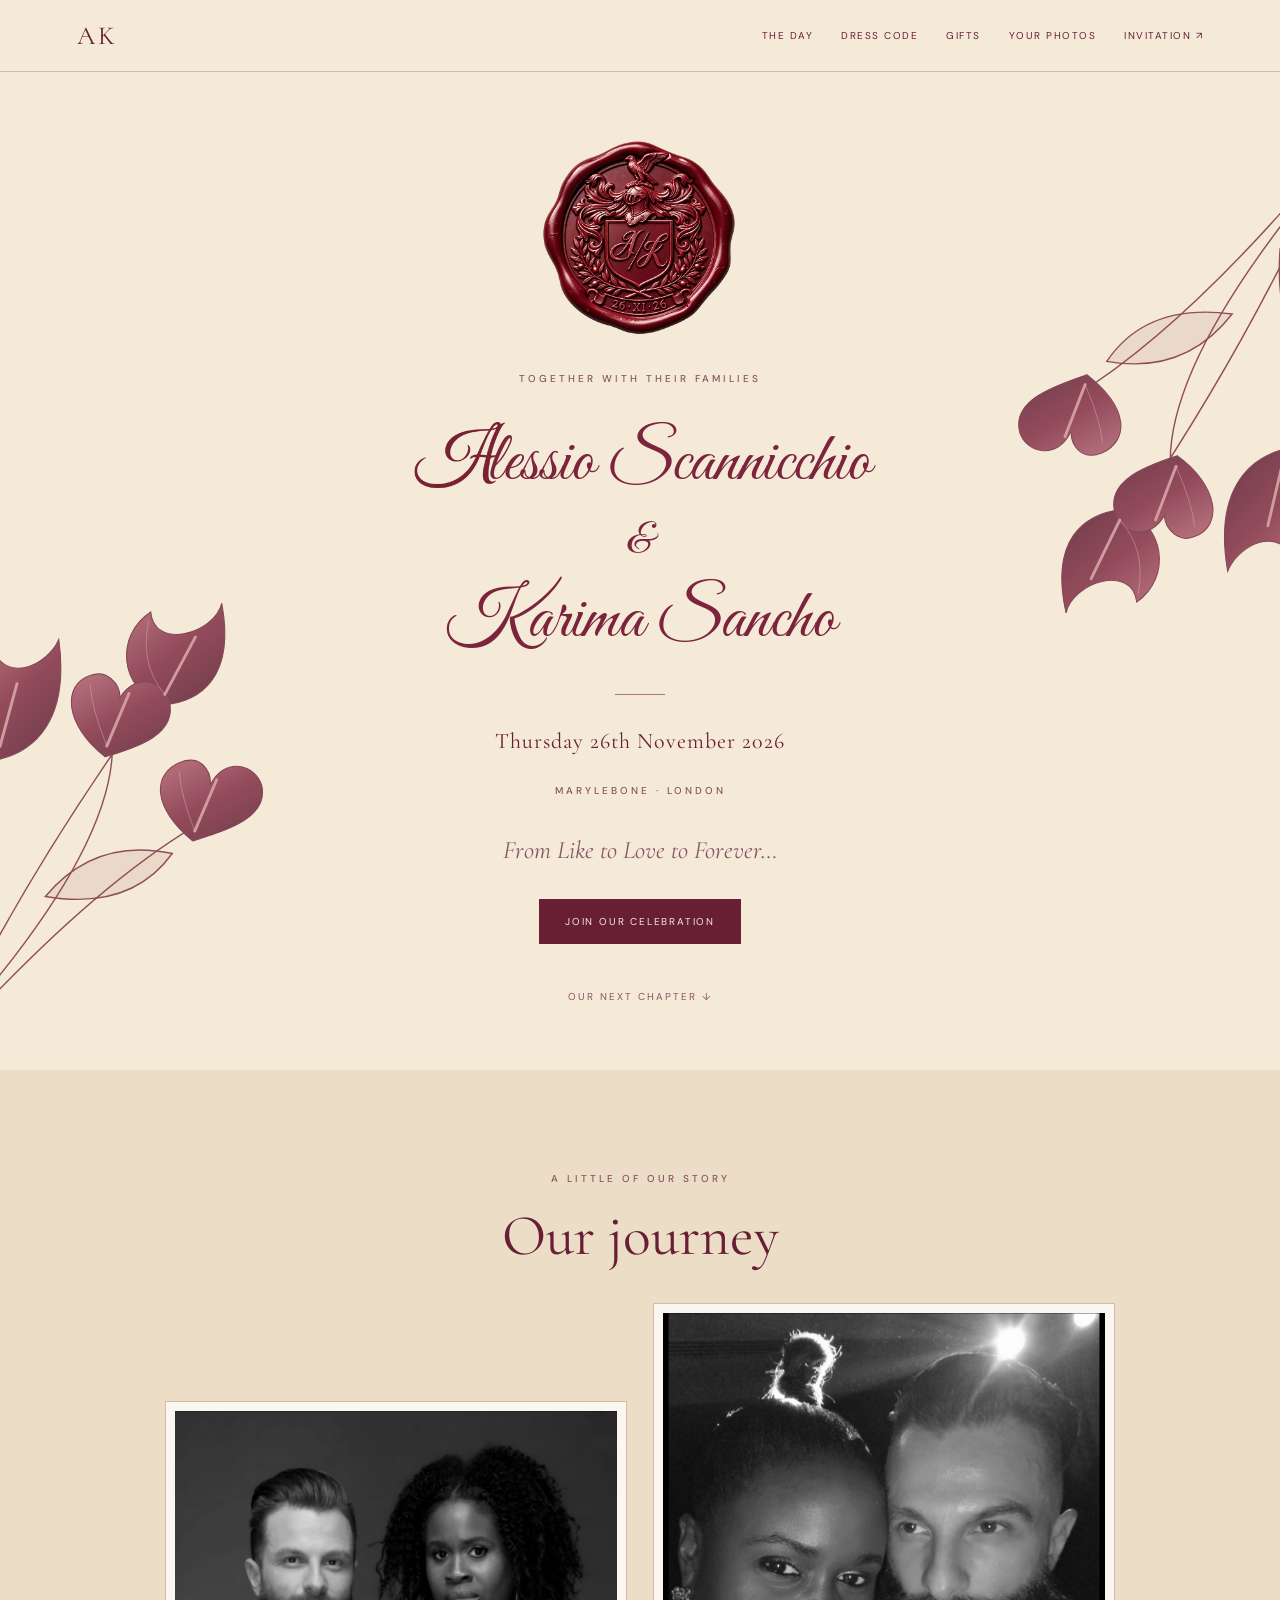
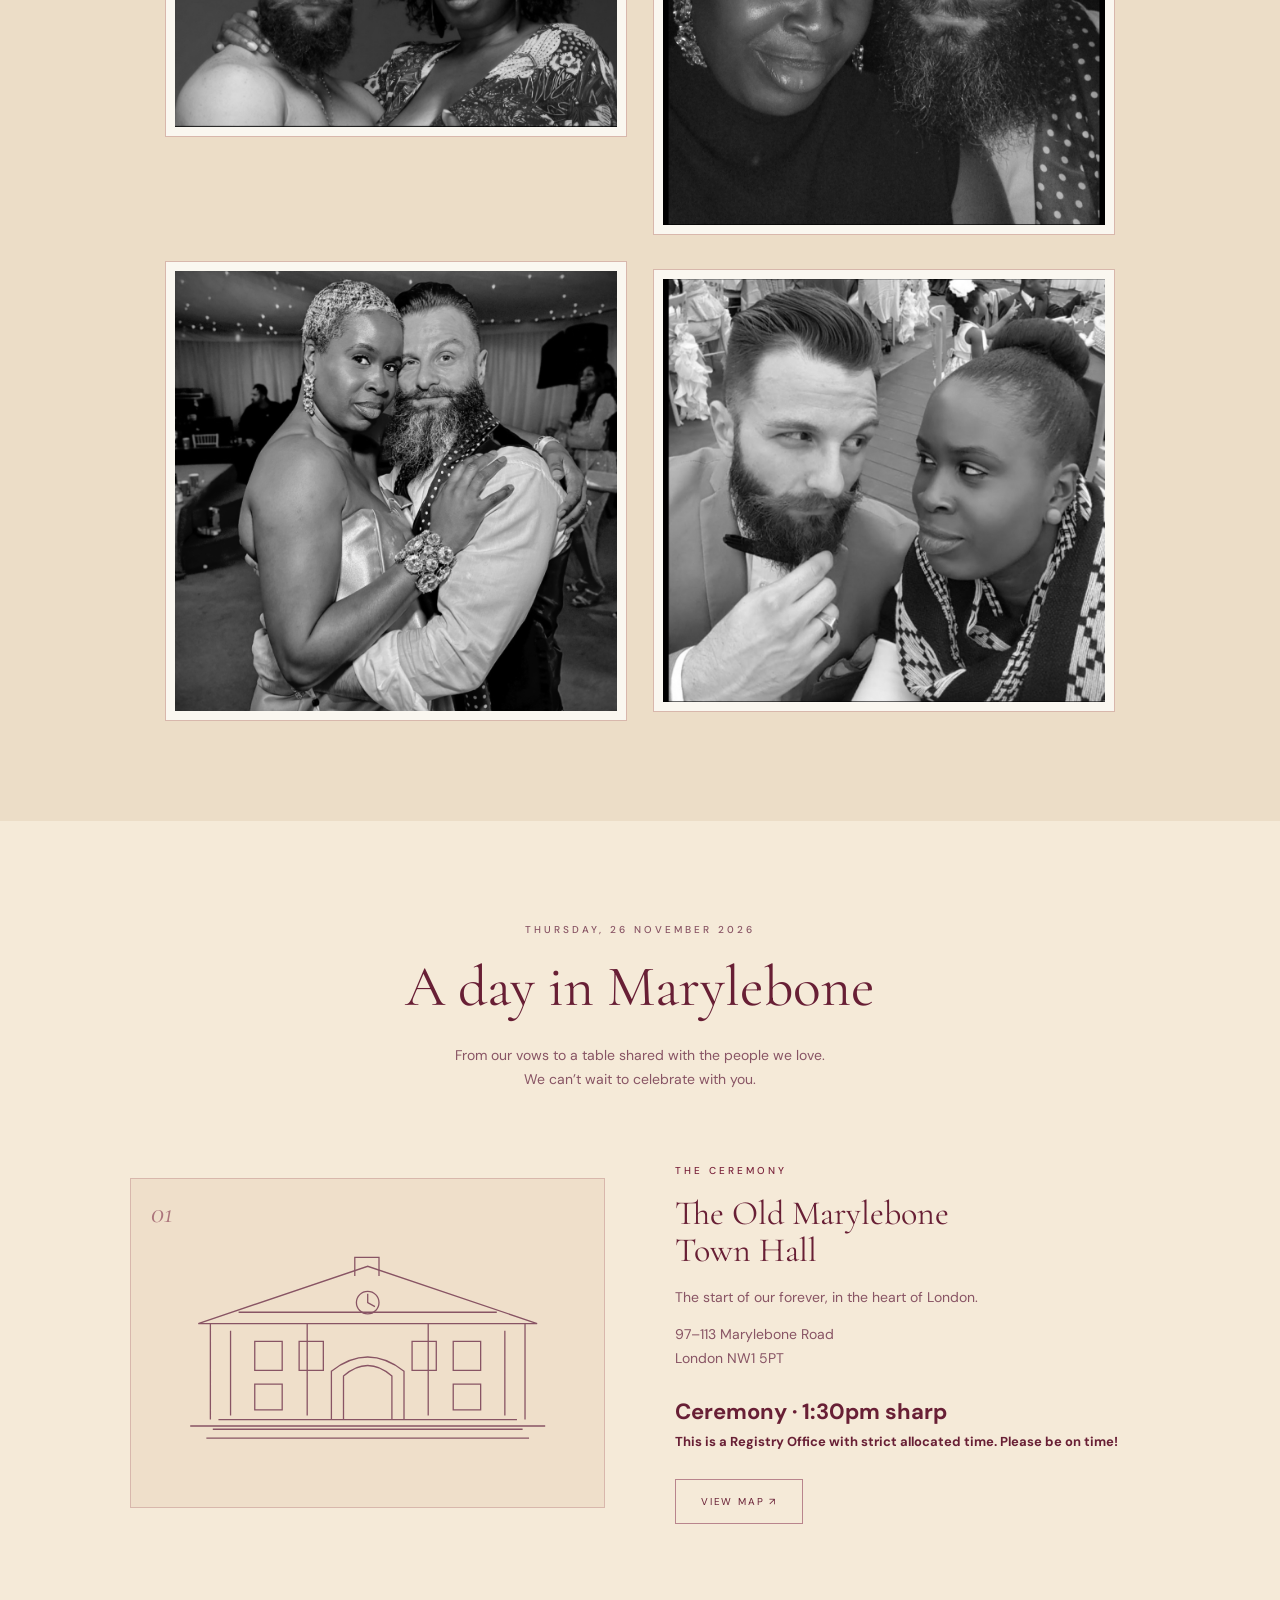
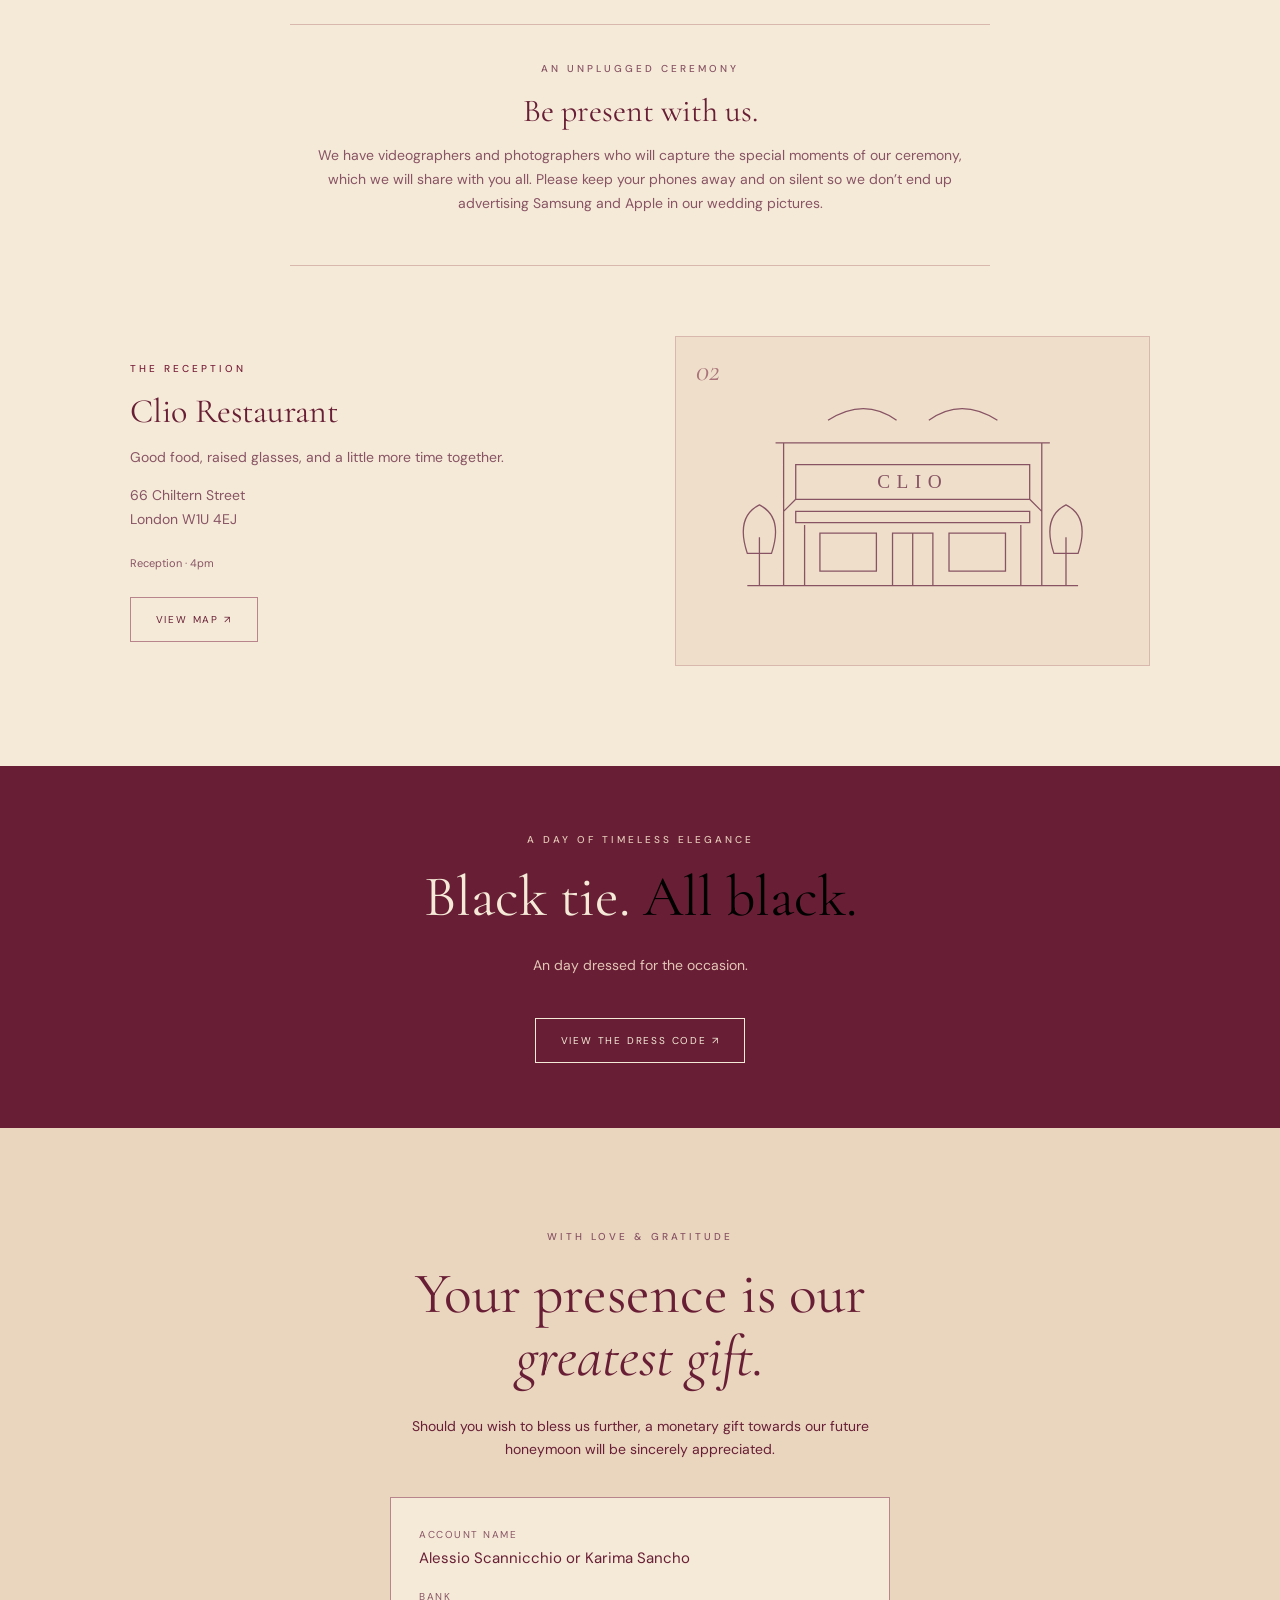
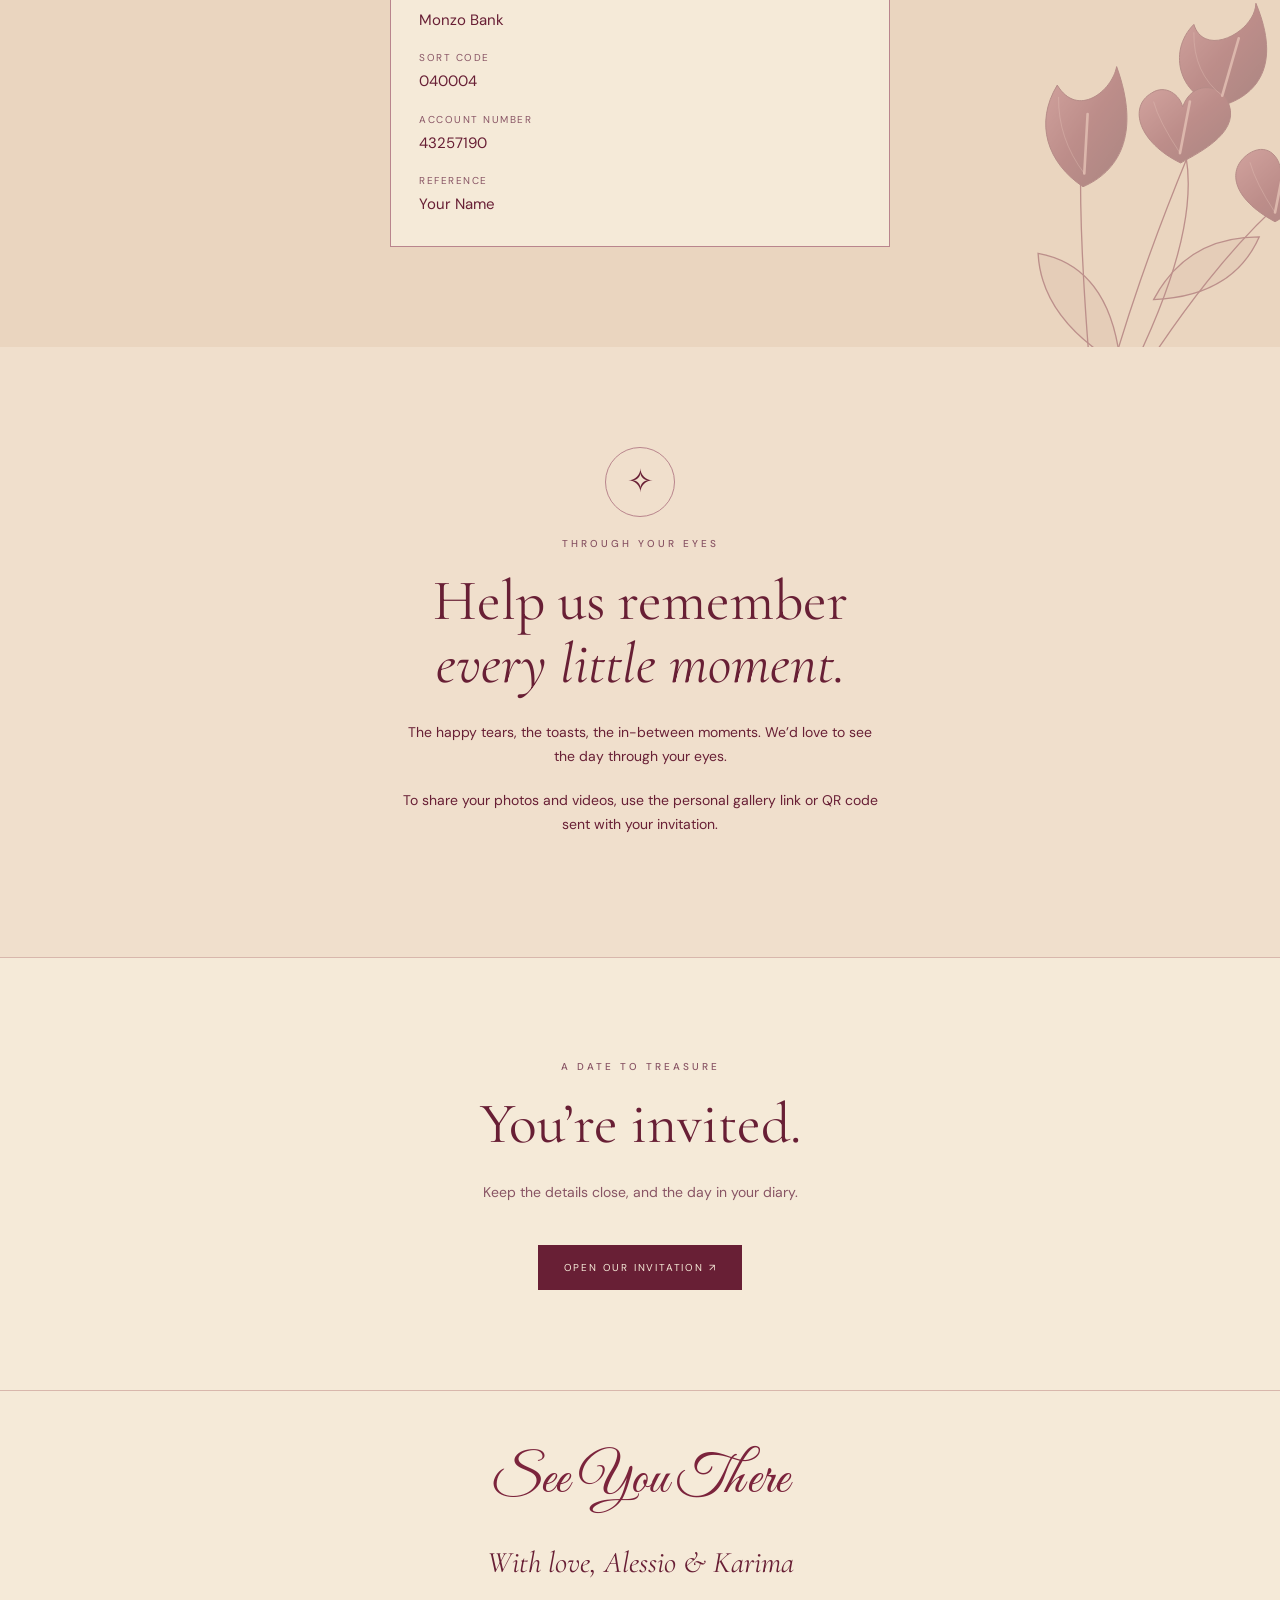
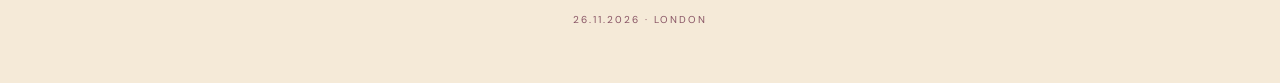
==== index.html @ 4ccb59dd "Add four black-and-white photos to Our journey" ====
<!doctype html><html lang="en"><head><meta charset="utf-8"><meta name="viewport" content="width=device-width,initial-scale=1"><meta name="theme-color" content="#faf7f0"><meta name="description" content="Celebrate the wedding of Alessio &amp; Karima on 26 November 2026 in Marylebone, London."><title>Alessio &amp; Karima | 26 November 2026</title><link rel="stylesheet" href="style.css"></head><body>
<nav aria-label="Main navigation"><a class="monogram" href="#home" aria-label="Alessio &amp; Karima home">AK</a><div class="links"><a href="#celebration">The day</a><a href="dress-code.html">Dress code</a><a href="#gifts">Gifts</a><a href="#photos">Your photos</a><a href="invitation.html">Invitation ↗</a></div></nav>
<main><header class="hero" id="home"><div class="hero-content"><div class="family-crest"><img src="wax-seal-calligraphy.png" alt="Burgundy wax seal with A/K initials and a heraldic shield"></div><div class="eyebrow">Together with their families</div><h1><span class="name"><img class="reference-capital" src="capital-a-reference.png" alt="A">lessio <span class="surname">Scannicchio</span></span><span class="ampersand">&amp;</span><span class="name">Karima <span class="surname">Sancho</span></span></h1><div class="rule"></div><p class="date">Thursday 26th November 2026</p><p class="eyebrow">Marylebone · London</p><p class="intro journey-line">From Like to Love to Forever…</p><a class="button" href="#celebration">Join our celebration</a><a class="scroll" href="#moments">OUR NEXT CHAPTER ↓</a></div></header>
<section class="moments center" id="moments"><div class="eyebrow">A little of our story</div><h2>Our journey</h2><div class="journey-photos"><figure class="journey-photo"><svg viewBox="0 785 1080 770" role="img" aria-label="Alessio and Karima together, memory 1"><image href="journey-1.jpg" width="1080" height="2340"/></svg></figure><figure class="journey-photo"><svg viewBox="0 545 1080 1249" role="img" aria-label="Alessio and Karima together, memory 2"><image href="journey-2.jpg" width="1080" height="2340"/></svg></figure><figure class="journey-photo"><svg viewBox="0 632 1080 1076" role="img" aria-label="Alessio and Karima together, memory 3"><image href="journey-3.jpg" width="1080" height="2340"/></svg></figure><figure class="journey-photo"><svg viewBox="0 653 1080 1033" role="img" aria-label="Alessio and Karima together, memory 4"><image href="journey-4.jpg" width="1080" height="2340"/></svg></figure></div></section>
<section class="venues" id="celebration"><div class="center"><div class="eyebrow">Thursday, 26 November 2026</div><h2>A day in Marylebone</h2><p class="section-intro">From our vows to a table shared with the people we love.<br>We can’t wait to celebrate with you.</p></div><article class="venue"><div class="venue-illustration"><span class="venue-number">01</span><svg viewBox="0 0 500 270" fill="none" stroke="#885464" stroke-width="1.6" aria-hidden="true"><path d="M30 238H470M55 230V111H445V230M40 111L250 40L460 111ZM80 225V120M420 225V120M90 97H410M205 230V170Q250 135 295 170V230M220 230V176Q250 150 280 176V230M110 133H144V169H110ZM165 133H195V169H165ZM305 133H335V169H305ZM356 133H390V169H356ZM110 186H144V218H110ZM356 186H390V218H356ZM175 112V225M325 112V225M65 230H435M58 242H442M50 253H450"/><circle cx="250" cy="85" r="14"/><path d="M250 74V85L259 90M234 52V29H264V52"/></svg></div><div class="venue-copy"><div class="eyebrow">The ceremony</div><h3>The Old Marylebone<br>Town Hall</h3><p>The start of our forever, in the heart of London.</p><address>97–113 Marylebone Road<br>London NW1 5PT</address><div class="ceremony-notice-bold"><strong>Ceremony · 1:30pm sharp</strong><br><strong>This is a Registry Office with strict allocated time. Please be on time!</strong></div><a class="button light" href="https://www.google.com/maps/search/?api=1&amp;query=Old+Marylebone+Town+Hall+97-113+Marylebone+Rd+London+NW1+5PT" target="_blank" rel="noopener">View map ↗</a></div></article><aside class="ceremony-notice"><div class="eyebrow">An unplugged ceremony</div><h3>Be present with us.</h3><p>We have videographers and photographers who will capture the special moments of our ceremony, which we will share with you all. Please keep your phones away and on silent so we don’t end up advertising Samsung and Apple in our wedding pictures.</p></aside><article class="venue reverse"><div class="venue-copy"><div class="eyebrow">The reception</div><h3>Clio Restaurant</h3><p>Good food, raised glasses, and a little more time together.</p><address>66 Chiltern Street<br>London W1U 4EJ</address><span class="venue-note">Reception · 4pm</span><a class="button light" href="https://www.google.com/maps/search/?api=1&amp;query=Clio+Restaurant+66+Chiltern+St+London+W1U+4EJ" target="_blank" rel="noopener">View map ↗</a></div><div class="venue-illustration"><span class="venue-number">02</span><svg viewBox="0 0 500 270" fill="none" stroke="#885464" stroke-width="1.6" aria-hidden="true"><path d="M45 240H455M90 240V63H410V240M80 63H420M105 90H395V133H105ZM105 148H395V162H105ZM116 165V240M384 165V240M225 240V175H275V240M135 175H205V222H135ZM295 175H365V222H295ZM105 133L90 148M395 133L410 148M250 175V240"/><text x="250" y="119" text-anchor="middle" font-family="Georgia,serif" font-size="24" letter-spacing="8" fill="#885464" stroke="none">CLIO</text><path d="M60 240V180M440 240V180M45 200Q30 155 60 140Q90 155 75 200ZM425 200Q410 155 440 140Q470 155 455 200ZM145 35Q190 6 230 35M270 35Q310 6 355 35"/></svg></div></article></section><section class="dress-teaser center"><div class="eyebrow">A day of timeless elegance</div><h2>Black tie. <span class="all-black">All black.</span></h2><p class="section-intro">An day dressed for the occasion.</p><a class="button" href="dress-code.html">View the dress code ↗</a></section>
<section class="gifts center" id="gifts"><div class="eyebrow">With love &amp; gratitude</div><h2>Your presence is our<br><i>greatest gift.</i></h2><p>Should you wish to bless us further, a monetary gift towards our future honeymoon will be sincerely appreciated.</p><dl class="bank-details"><div><dt>Account name</dt><dd>Alessio Scannicchio or Karima Sancho</dd></div><div><dt>Bank</dt><dd>Monzo Bank</dd></div><div><dt>Sort code</dt><dd>040004</dd></div><div><dt>Account number</dt><dd>43257190</dd></div><div><dt>Reference</dt><dd>Your Name</dd></div></dl></section>
<section class="photos center" id="photos"><div class="photo-frame" aria-hidden="true">✧</div><div class="eyebrow">Through your eyes</div><h2>Help us remember<br><i>every little moment.</i></h2><p>The happy tears, the toasts, the in-between moments. We’d love to see the day through your eyes.</p><p class="gallery-access">To share your photos and videos, use the personal gallery link or QR code sent with your invitation.</p></section>
<section class="center invitation-section"><div class="eyebrow">A date to treasure</div><h2>You’re invited.</h2><p class="section-intro">Keep the details close, and the day in your diary.</p><a class="button" href="invitation.html">Open our invitation ↗</a></section></main><footer><p class="farewell">See You There</p><p class="signature">With love, Alessio &amp; Karima</p><p class="footer-date">26.11.2026 · LONDON</p></footer></body></html>
---- style.css ----
@import url('https://fonts.googleapis.com/css2?family=Great+Vibes&family=Cormorant+Garamond:ital,wght@0,400;0,500;0,600;1,400;1,500&family=DM+Sans:wght@400;500;600&display=swap');
:root{--paper:#f5ead8;--ink:#681f35;--muted:#885464;--rose:#7b243c;--line:#d8b7ac;--serif:'Cormorant Garamond',Georgia,serif}*{box-sizing:border-box}html{scroll-behavior:smooth;scroll-padding-top:86px}body{margin:0;background:var(--paper);color:var(--ink);font:14px/1.7 'DM Sans',sans-serif}a{color:inherit}button,a{touch-action:manipulation}button{font:inherit}nav{display:flex;align-items:center;justify-content:space-between;padding:20px 6%;border-bottom:1px solid var(--line);background:#f5ead8ed;position:sticky;top:0;z-index:5;backdrop-filter:blur(12px)}.monogram{font:26px var(--serif);text-decoration:none;letter-spacing:3px}.links{display:flex;gap:28px}.links a{text-decoration:none;font-size:10px;letter-spacing:1.5px;text-transform:uppercase}.links a:hover{color:var(--rose)}.hero{min-height:760px;min-height:calc(100svh - 82px);display:grid;place-items:center;position:relative;overflow:hidden;padding:80px 20px;text-align:center}.hero:before,.hero:after{content:'';position:absolute;background:url(botanical.svg) center/contain no-repeat;width:360px;height:650px;pointer-events:none;opacity:.65}.hero:before{left:-90px;bottom:-80px;transform:rotate(12deg)}.hero:after{right:-90px;top:-10px;transform:rotate(190deg)}.hero-content{position:relative;z-index:1}.eyebrow{text-transform:uppercase;letter-spacing:3px;font-size:10px;font-weight:500;color:var(--muted)}.crest{border:1px solid #ab747b;border-radius:50% 50% 45% 45%;width:82px;height:100px;display:grid;place-items:center;margin:0 auto 30px;font:28px var(--serif)}h1{font:clamp(46px,7vw,100px)/1.04 var(--serif);font-weight:400;margin:28px 0;letter-spacing:-2px}h1 span{display:block;font:italic 30px var(--serif);color:var(--rose);margin:10px}h2{font:clamp(36px,4.5vw,60px)/1.1 var(--serif);font-weight:400;margin:18px 0 25px}h3{font:34px/1.1 var(--serif);font-weight:400;margin:16px 0}.date{font:22px var(--serif);letter-spacing:3px}.small{font-size:12px;color:var(--muted)}.intro{font:italic 23px/1.5 var(--serif);max-width:410px;margin:30px auto;color:var(--muted)}.button{display:inline-block;padding:13px 25px;text-decoration:none;border:1px solid var(--ink);background:var(--ink);color:var(--paper);font-size:10px;letter-spacing:1.8px;text-transform:uppercase;cursor:pointer}.button:hover{background:#8c3b50}.button.light{background:transparent;color:var(--ink);border-color:#b9858d}.rule{width:50px;height:1px;background:#ab747b;margin:30px auto}.scroll{display:block;margin-top:44px;font-size:10px;letter-spacing:2px;text-decoration:none;color:var(--muted)}section{padding:100px 7%}.center{text-align:center}.section-intro{max-width:500px;margin:0 auto 40px;color:var(--muted)}.moments{background:#ecddc7}.film{max-width:950px;aspect-ratio:2.3;margin:auto;position:relative;overflow:hidden;background:radial-gradient(ellipse at 60% 35%,#f5ead8,#d5b4a9);display:grid;place-items:center;text-align:center;border-radius:180px 180px 0 0}.film:before{content:'';position:absolute;inset:0;background:url(botanical.svg) left center/auto 130% no-repeat;opacity:.7}.film-inner{z-index:1;padding:25px}.film em{font:italic clamp(30px,5vw,55px) var(--serif)}.film p{font-size:11px;max-width:280px;color:#885464}.dots{display:flex;justify-content:center;gap:10px;margin-top:20px}.dot{border:0;width:7px;height:7px;border-radius:50%;background:#bd9294;padding:0}.dot.active{background:var(--rose)}.venues{max-width:1200px;margin:auto}.venue{display:grid;grid-template-columns:1fr 1fr;gap:70px;align-items:center;margin:70px 0 100px}.venue:last-child{margin-bottom:0}.venue-illustration{min-height:330px;border:1px solid var(--line);display:grid;place-items:center;background:#efdfca;position:relative;padding:35px}.venue-illustration svg{width:100%;max-height:240px}.venue-number{position:absolute;top:15px;left:20px;font:italic 30px var(--serif);color:#ab747b}.venue p{color:var(--muted)}.venue address{font-style:normal;color:var(--muted);margin-bottom:22px}.venue .eyebrow{color:var(--rose)}.venue-note{display:block;margin:15px 0 24px;font-size:11px;color:var(--muted)}.gifts{background:#ead5bf;position:relative;overflow:hidden}.gifts:after{content:'';position:absolute;right:-65px;bottom:-180px;width:330px;height:600px;background:url(botanical.svg) center/contain no-repeat;opacity:.4;pointer-events:none}.gifts p{max-width:500px;margin:20px auto}.pending{display:inline-block;border-bottom:1px solid #b9858d;color:var(--muted);font-size:11px;letter-spacing:1px;padding:10px 0}.photos{background:#f0dfcc}.photo-frame{display:inline-grid;place-items:center;width:70px;height:70px;border:1px solid #b9858d;border-radius:50%;margin-bottom:18px;font:32px var(--serif)}.photos p{max-width:480px;margin:20px auto}.invitation-section{border-top:1px solid var(--line)}footer{text-align:center;padding:45px 20px;border-top:1px solid var(--line)}footer .signature{font:italic 30px var(--serif)}.footer-date{letter-spacing:2px;font-size:10px;color:var(--muted)}:focus-visible{outline:3px solid var(--rose);outline-offset:5px}@media(max-width:700px){nav{padding:15px 5%}.links{gap:13px}.links a{font-size:8px;letter-spacing:.5px}.monogram{font-size:21px}.hero{min-height:740px}.hero:before{left:-200px}.hero:after{right:-200px}h1{letter-spacing:-1px}.hero .eyebrow{font-size:9px}.venue{grid-template-columns:1fr;gap:25px;margin:45px 0 75px}.venue.reverse .venue-illustration{order:0}.venue.reverse .venue-copy{order:1}section{padding:65px 7%}.film{aspect-ratio:1.1;border-radius:130px 130px 0 0}.venue-illustration{min-height:260px}.gifts:after{opacity:.16}.intro{max-width:300px}.date{font-size:19px}}@media(prefers-reduced-motion:reduce){html{scroll-behavior:auto}}

/* Burgundy calligraphy and cream stationery */
:root{--script:'Great Vibes','Snell Roundhand','Brush Script MT',cursive}
h1{font-family:var(--script);font-weight:400;color:var(--rose);line-height:1.25;letter-spacing:0;font-size:clamp(64px,8vw,110px)}h1 .surname{display:block;font-family:var(--serif);font-size:clamp(15px,1.8vw,21px);font-style:normal;text-transform:uppercase;letter-spacing:4px;line-height:1.5;margin:0}h1 .name{display:block;animation:reveal-name 1.6s ease both}h1 .name:last-child{animation-delay:.4s}h1 span.ampersand{font:42px var(--script);margin:8px 0;color:var(--rose);animation:reveal-name 1.6s .2s ease both}.hero{padding:65px 20px}.hero:before,.hero:after{opacity:.8}.wax-seal{width:105px;height:110px;margin:0 auto 30px;background:radial-gradient(circle at 35% 25%,#a24861,#6b1c35 65%,#4e1228);color:#efd9c4;border-radius:46% 52% 45% 51% / 48% 44% 55% 49%;box-shadow:inset 0 0 0 5px #8a374e,inset 0 0 0 7px #b16b77,0 5px 10px #681f3530;display:flex;flex-direction:column;align-items:center;justify-content:center;font:34px var(--script);text-shadow:0 1px #4e1228;transform:rotate(-8deg)}.wax-seal .seal-crown{font:22px Georgia;line-height:1}.wax-seal small{font:7px Georgia;letter-spacing:1px}.date{letter-spacing:1px;text-transform:none}.ceremony-notice{max-width:700px;margin:60px auto 0;border-top:1px solid var(--line);border-bottom:1px solid var(--line);padding:35px 20px;text-align:center}.ceremony-notice h3{font-size:32px}.ceremony-notice p{color:var(--muted)}.dress-teaser{padding:65px 7%;background:#681f35;color:#f5ead8}.dress-teaser .eyebrow,.dress-teaser .section-intro{color:#e3c6b6}.dress-teaser .button{border-color:#f5ead8;background:transparent}.qr-pending{max-width:300px;margin:25px auto 0;border:1px dashed #b9858d;padding:20px;color:var(--muted);font-size:11px}.farewell{font:54px var(--script);color:var(--rose);margin:10px}.dress-page{max-width:800px;margin:auto;min-height:80vh}.dress-copy{font:22px/1.7 var(--serif);max-width:580px;margin:auto}.dress-copy p{margin:25px 0}.dress-label{letter-spacing:2px;font-size:12px;margin:30px 0}.shirt-note{font:14px/1.7 'DM Sans',sans-serif;color:var(--muted)}@keyframes reveal-name{from{opacity:0;transform:translateY(20px)}to{opacity:1;transform:translateY(0)}}@media(prefers-reduced-motion:reduce){h1 .name,h1 span.ampersand{animation:none}}@media(max-width:700px){.links{gap:9px}.links a{font-size:7px}.hero:before{left:-230px}.hero:after{right:-230px}.hero{min-height:880px}h1 .surname{letter-spacing:3px}.date{font-size:19px}}
h1 span.name{font:inherit;color:inherit;margin:0;letter-spacing:0}h1 .name .surname{font:400 clamp(15px,1.8vw,21px)/1.5 var(--serif);letter-spacing:4px;margin:0;color:var(--ink)}

.family-crest{width:160px;margin:0 auto 30px;position:relative}.family-crest img{display:block;width:100%;height:auto;mix-blend-mode:multiply}h1 .name .capital-a{display:inline;font-family:var(--serif);font-size:1em;font-weight:500;font-style:normal;color:inherit;margin:0;line-height:inherit}.ceremony-time{font:22px/1.5 var(--serif);color:var(--ink);margin:12px auto 28px}.ceremony-time span{font:12px/1.7 'DM Sans',sans-serif;color:var(--muted)}

.family-crest{width:200px}

.family-crest img{mix-blend-mode:normal}

h1 .reference-capital{display:inline-block;width:1.55em;height:1.04em;object-fit:contain;vertical-align:-.18em;margin-right:-.17em}

h1 .reference-capital{margin-right:-.42em}

/* Full names on single lines and clear ceremony information. */
h1{font-size:clamp(24px,5.5vw,76px)}h1 .name{white-space:nowrap}h1 .name .surname{display:inline;font:inherit;letter-spacing:0;text-transform:none;color:inherit}h1 .name{line-height:1.6}.card h1{font-size:clamp(22px,4.8vw,52px)}.journey-line{white-space:nowrap;max-width:none;font-size:clamp(17px,3.5vw,25px)}.ceremony-notice-bold{color:var(--ink);margin:18px 0 25px;line-height:1.7}.ceremony-notice-bold strong{font-weight:700}.ceremony-notice-bold strong:first-child{font-size:22px}.ceremony-notice-bold strong:last-child{font-family:'DM Sans',sans-serif;font-size:13px}.ceremony-time .timing-note{display:inline;font-weight:700;color:var(--ink)}@media(max-width:420px){.card{padding-left:22px;padding-right:22px}.card h1{font-size:22px}h1 .name .surname{letter-spacing:0}.journey-line{font-size:17px}}

/* Published layout refinements. */
.all-black{color:#000}.hero-content{width:100%;max-width:100%;min-width:0}.hero h1{font-size:clamp(23px,5.5vw,76px)}.card h1{font-size:clamp(21px,4.8vw,52px)}.card .name{white-space:nowrap}.ceremony-notice{margin:0 auto 70px}.bank-details{position:relative;z-index:1;max-width:500px;margin:35px auto 0;padding:28px;border:1px solid #b9858d;background:var(--paper);text-align:left}.bank-details div+div{margin-top:16px}.bank-details dt{font-size:10px;letter-spacing:1.5px;text-transform:uppercase;color:var(--muted)}.bank-details dd{margin:3px 0 0;font-size:15px;overflow-wrap:anywhere;font-variant-numeric:tabular-nums}.hero .eyebrow,.hero .date{position:relative;z-index:2;background:var(--paper);width:fit-content;max-width:100%;margin-left:auto;margin-right:auto;padding:3px 8px}@media(max-width:700px){.hero:before{width:210px;height:350px;left:-160px;bottom:0;opacity:.45}.hero:after{width:190px;height:330px;right:-140px;top:30px;opacity:.45}.hero .eyebrow{letter-spacing:2px}.hero h1{font-size:clamp(22px,5.5vw,38px)}.card:before{left:-225px;opacity:.35}.card h1{font-size:clamp(20px,4.8vw,32px)}.card .journey-line{font-size:clamp(14px,3.6vw,19px)}.card .date,.card .closing-date{font-size:clamp(17px,4.4vw,22px)}}

.gallery-access{margin:30px auto 0;text-align:center}.gallery-access img{display:block;max-width:100%;height:auto;margin:auto}

/* Our journey: original photos displayed in black and white, with screenshot borders clipped. */
.journey-photos{display:grid;grid-template-columns:repeat(2,minmax(0,1fr));gap:26px;max-width:950px;margin:35px auto 0;align-items:center}.journey-photo{margin:0;padding:9px;border:1px solid #d8b7ac;background:#faf7f0;min-width:0}.journey-photo svg{display:block;width:100%;height:auto;overflow:hidden;filter:grayscale(1)}@media(max-width:600px){.journey-photos{grid-template-columns:1fr;gap:22px;max-width:440px}.journey-photo{padding:7px}}
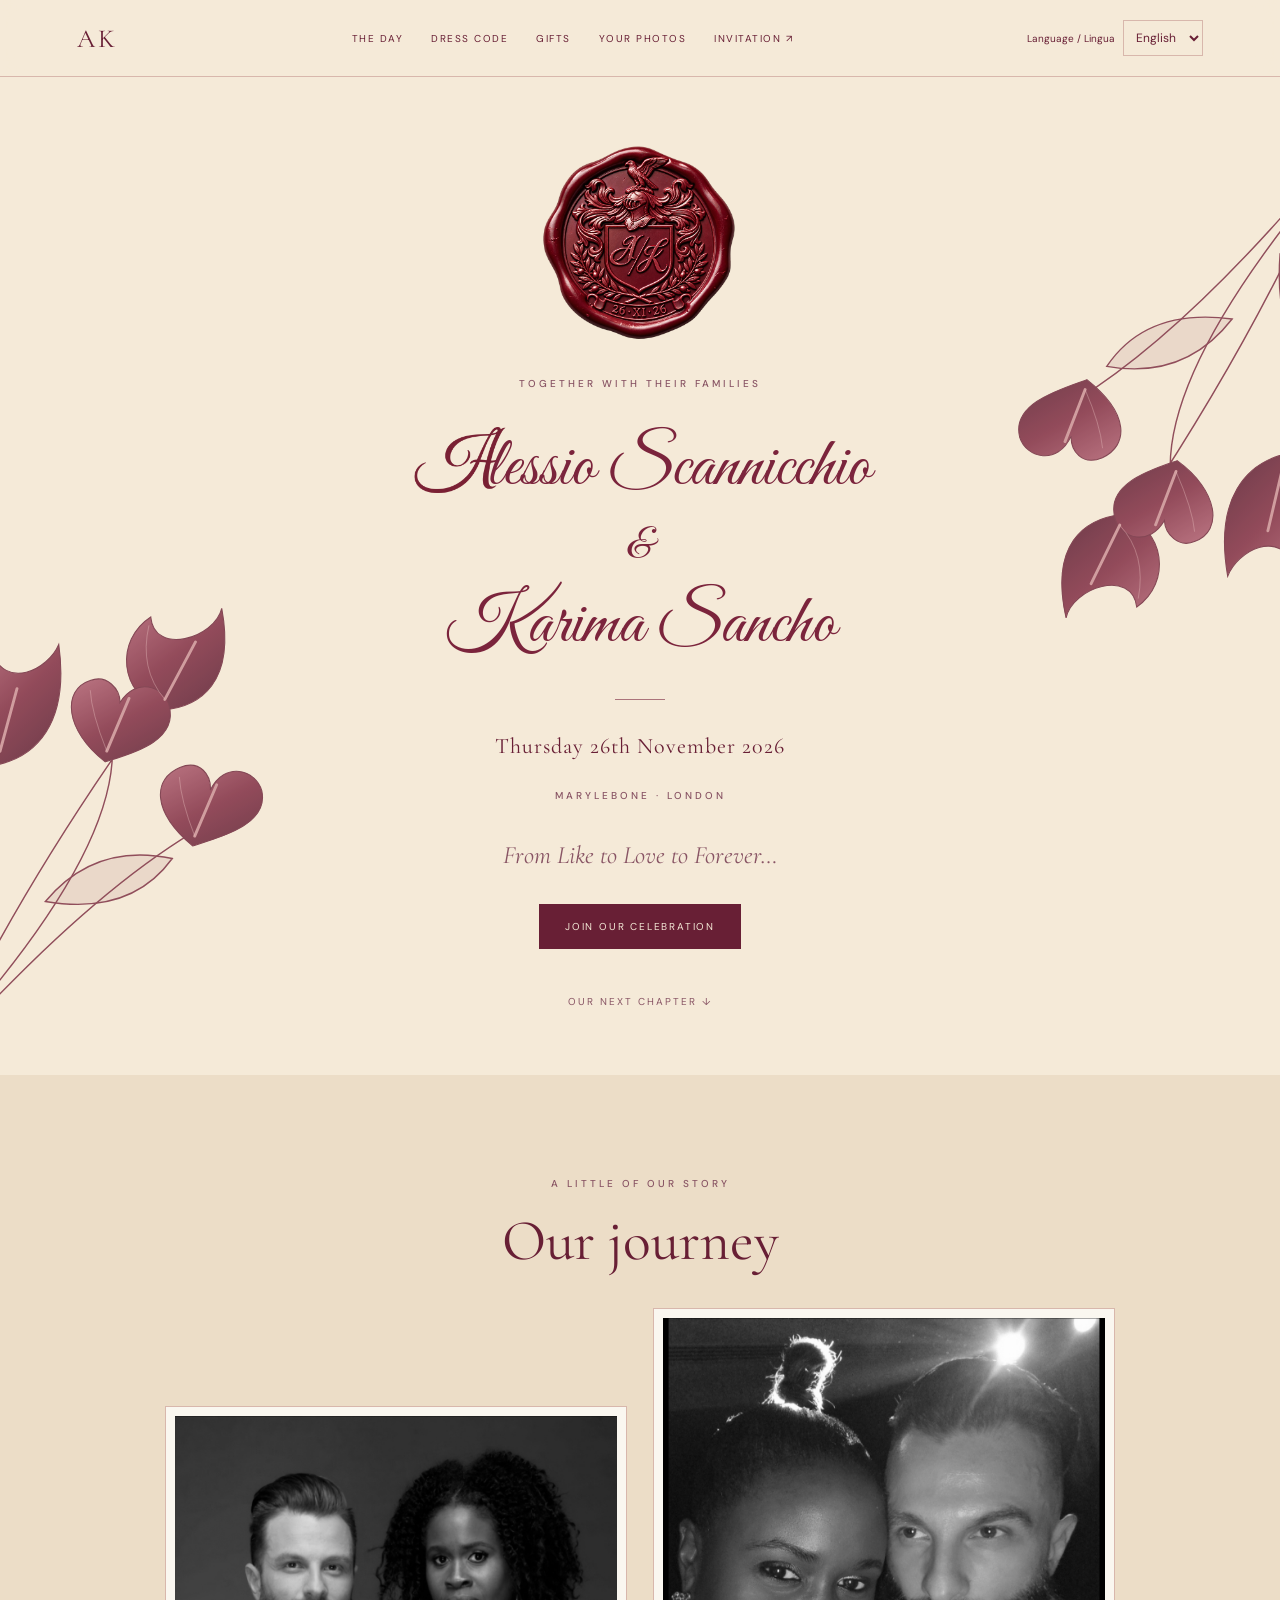
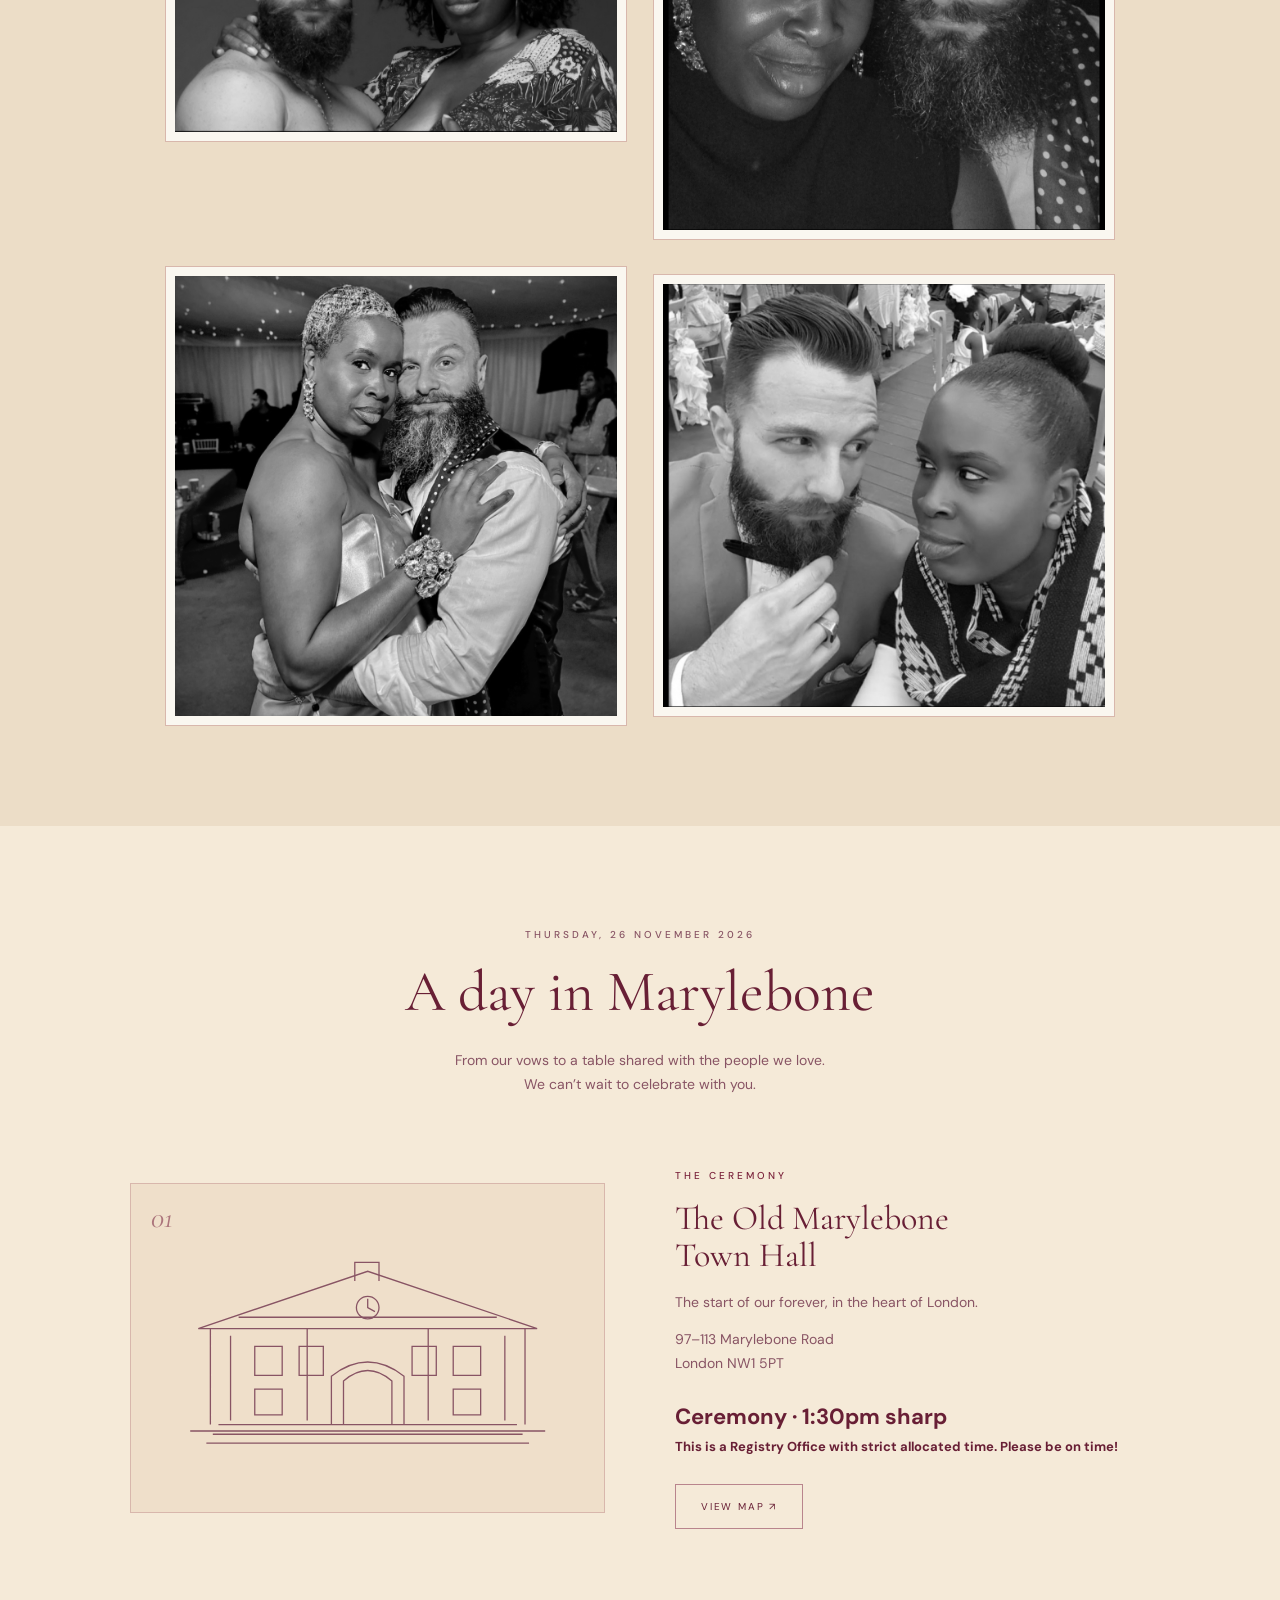
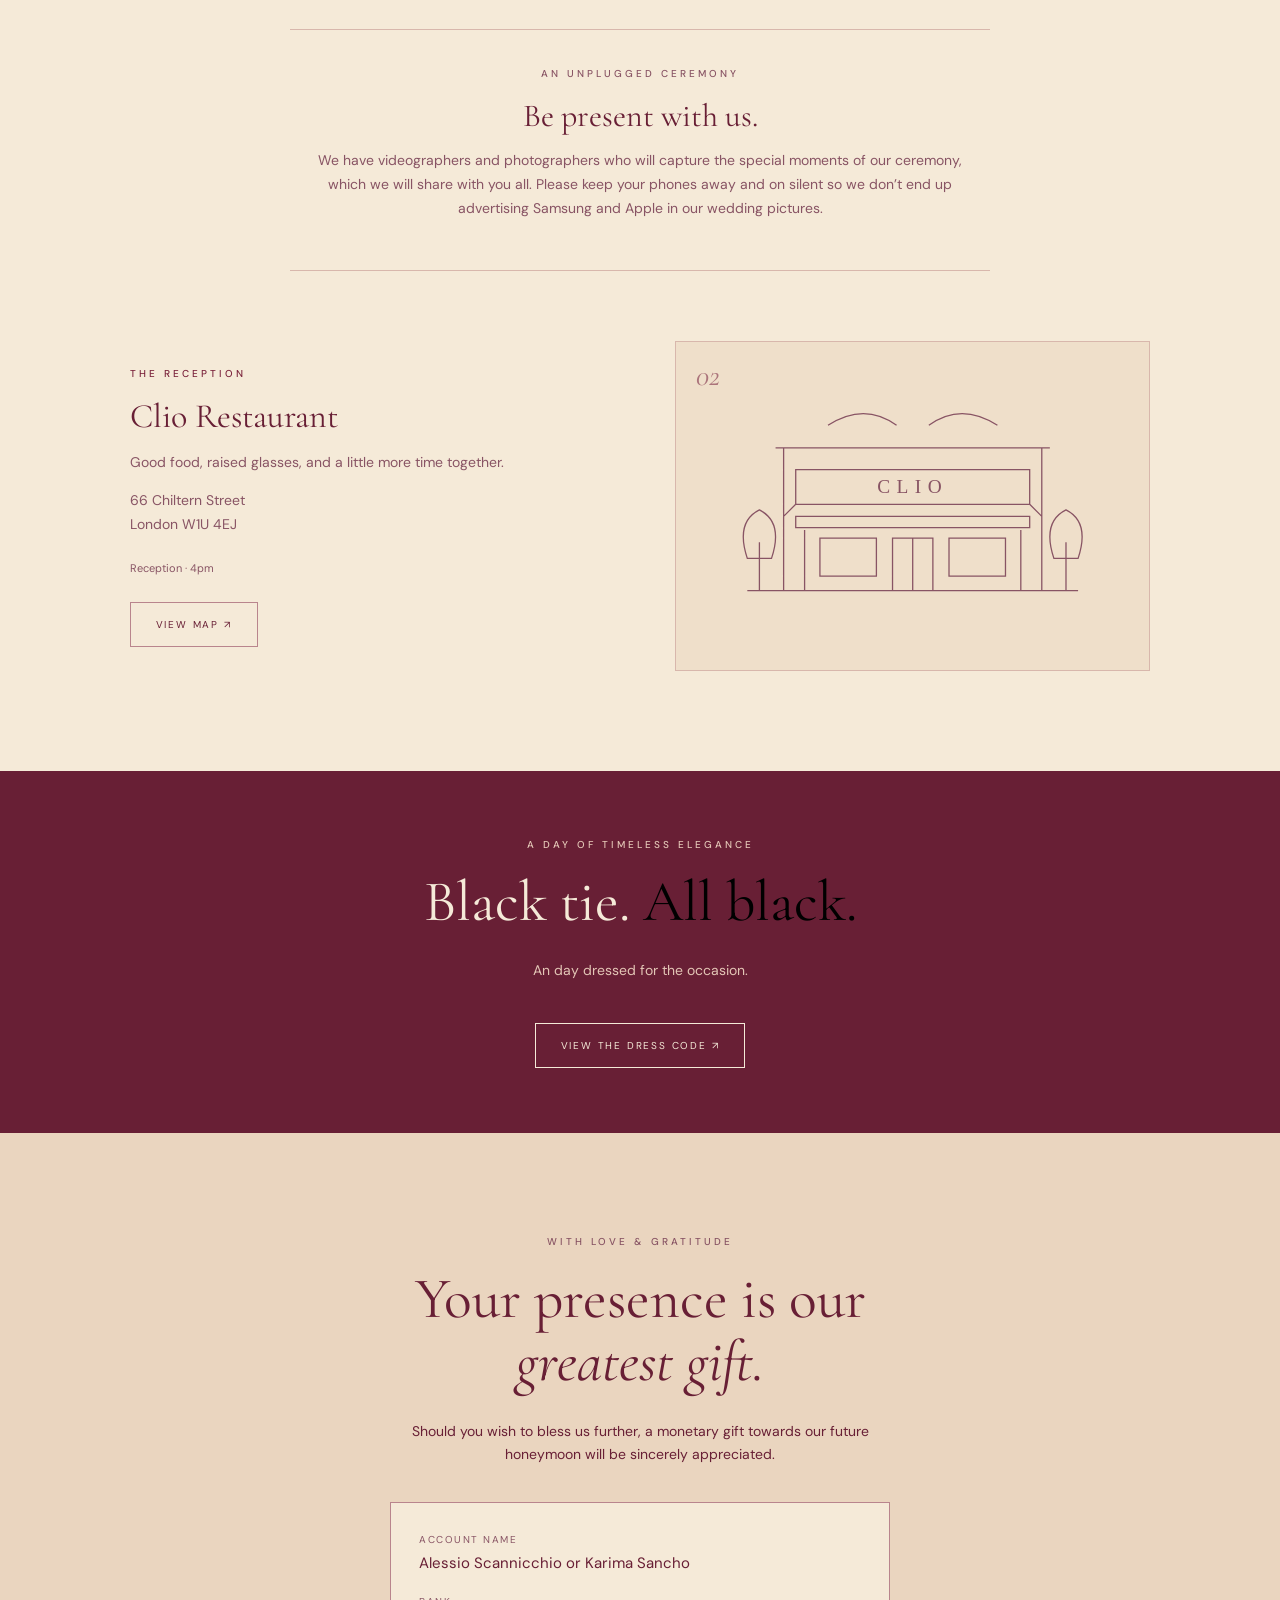
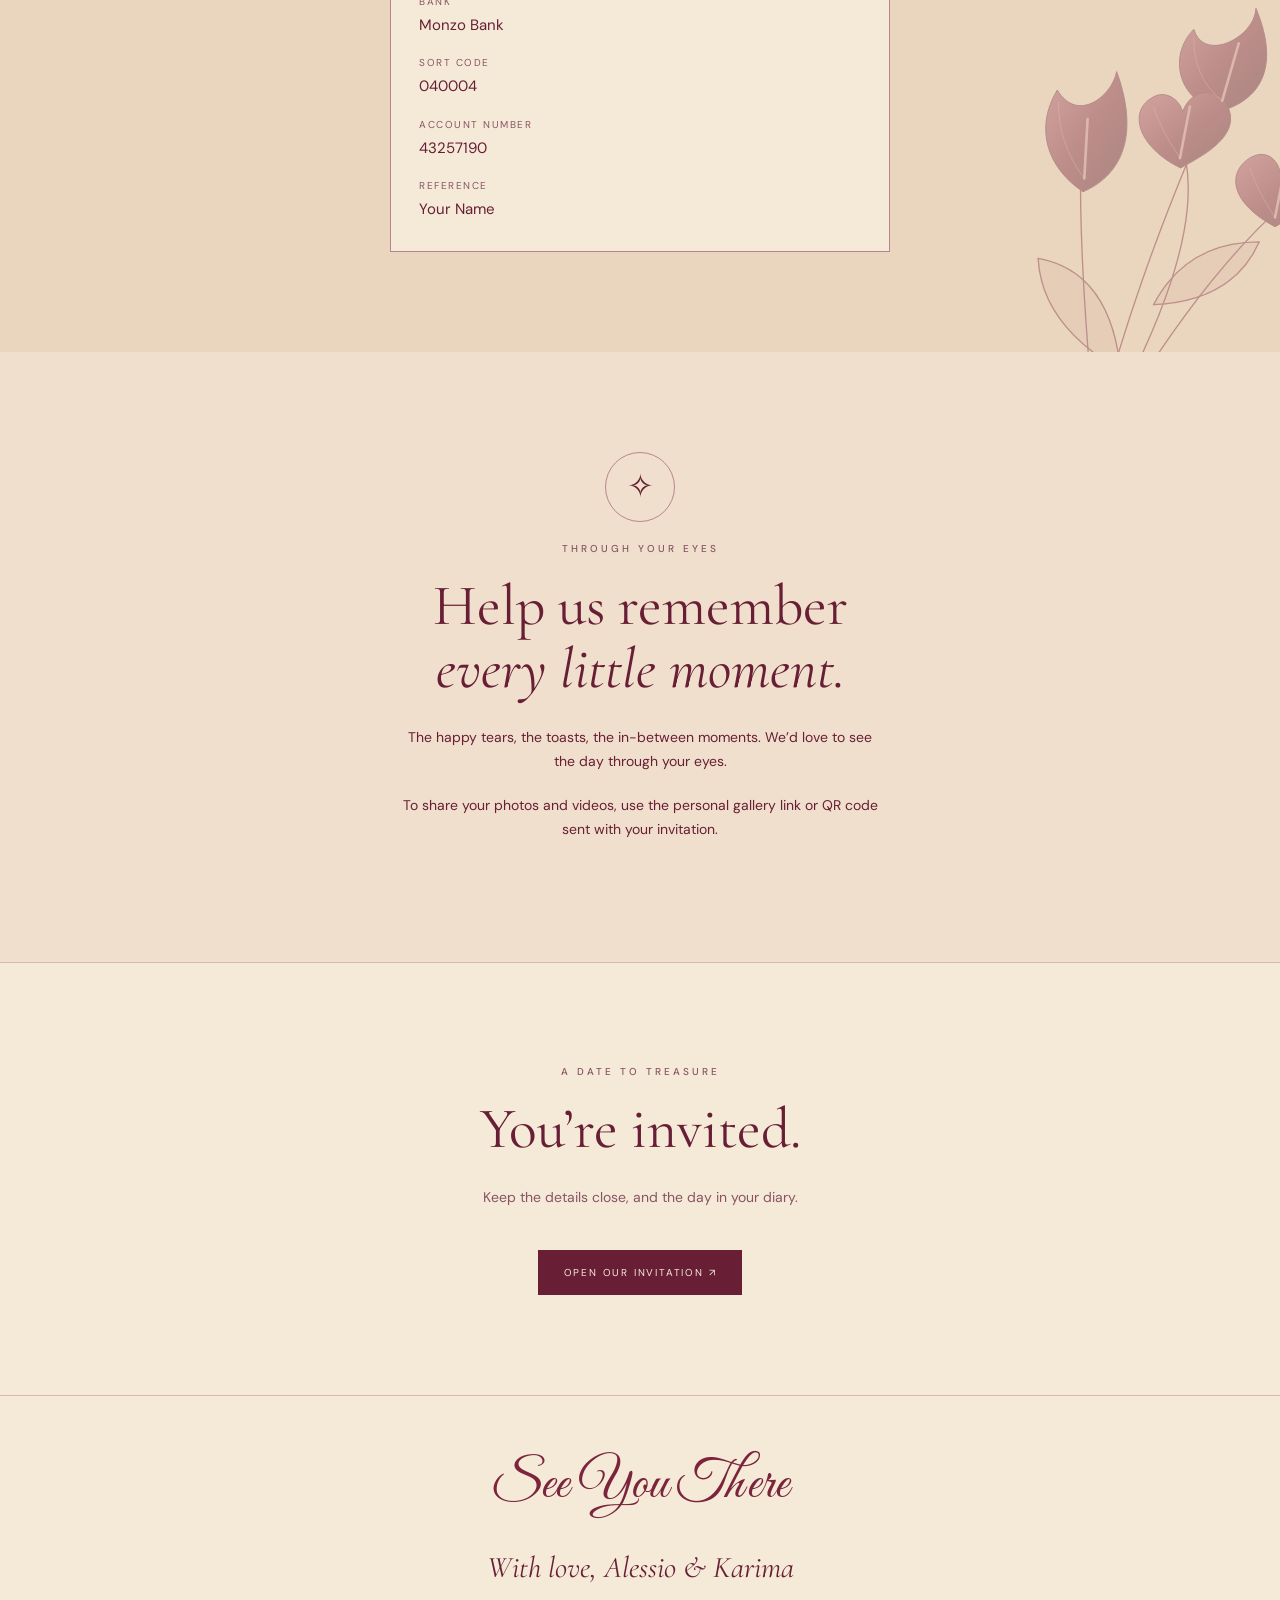
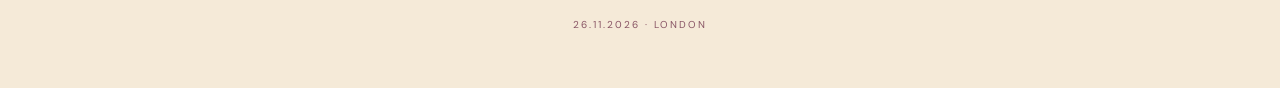
==== commit 935f7991: "Add English and Italian switching across all wedding pages" ====
--- a/index.html
+++ b/index.html
@@ -1,5 +1,5 @@
-<!doctype html><html lang="en"><head><meta charset="utf-8"><meta name="viewport" content="width=device-width,initial-scale=1"><meta name="theme-color" content="#faf7f0"><meta name="description" content="Celebrate the wedding of Alessio &amp; Karima on 26 November 2026 in Marylebone, London."><title>Alessio &amp; Karima | 26 November 2026</title><link rel="stylesheet" href="style.css"></head><body>
-<nav aria-label="Main navigation"><a class="monogram" href="#home" aria-label="Alessio &amp; Karima home">AK</a><div class="links"><a href="#celebration">The day</a><a href="dress-code.html">Dress code</a><a href="#gifts">Gifts</a><a href="#photos">Your photos</a><a href="invitation.html">Invitation ↗</a></div></nav>
+<!doctype html><html lang="en"><head><meta charset="utf-8"><meta name="viewport" content="width=device-width,initial-scale=1"><meta name="theme-color" content="#faf7f0"><meta name="description" content="Celebrate the wedding of Alessio &amp; Karima on 26 November 2026 in Marylebone, London."><title>Alessio &amp; Karima | 26 November 2026</title><link rel="stylesheet" href="style.css"><script src="site-language.js" defer></script></head><body>
+<nav aria-label="Main navigation"><a class="monogram" href="#home" aria-label="Alessio &amp; Karima home">AK</a><div class="links"><a href="#celebration">The day</a><a href="dress-code.html">Dress code</a><a href="#gifts">Gifts</a><a href="#photos">Your photos</a><a href="invitation.html">Invitation ↗</a></div><div class="site-language-controls"><label for="site-language">Language / Lingua</label><select id="site-language" aria-label="Language / Lingua"><option value="en">English</option><option value="it">Italiano</option></select></div></nav>
 <main><header class="hero" id="home"><div class="hero-content"><div class="family-crest"><img src="wax-seal-calligraphy.png" alt="Burgundy wax seal with A/K initials and a heraldic shield"></div><div class="eyebrow">Together with their families</div><h1><span class="name"><img class="reference-capital" src="capital-a-reference.png" alt="A">lessio <span class="surname">Scannicchio</span></span><span class="ampersand">&amp;</span><span class="name">Karima <span class="surname">Sancho</span></span></h1><div class="rule"></div><p class="date">Thursday 26th November 2026</p><p class="eyebrow">Marylebone · London</p><p class="intro journey-line">From Like to Love to Forever…</p><a class="button" href="#celebration">Join our celebration</a><a class="scroll" href="#moments">OUR NEXT CHAPTER ↓</a></div></header>
 <section class="moments center" id="moments"><div class="eyebrow">A little of our story</div><h2>Our journey</h2><div class="journey-photos"><figure class="journey-photo"><svg viewBox="0 785 1080 770" role="img" aria-label="Alessio and Karima together, memory 1"><image href="journey-1.jpg" width="1080" height="2340"/></svg></figure><figure class="journey-photo"><svg viewBox="0 545 1080 1249" role="img" aria-label="Alessio and Karima together, memory 2"><image href="journey-2.jpg" width="1080" height="2340"/></svg></figure><figure class="journey-photo"><svg viewBox="0 632 1080 1076" role="img" aria-label="Alessio and Karima together, memory 3"><image href="journey-3.jpg" width="1080" height="2340"/></svg></figure><figure class="journey-photo"><svg viewBox="0 653 1080 1033" role="img" aria-label="Alessio and Karima together, memory 4"><image href="journey-4.jpg" width="1080" height="2340"/></svg></figure></div></section>
 <section class="venues" id="celebration"><div class="center"><div class="eyebrow">Thursday, 26 November 2026</div><h2>A day in Marylebone</h2><p class="section-intro">From our vows to a table shared with the people we love.<br>We can’t wait to celebrate with you.</p></div><article class="venue"><div class="venue-illustration"><span class="venue-number">01</span><svg viewBox="0 0 500 270" fill="none" stroke="#885464" stroke-width="1.6" aria-hidden="true"><path d="M30 238H470M55 230V111H445V230M40 111L250 40L460 111ZM80 225V120M420 225V120M90 97H410M205 230V170Q250 135 295 170V230M220 230V176Q250 150 280 176V230M110 133H144V169H110ZM165 133H195V169H165ZM305 133H335V169H305ZM356 133H390V169H356ZM110 186H144V218H110ZM356 186H390V218H356ZM175 112V225M325 112V225M65 230H435M58 242H442M50 253H450"/><circle cx="250" cy="85" r="14"/><path d="M250 74V85L259 90M234 52V29H264V52"/></svg></div><div class="venue-copy"><div class="eyebrow">The ceremony</div><h3>The Old Marylebone<br>Town Hall</h3><p>The start of our forever, in the heart of London.</p><address>97–113 Marylebone Road<br>London NW1 5PT</address><div class="ceremony-notice-bold"><strong>Ceremony · 1:30pm sharp</strong><br><strong>This is a Registry Office with strict allocated time. Please be on time!</strong></div><a class="button light" href="https://www.google.com/maps/search/?api=1&amp;query=Old+Marylebone+Town+Hall+97-113+Marylebone+Rd+London+NW1+5PT" target="_blank" rel="noopener">View map ↗</a></div></article><aside class="ceremony-notice"><div class="eyebrow">An unplugged ceremony</div><h3>Be present with us.</h3><p>We have videographers and photographers who will capture the special moments of our ceremony, which we will share with you all. Please keep your phones away and on silent so we don’t end up advertising Samsung and Apple in our wedding pictures.</p></aside><article class="venue reverse"><div class="venue-copy"><div class="eyebrow">The reception</div><h3>Clio Restaurant</h3><p>Good food, raised glasses, and a little more time together.</p><address>66 Chiltern Street<br>London W1U 4EJ</address><span class="venue-note">Reception · 4pm</span><a class="button light" href="https://www.google.com/maps/search/?api=1&amp;query=Clio+Restaurant+66+Chiltern+St+London+W1U+4EJ" target="_blank" rel="noopener">View map ↗</a></div><div class="venue-illustration"><span class="venue-number">02</span><svg viewBox="0 0 500 270" fill="none" stroke="#885464" stroke-width="1.6" aria-hidden="true"><path d="M45 240H455M90 240V63H410V240M80 63H420M105 90H395V133H105ZM105 148H395V162H105ZM116 165V240M384 165V240M225 240V175H275V240M135 175H205V222H135ZM295 175H365V222H295ZM105 133L90 148M395 133L410 148M250 175V240"/><text x="250" y="119" text-anchor="middle" font-family="Georgia,serif" font-size="24" letter-spacing="8" fill="#885464" stroke="none">CLIO</text><path d="M60 240V180M440 240V180M45 200Q30 155 60 140Q90 155 75 200ZM425 200Q410 155 440 140Q470 155 455 200ZM145 35Q190 6 230 35M270 35Q310 6 355 35"/></svg></div></article></section><section class="dress-teaser center"><div class="eyebrow">A day of timeless elegance</div><h2>Black tie. <span class="all-black">All black.</span></h2><p class="section-intro">An day dressed for the occasion.</p><a class="button" href="dress-code.html">View the dress code ↗</a></section>
--- a/style.css
+++ b/style.css
@@ -26,3 +26,6 @@
 
 /* Our journey: original photos displayed in black and white, with screenshot borders clipped. */
 .journey-photos{display:grid;grid-template-columns:repeat(2,minmax(0,1fr));gap:26px;max-width:950px;margin:35px auto 0;align-items:center}.journey-photo{margin:0;padding:9px;border:1px solid #d8b7ac;background:#faf7f0;min-width:0}.journey-photo svg{display:block;width:100%;height:auto;overflow:hidden;filter:grayscale(1)}@media(max-width:600px){.journey-photos{grid-template-columns:1fr;gap:22px;max-width:440px}.journey-photo{padding:7px}}
+
+/* Shared language switch on every wedding page. */
+nav{gap:18px;flex-wrap:wrap}.site-language-controls{display:flex;align-items:center;justify-content:flex-end;gap:8px;position:relative;z-index:6}.site-language-controls label{font-size:10px;white-space:nowrap}.site-language-controls select{font:12px 'DM Sans',sans-serif;color:var(--ink);border:1px solid var(--line);background:var(--paper);padding:8px;max-width:110px}.invitation-language{max-width:650px;margin:0 auto 20px}.site-language-controls select:focus-visible{outline:2px solid var(--ink);outline-offset:3px}@media(max-width:700px){nav{padding:12px 5%;gap:12px}.links{order:3;flex-basis:100%;gap:12px;justify-content:center;flex-wrap:wrap}.links a{font-size:9px;letter-spacing:1px}.site-language-controls{margin-left:auto}.site-language-controls label{font-size:9px}html{scroll-padding-top:130px}.date{letter-spacing:1.5px}}@media print{.site-language-controls{display:none!important}}
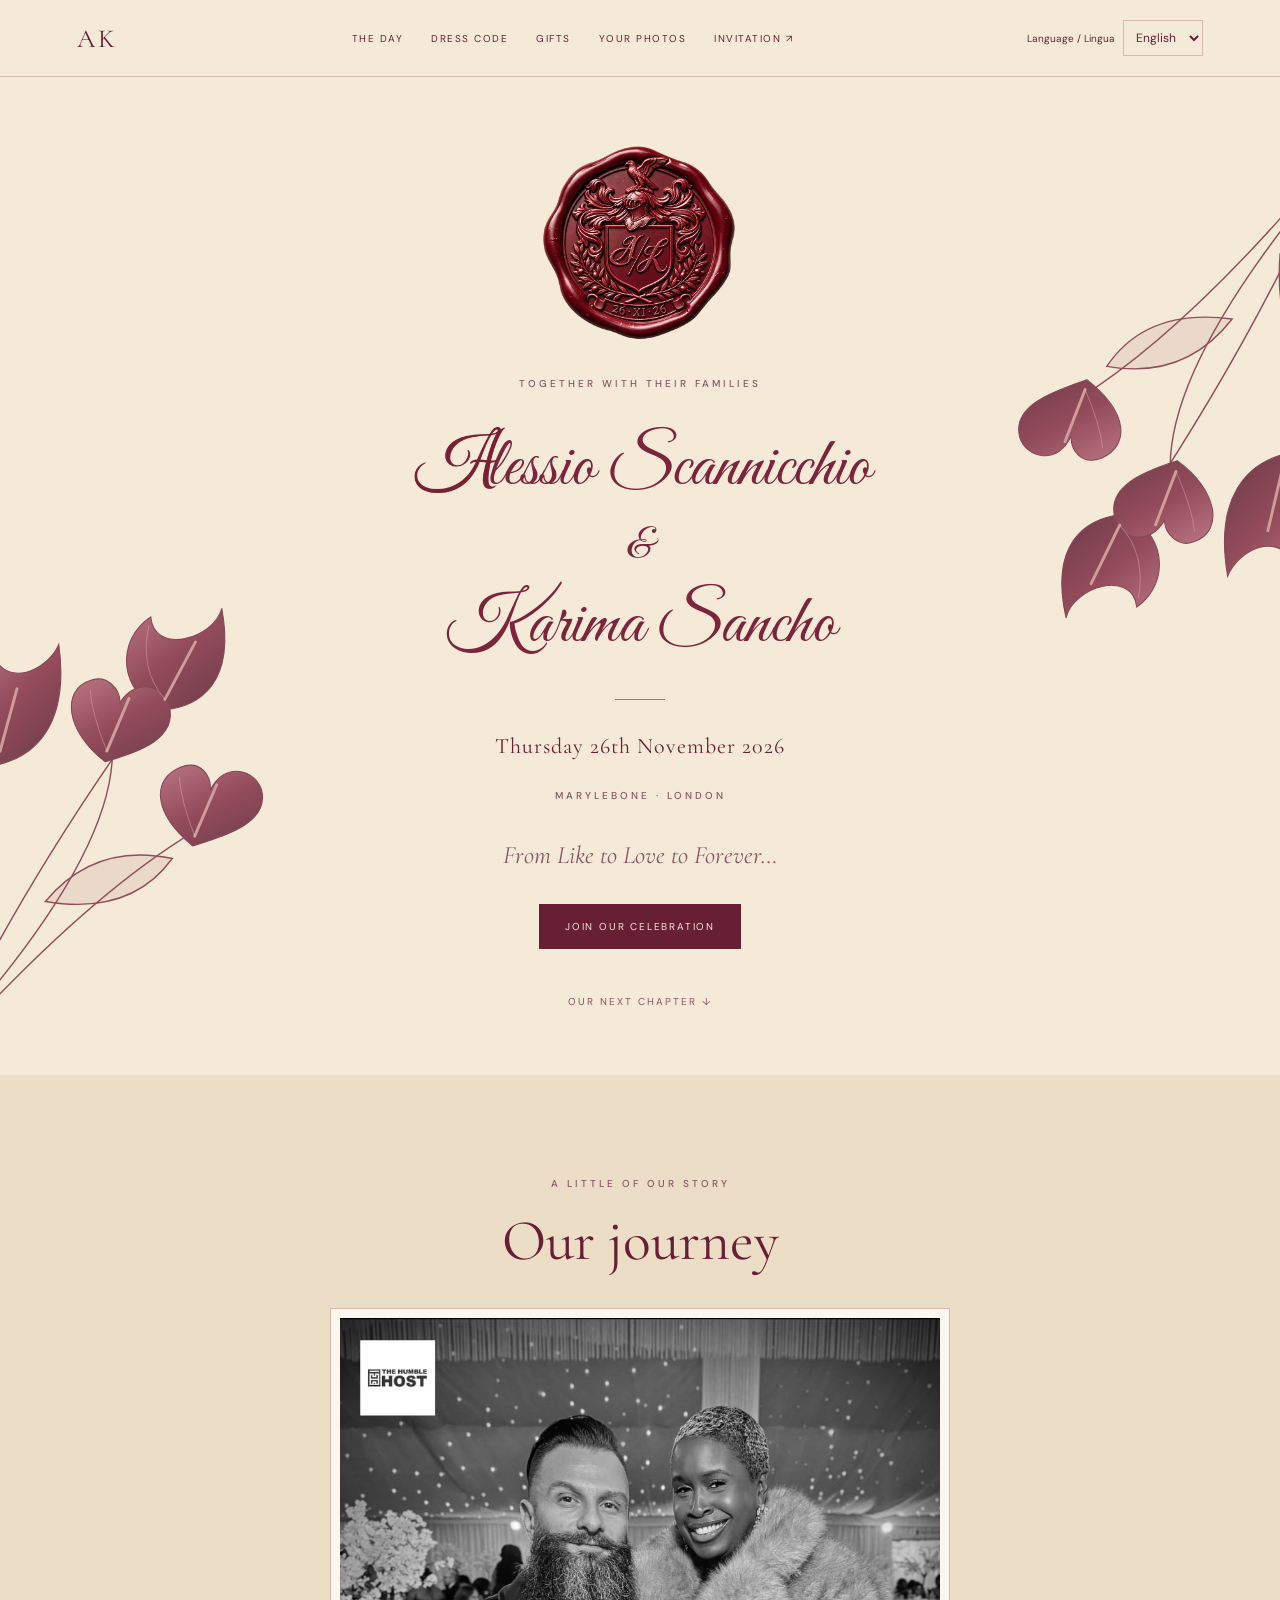
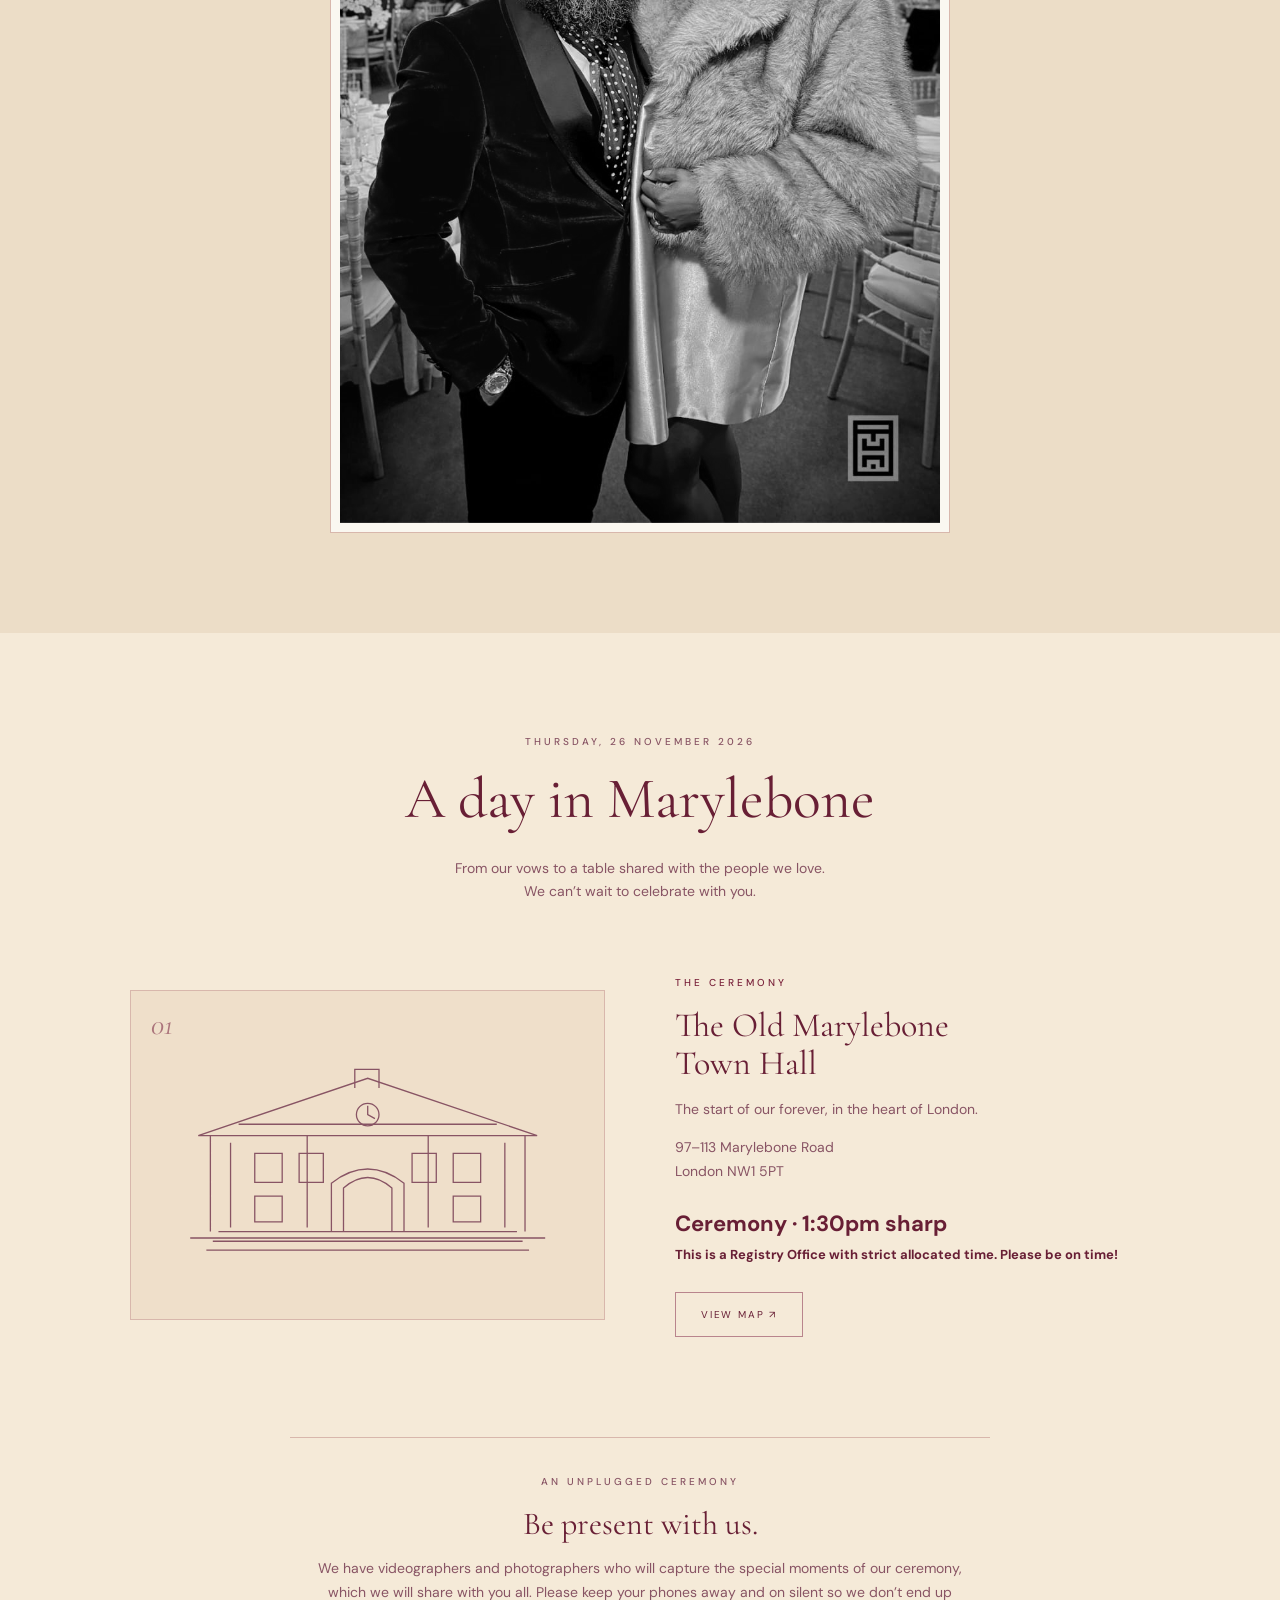
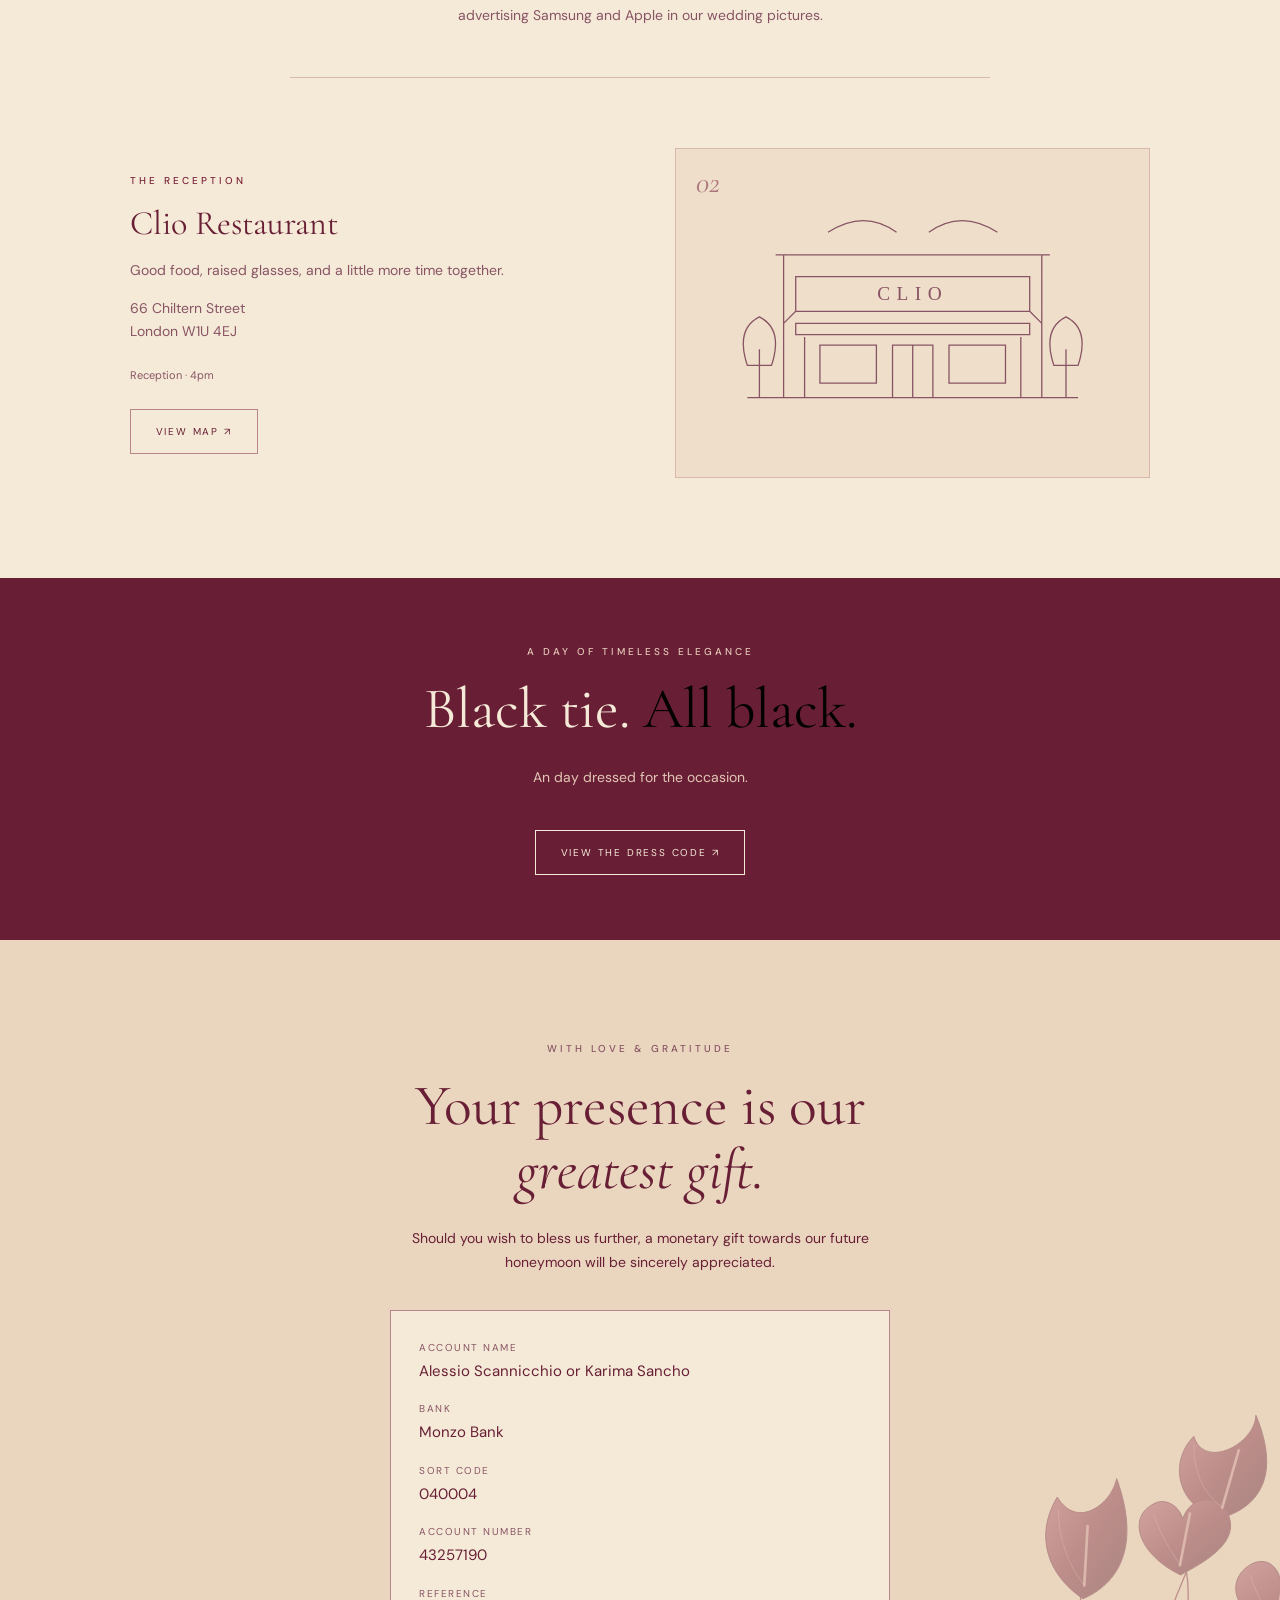
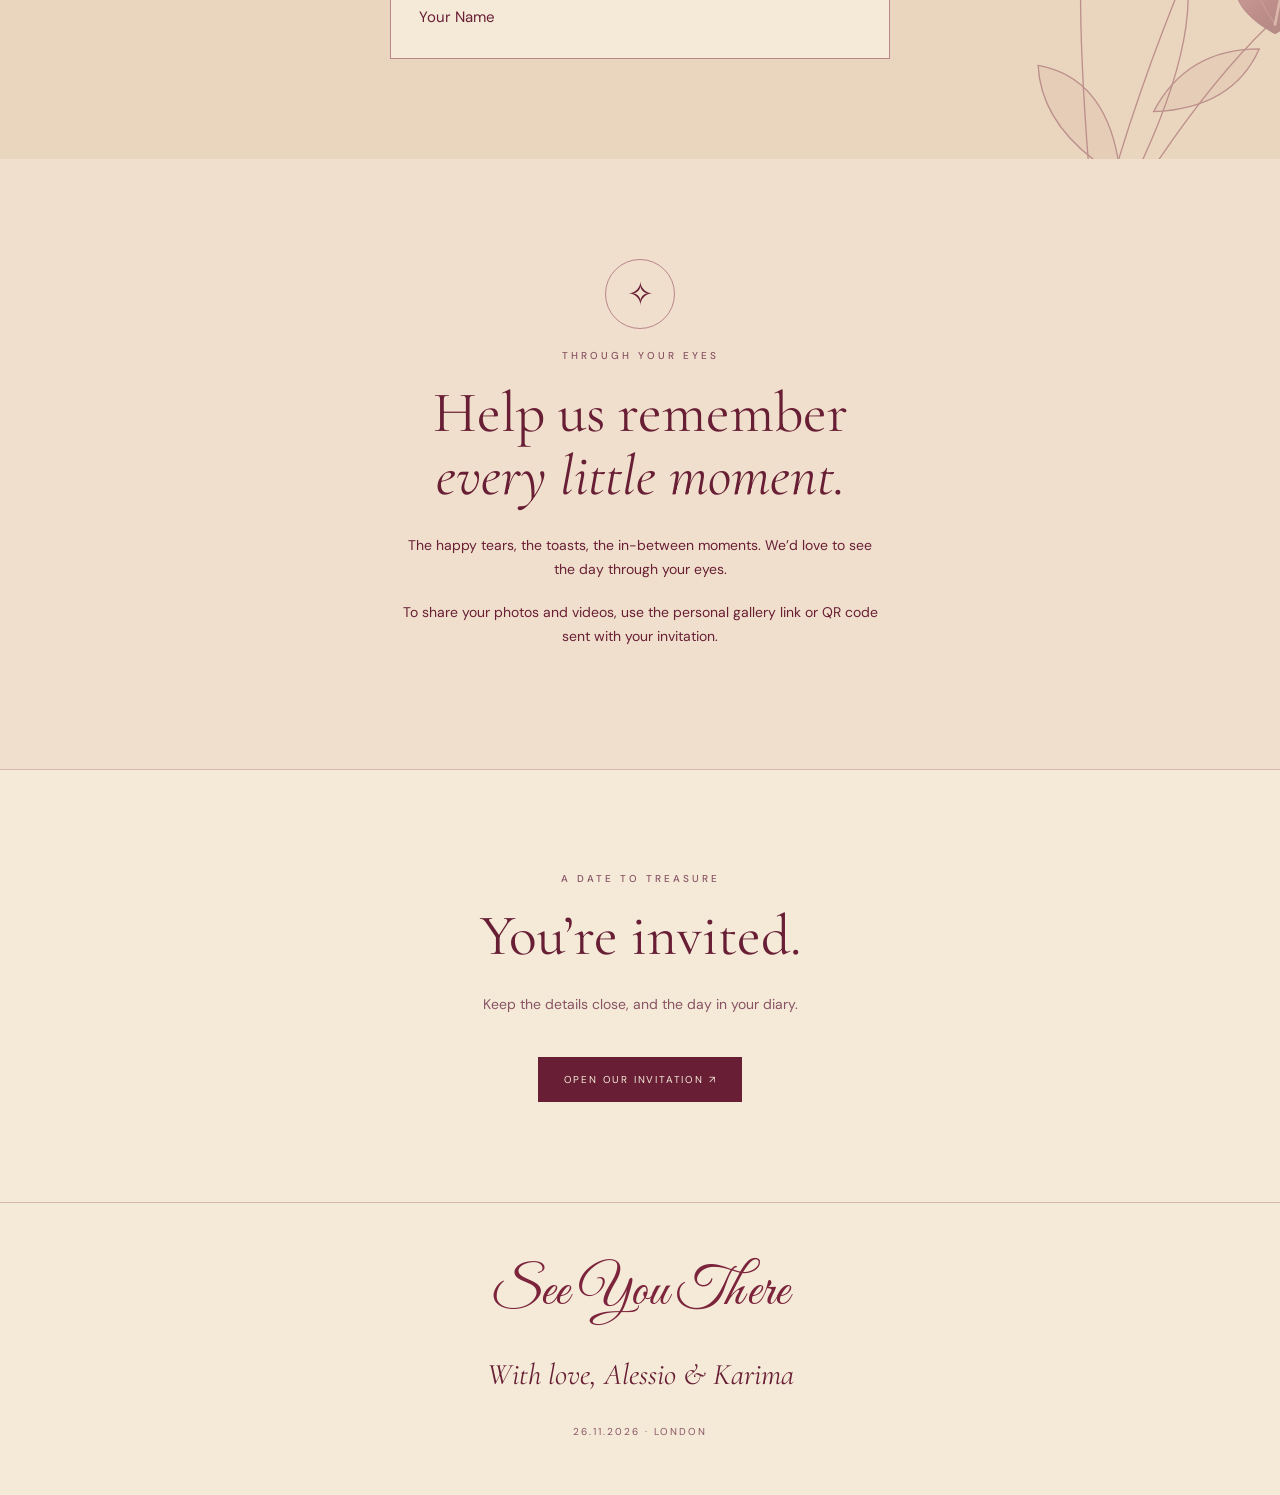
==== commit 1aac3579: "Replace journey gallery with the new portrait" ====
--- a/index.html
+++ b/index.html
@@ -1,7 +1,7 @@
 <!doctype html><html lang="en"><head><meta charset="utf-8"><meta name="viewport" content="width=device-width,initial-scale=1"><meta name="theme-color" content="#faf7f0"><meta name="description" content="Celebrate the wedding of Alessio &amp; Karima on 26 November 2026 in Marylebone, London."><title>Alessio &amp; Karima | 26 November 2026</title><link rel="stylesheet" href="style.css"><script src="site-language.js" defer></script></head><body>
 <nav aria-label="Main navigation"><a class="monogram" href="#home" aria-label="Alessio &amp; Karima home">AK</a><div class="links"><a href="#celebration">The day</a><a href="dress-code.html">Dress code</a><a href="#gifts">Gifts</a><a href="#photos">Your photos</a><a href="invitation.html">Invitation ↗</a></div><div class="site-language-controls"><label for="site-language">Language / Lingua</label><select id="site-language" aria-label="Language / Lingua"><option value="en">English</option><option value="it">Italiano</option></select></div></nav>
 <main><header class="hero" id="home"><div class="hero-content"><div class="family-crest"><img src="wax-seal-calligraphy.png" alt="Burgundy wax seal with A/K initials and a heraldic shield"></div><div class="eyebrow">Together with their families</div><h1><span class="name"><img class="reference-capital" src="capital-a-reference.png" alt="A">lessio <span class="surname">Scannicchio</span></span><span class="ampersand">&amp;</span><span class="name">Karima <span class="surname">Sancho</span></span></h1><div class="rule"></div><p class="date">Thursday 26th November 2026</p><p class="eyebrow">Marylebone · London</p><p class="intro journey-line">From Like to Love to Forever…</p><a class="button" href="#celebration">Join our celebration</a><a class="scroll" href="#moments">OUR NEXT CHAPTER ↓</a></div></header>
-<section class="moments center" id="moments"><div class="eyebrow">A little of our story</div><h2>Our journey</h2><div class="journey-photos"><figure class="journey-photo"><svg viewBox="0 785 1080 770" role="img" aria-label="Alessio and Karima together, memory 1"><image href="journey-1.jpg" width="1080" height="2340"/></svg></figure><figure class="journey-photo"><svg viewBox="0 545 1080 1249" role="img" aria-label="Alessio and Karima together, memory 2"><image href="journey-2.jpg" width="1080" height="2340"/></svg></figure><figure class="journey-photo"><svg viewBox="0 632 1080 1076" role="img" aria-label="Alessio and Karima together, memory 3"><image href="journey-3.jpg" width="1080" height="2340"/></svg></figure><figure class="journey-photo"><svg viewBox="0 653 1080 1033" role="img" aria-label="Alessio and Karima together, memory 4"><image href="journey-4.jpg" width="1080" height="2340"/></svg></figure></div></section>
+<section class="moments center" id="moments"><div class="eyebrow">A little of our story</div><h2>Our journey</h2><div class="journey-photos journey-single"><figure class="journey-photo"><svg viewBox="0 0 940 1261" role="img" aria-label="Alessio and Karima together, memory 1"><image href="journey-portrait.png" width="940" height="1261"/></svg></figure></div></section>
 <section class="venues" id="celebration"><div class="center"><div class="eyebrow">Thursday, 26 November 2026</div><h2>A day in Marylebone</h2><p class="section-intro">From our vows to a table shared with the people we love.<br>We can’t wait to celebrate with you.</p></div><article class="venue"><div class="venue-illustration"><span class="venue-number">01</span><svg viewBox="0 0 500 270" fill="none" stroke="#885464" stroke-width="1.6" aria-hidden="true"><path d="M30 238H470M55 230V111H445V230M40 111L250 40L460 111ZM80 225V120M420 225V120M90 97H410M205 230V170Q250 135 295 170V230M220 230V176Q250 150 280 176V230M110 133H144V169H110ZM165 133H195V169H165ZM305 133H335V169H305ZM356 133H390V169H356ZM110 186H144V218H110ZM356 186H390V218H356ZM175 112V225M325 112V225M65 230H435M58 242H442M50 253H450"/><circle cx="250" cy="85" r="14"/><path d="M250 74V85L259 90M234 52V29H264V52"/></svg></div><div class="venue-copy"><div class="eyebrow">The ceremony</div><h3>The Old Marylebone<br>Town Hall</h3><p>The start of our forever, in the heart of London.</p><address>97–113 Marylebone Road<br>London NW1 5PT</address><div class="ceremony-notice-bold"><strong>Ceremony · 1:30pm sharp</strong><br><strong>This is a Registry Office with strict allocated time. Please be on time!</strong></div><a class="button light" href="https://www.google.com/maps/search/?api=1&amp;query=Old+Marylebone+Town+Hall+97-113+Marylebone+Rd+London+NW1+5PT" target="_blank" rel="noopener">View map ↗</a></div></article><aside class="ceremony-notice"><div class="eyebrow">An unplugged ceremony</div><h3>Be present with us.</h3><p>We have videographers and photographers who will capture the special moments of our ceremony, which we will share with you all. Please keep your phones away and on silent so we don’t end up advertising Samsung and Apple in our wedding pictures.</p></aside><article class="venue reverse"><div class="venue-copy"><div class="eyebrow">The reception</div><h3>Clio Restaurant</h3><p>Good food, raised glasses, and a little more time together.</p><address>66 Chiltern Street<br>London W1U 4EJ</address><span class="venue-note">Reception · 4pm</span><a class="button light" href="https://www.google.com/maps/search/?api=1&amp;query=Clio+Restaurant+66+Chiltern+St+London+W1U+4EJ" target="_blank" rel="noopener">View map ↗</a></div><div class="venue-illustration"><span class="venue-number">02</span><svg viewBox="0 0 500 270" fill="none" stroke="#885464" stroke-width="1.6" aria-hidden="true"><path d="M45 240H455M90 240V63H410V240M80 63H420M105 90H395V133H105ZM105 148H395V162H105ZM116 165V240M384 165V240M225 240V175H275V240M135 175H205V222H135ZM295 175H365V222H295ZM105 133L90 148M395 133L410 148M250 175V240"/><text x="250" y="119" text-anchor="middle" font-family="Georgia,serif" font-size="24" letter-spacing="8" fill="#885464" stroke="none">CLIO</text><path d="M60 240V180M440 240V180M45 200Q30 155 60 140Q90 155 75 200ZM425 200Q410 155 440 140Q470 155 455 200ZM145 35Q190 6 230 35M270 35Q310 6 355 35"/></svg></div></article></section><section class="dress-teaser center"><div class="eyebrow">A day of timeless elegance</div><h2>Black tie. <span class="all-black">All black.</span></h2><p class="section-intro">An day dressed for the occasion.</p><a class="button" href="dress-code.html">View the dress code ↗</a></section>
 <section class="gifts center" id="gifts"><div class="eyebrow">With love &amp; gratitude</div><h2>Your presence is our<br><i>greatest gift.</i></h2><p>Should you wish to bless us further, a monetary gift towards our future honeymoon will be sincerely appreciated.</p><dl class="bank-details"><div><dt>Account name</dt><dd>Alessio Scannicchio or Karima Sancho</dd></div><div><dt>Bank</dt><dd>Monzo Bank</dd></div><div><dt>Sort code</dt><dd>040004</dd></div><div><dt>Account number</dt><dd>43257190</dd></div><div><dt>Reference</dt><dd>Your Name</dd></div></dl></section>
 <section class="photos center" id="photos"><div class="photo-frame" aria-hidden="true">✧</div><div class="eyebrow">Through your eyes</div><h2>Help us remember<br><i>every little moment.</i></h2><p>The happy tears, the toasts, the in-between moments. We’d love to see the day through your eyes.</p><p class="gallery-access">To share your photos and videos, use the personal gallery link or QR code sent with your invitation.</p></section>
--- a/style.css
+++ b/style.css
@@ -29,3 +29,5 @@
 
 /* Shared language switch on every wedding page. */
 nav{gap:18px;flex-wrap:wrap}.site-language-controls{display:flex;align-items:center;justify-content:flex-end;gap:8px;position:relative;z-index:6}.site-language-controls label{font-size:10px;white-space:nowrap}.site-language-controls select{font:12px 'DM Sans',sans-serif;color:var(--ink);border:1px solid var(--line);background:var(--paper);padding:8px;max-width:110px}.invitation-language{max-width:650px;margin:0 auto 20px}.site-language-controls select:focus-visible{outline:2px solid var(--ink);outline-offset:3px}@media(max-width:700px){nav{padding:12px 5%;gap:12px}.links{order:3;flex-basis:100%;gap:12px;justify-content:center;flex-wrap:wrap}.links a{font-size:9px;letter-spacing:1px}.site-language-controls{margin-left:auto}.site-language-controls label{font-size:9px}html{scroll-padding-top:130px}.date{letter-spacing:1.5px}}@media print{.site-language-controls{display:none!important}}
+
+.journey-photos.journey-single{grid-template-columns:1fr;max-width:620px}
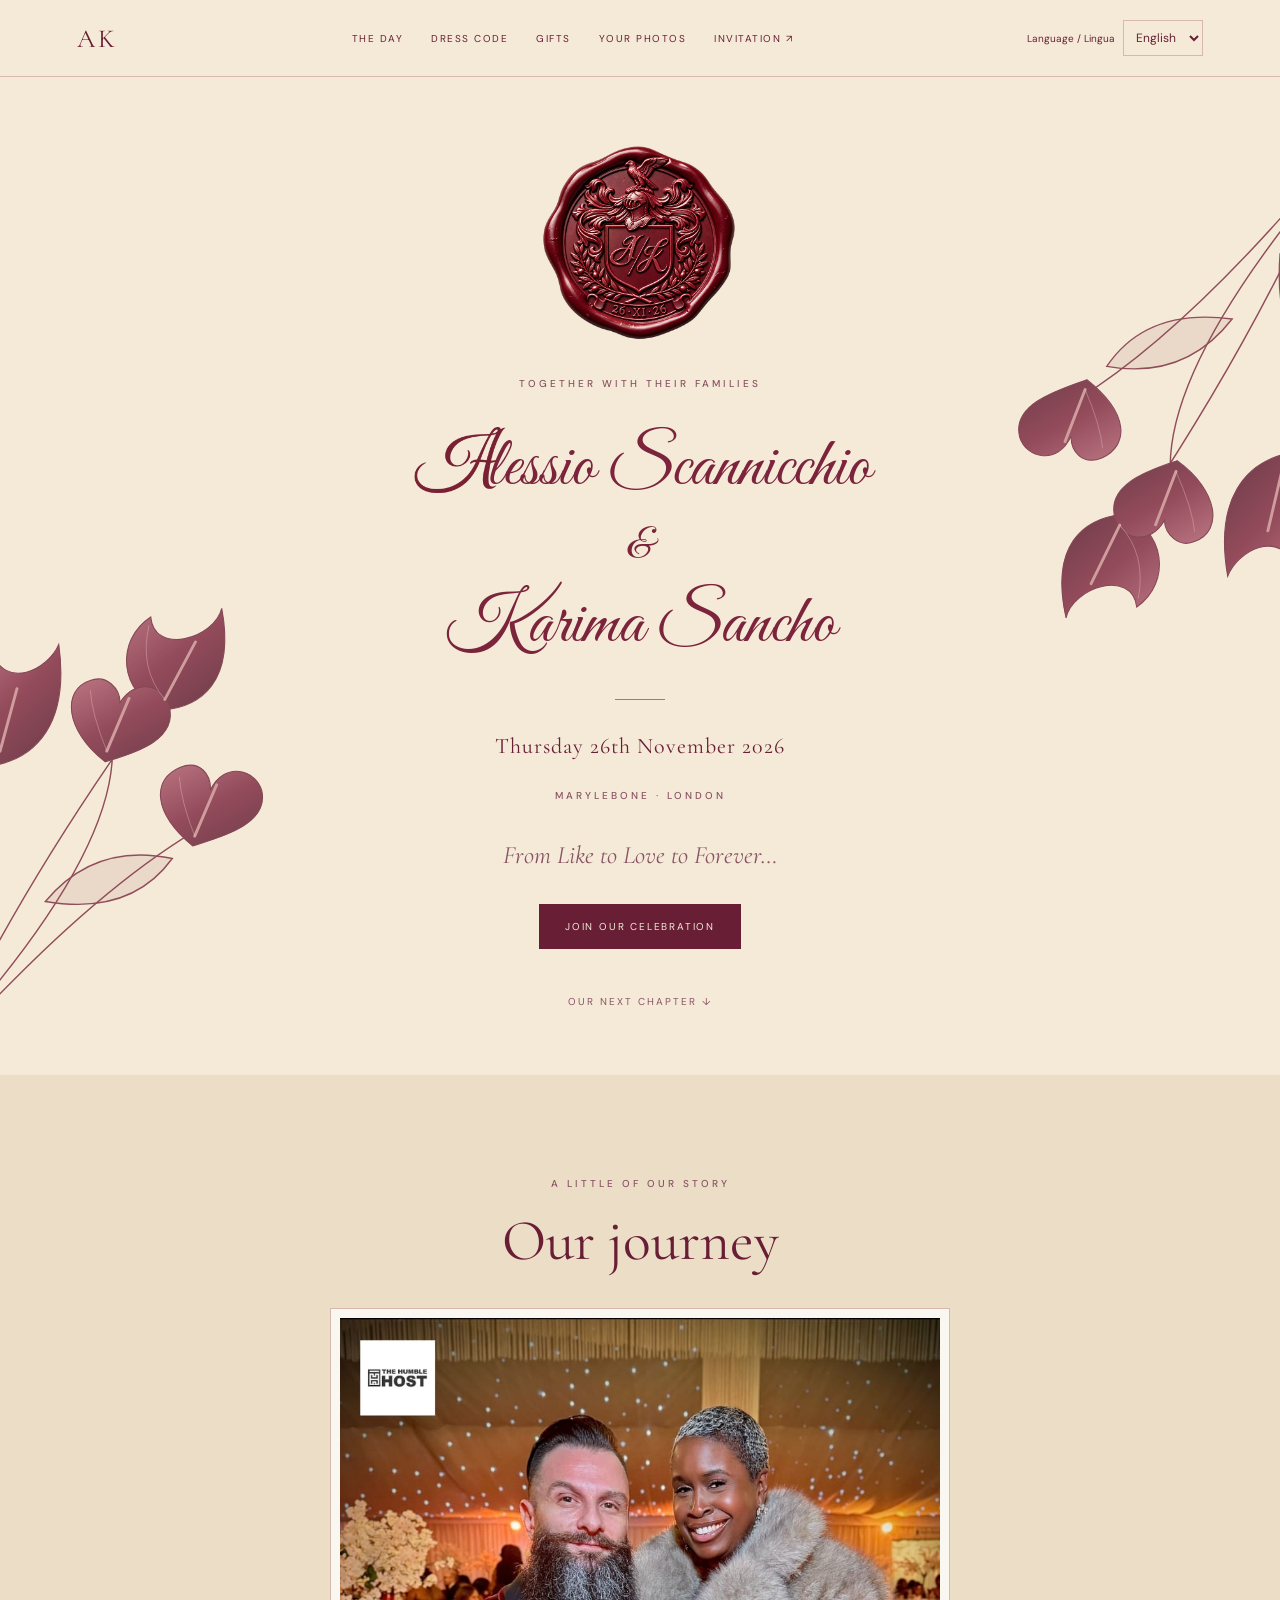
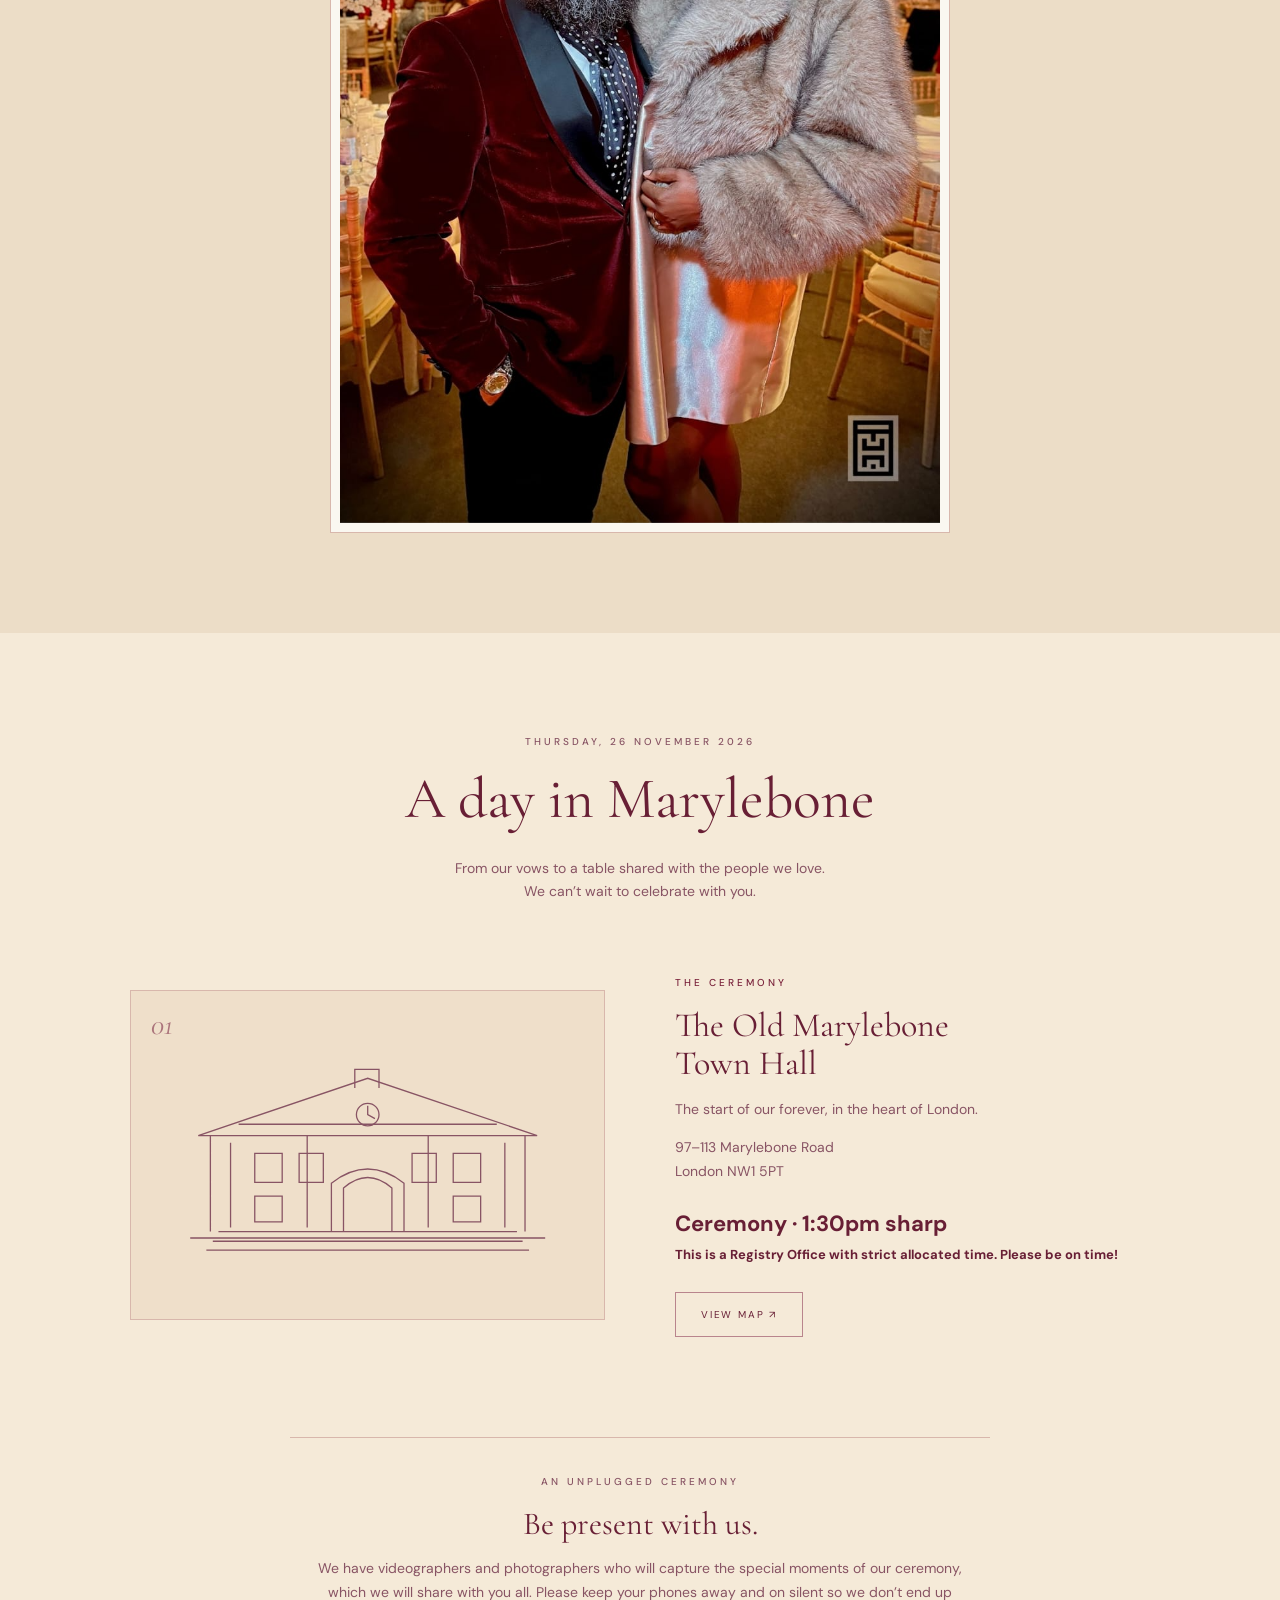
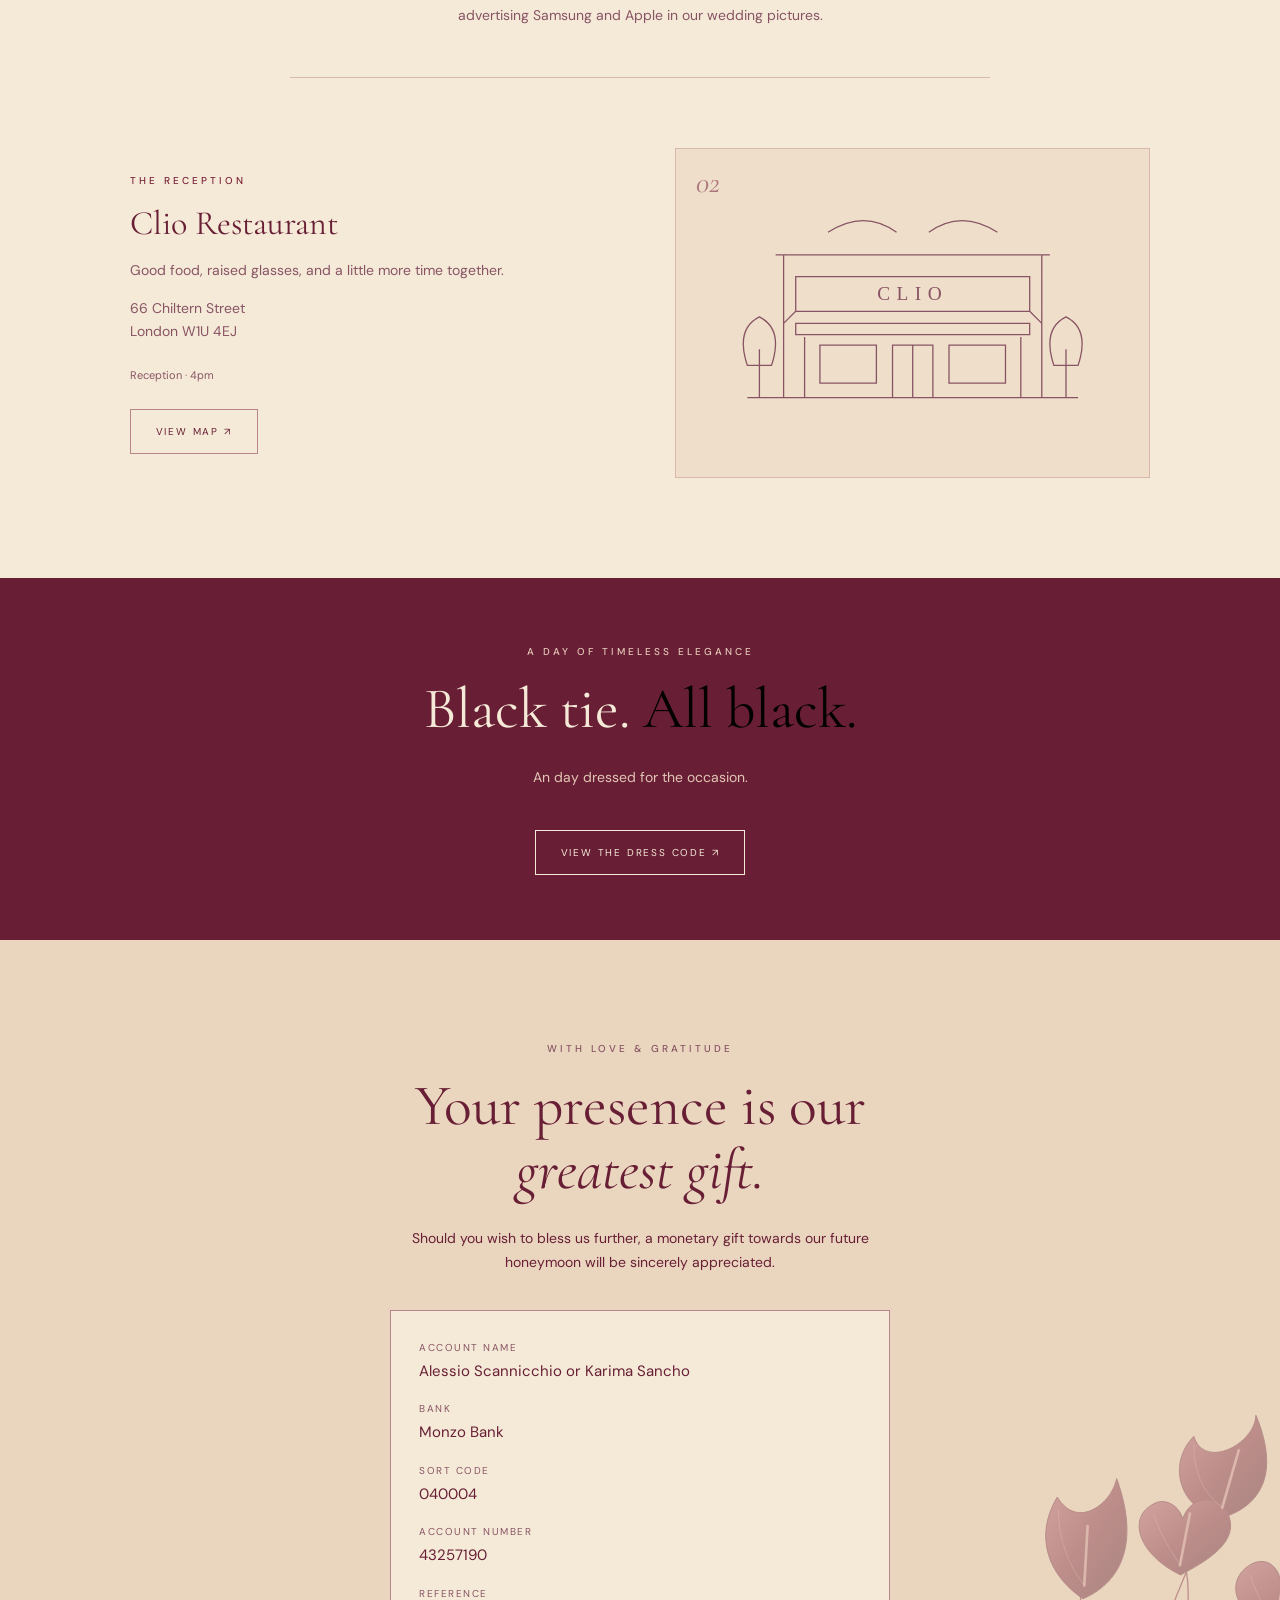
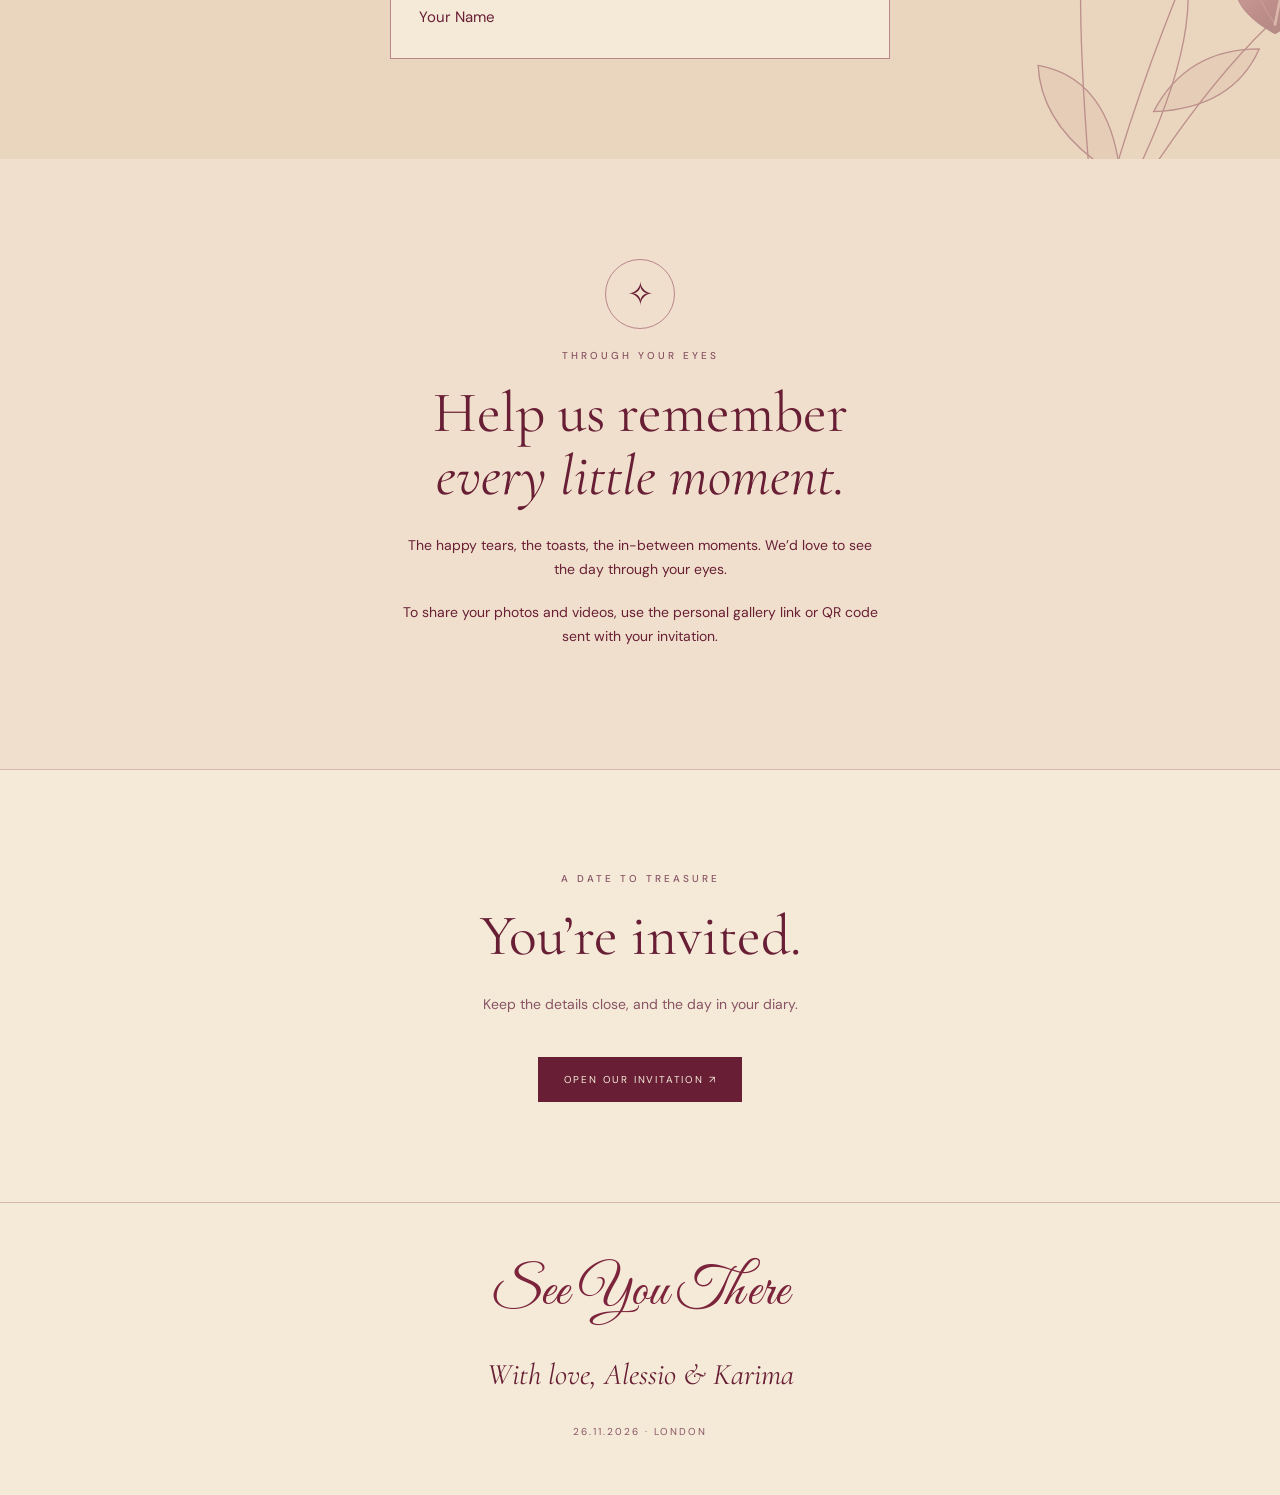
==== commit cf4dcebf: "Show journey portrait in its original colour" ====
--- a/index.html
+++ b/index.html
@@ -1,8 +1,9 @@
-<!doctype html><html lang="en"><head><meta charset="utf-8"><meta name="viewport" content="width=device-width,initial-scale=1"><meta name="theme-color" content="#faf7f0"><meta name="description" content="Celebrate the wedding of Alessio &amp; Karima on 26 November 2026 in Marylebone, London."><title>Alessio &amp; Karima | 26 November 2026</title><link rel="stylesheet" href="style.css"><script src="site-language.js" defer></script></head><body>
+<!doctype html><html lang="en"><head><meta charset="utf-8"><meta name="viewport" content="width=device-width,initial-scale=1"><meta name="theme-color" content="#faf7f0"><meta name="description" content="Celebrate the wedding of Alessio &amp; Karima on 26 November 2026 in Marylebone, London."><title>Alessio &amp; Karima | 26 November 2026</title><link rel="stylesheet" href="style.css?v=portrait-20261031"><script src="site-language.js" defer></script></head><body>
 <nav aria-label="Main navigation"><a class="monogram" href="#home" aria-label="Alessio &amp; Karima home">AK</a><div class="links"><a href="#celebration">The day</a><a href="dress-code.html">Dress code</a><a href="#gifts">Gifts</a><a href="#photos">Your photos</a><a href="invitation.html">Invitation ↗</a></div><div class="site-language-controls"><label for="site-language">Language / Lingua</label><select id="site-language" aria-label="Language / Lingua"><option value="en">English</option><option value="it">Italiano</option></select></div></nav>
 <main><header class="hero" id="home"><div class="hero-content"><div class="family-crest"><img src="wax-seal-calligraphy.png" alt="Burgundy wax seal with A/K initials and a heraldic shield"></div><div class="eyebrow">Together with their families</div><h1><span class="name"><img class="reference-capital" src="capital-a-reference.png" alt="A">lessio <span class="surname">Scannicchio</span></span><span class="ampersand">&amp;</span><span class="name">Karima <span class="surname">Sancho</span></span></h1><div class="rule"></div><p class="date">Thursday 26th November 2026</p><p class="eyebrow">Marylebone · London</p><p class="intro journey-line">From Like to Love to Forever…</p><a class="button" href="#celebration">Join our celebration</a><a class="scroll" href="#moments">OUR NEXT CHAPTER ↓</a></div></header>
-<section class="moments center" id="moments"><div class="eyebrow">A little of our story</div><h2>Our journey</h2><div class="journey-photos journey-single"><figure class="journey-photo"><svg viewBox="0 0 940 1261" role="img" aria-label="Alessio and Karima together, memory 1"><image href="journey-portrait.png" width="940" height="1261"/></svg></figure></div></section>
+<section class="moments center" id="moments"><div class="eyebrow">A little of our story</div><h2>Our journey</h2><div class="journey-photos journey-single"><figure class="journey-photo"><svg style="filter:none" viewBox="0 0 940 1261" role="img" aria-label="Alessio and Karima together, memory 1"><image href="journey-portrait.png" width="940" height="1261"/></svg></figure></div></section>
 <section class="venues" id="celebration"><div class="center"><div class="eyebrow">Thursday, 26 November 2026</div><h2>A day in Marylebone</h2><p class="section-intro">From our vows to a table shared with the people we love.<br>We can’t wait to celebrate with you.</p></div><article class="venue"><div class="venue-illustration"><span class="venue-number">01</span><svg viewBox="0 0 500 270" fill="none" stroke="#885464" stroke-width="1.6" aria-hidden="true"><path d="M30 238H470M55 230V111H445V230M40 111L250 40L460 111ZM80 225V120M420 225V120M90 97H410M205 230V170Q250 135 295 170V230M220 230V176Q250 150 280 176V230M110 133H144V169H110ZM165 133H195V169H165ZM305 133H335V169H305ZM356 133H390V169H356ZM110 186H144V218H110ZM356 186H390V218H356ZM175 112V225M325 112V225M65 230H435M58 242H442M50 253H450"/><circle cx="250" cy="85" r="14"/><path d="M250 74V85L259 90M234 52V29H264V52"/></svg></div><div class="venue-copy"><div class="eyebrow">The ceremony</div><h3>The Old Marylebone<br>Town Hall</h3><p>The start of our forever, in the heart of London.</p><address>97–113 Marylebone Road<br>London NW1 5PT</address><div class="ceremony-notice-bold"><strong>Ceremony · 1:30pm sharp</strong><br><strong>This is a Registry Office with strict allocated time. Please be on time!</strong></div><a class="button light" href="https://www.google.com/maps/search/?api=1&amp;query=Old+Marylebone+Town+Hall+97-113+Marylebone+Rd+London+NW1+5PT" target="_blank" rel="noopener">View map ↗</a></div></article><aside class="ceremony-notice"><div class="eyebrow">An unplugged ceremony</div><h3>Be present with us.</h3><p>We have videographers and photographers who will capture the special moments of our ceremony, which we will share with you all. Please keep your phones away and on silent so we don’t end up advertising Samsung and Apple in our wedding pictures.</p></aside><article class="venue reverse"><div class="venue-copy"><div class="eyebrow">The reception</div><h3>Clio Restaurant</h3><p>Good food, raised glasses, and a little more time together.</p><address>66 Chiltern Street<br>London W1U 4EJ</address><span class="venue-note">Reception · 4pm</span><a class="button light" href="https://www.google.com/maps/search/?api=1&amp;query=Clio+Restaurant+66+Chiltern+St+London+W1U+4EJ" target="_blank" rel="noopener">View map ↗</a></div><div class="venue-illustration"><span class="venue-number">02</span><svg viewBox="0 0 500 270" fill="none" stroke="#885464" stroke-width="1.6" aria-hidden="true"><path d="M45 240H455M90 240V63H410V240M80 63H420M105 90H395V133H105ZM105 148H395V162H105ZM116 165V240M384 165V240M225 240V175H275V240M135 175H205V222H135ZM295 175H365V222H295ZM105 133L90 148M395 133L410 148M250 175V240"/><text x="250" y="119" text-anchor="middle" font-family="Georgia,serif" font-size="24" letter-spacing="8" fill="#885464" stroke="none">CLIO</text><path d="M60 240V180M440 240V180M45 200Q30 155 60 140Q90 155 75 200ZM425 200Q410 155 440 140Q470 155 455 200ZM145 35Q190 6 230 35M270 35Q310 6 355 35"/></svg></div></article></section><section class="dress-teaser center"><div class="eyebrow">A day of timeless elegance</div><h2>Black tie. <span class="all-black">All black.</span></h2><p class="section-intro">An day dressed for the occasion.</p><a class="button" href="dress-code.html">View the dress code ↗</a></section>
 <section class="gifts center" id="gifts"><div class="eyebrow">With love &amp; gratitude</div><h2>Your presence is our<br><i>greatest gift.</i></h2><p>Should you wish to bless us further, a monetary gift towards our future honeymoon will be sincerely appreciated.</p><dl class="bank-details"><div><dt>Account name</dt><dd>Alessio Scannicchio or Karima Sancho</dd></div><div><dt>Bank</dt><dd>Monzo Bank</dd></div><div><dt>Sort code</dt><dd>040004</dd></div><div><dt>Account number</dt><dd>43257190</dd></div><div><dt>Reference</dt><dd>Your Name</dd></div></dl></section>
 <section class="photos center" id="photos"><div class="photo-frame" aria-hidden="true">✧</div><div class="eyebrow">Through your eyes</div><h2>Help us remember<br><i>every little moment.</i></h2><p>The happy tears, the toasts, the in-between moments. We’d love to see the day through your eyes.</p><p class="gallery-access">To share your photos and videos, use the personal gallery link or QR code sent with your invitation.</p></section>
-<section class="center invitation-section"><div class="eyebrow">A date to treasure</div><h2>You’re invited.</h2><p class="section-intro">Keep the details close, and the day in your diary.</p><a class="button" href="invitation.html">Open our invitation ↗</a></section></main><footer><p class="farewell">See You There</p><p class="signature">With love, Alessio &amp; Karima</p><p class="footer-date">26.11.2026 · LONDON</p></footer></body></html>+<section class="center invitation-section"><div class="eyebrow">A date to treasure</div><h2>You’re invited.</h2><p class="section-intro">Keep the details close, and the day in your diary.</p><a class="button" href="invitation.html">Open our invitation ↗</a></section></main><footer><p class="farewell">See You There</p><p class="signature">With love, Alessio &amp; Karima</p><p class="footer-date">26.11.2026 · LONDON</p></footer></body></html>
+
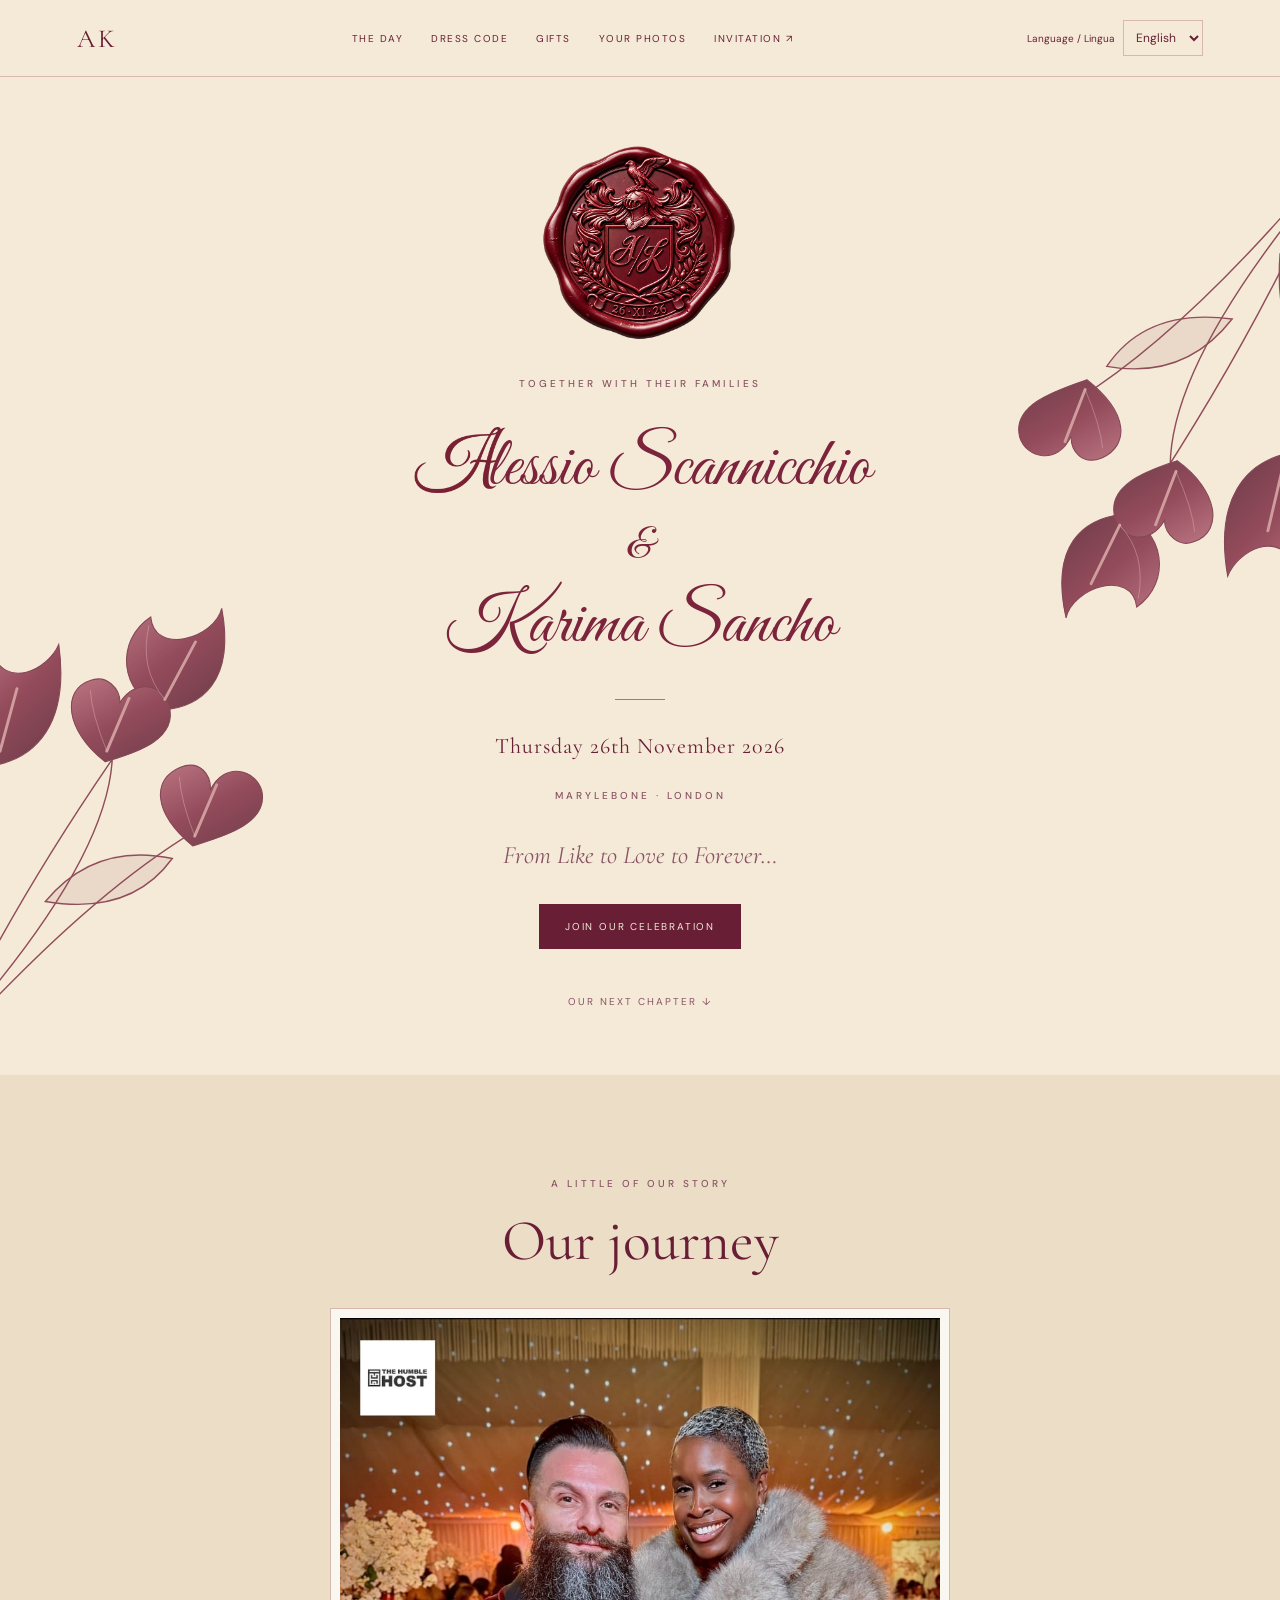
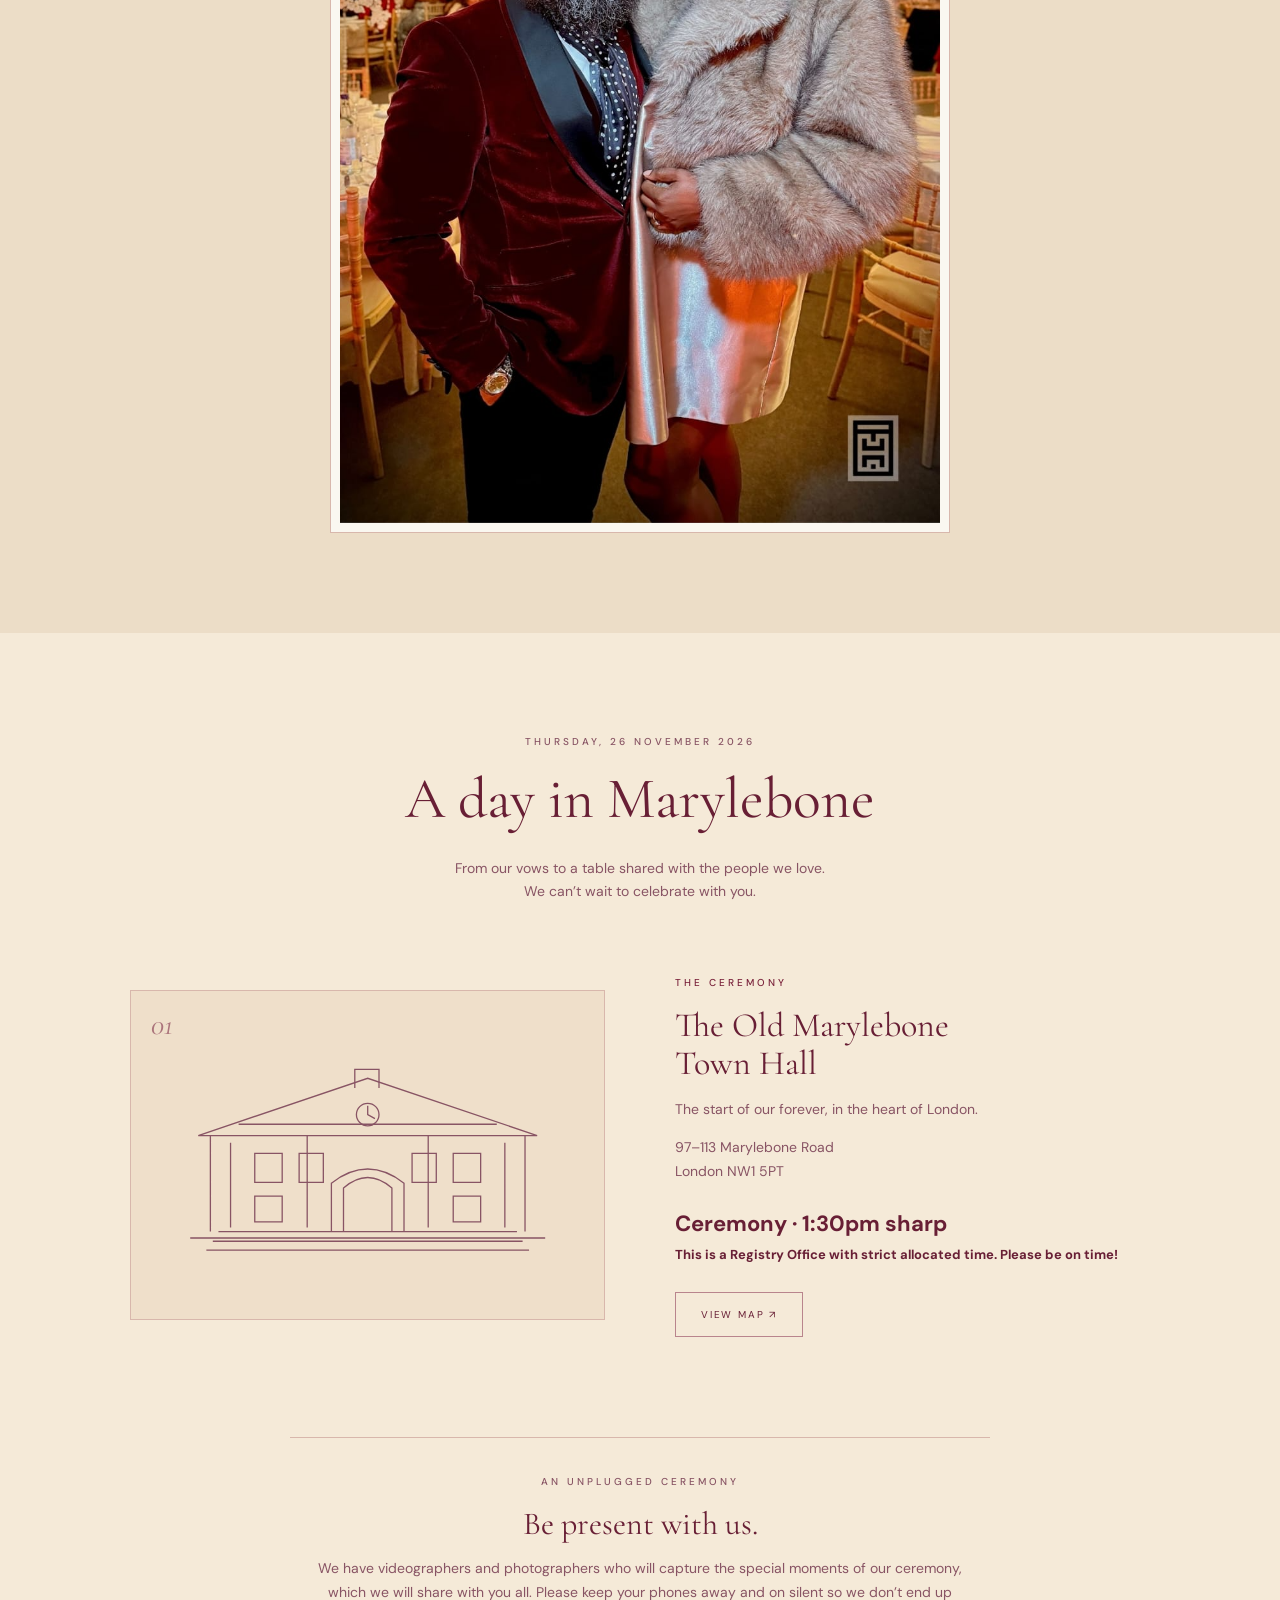
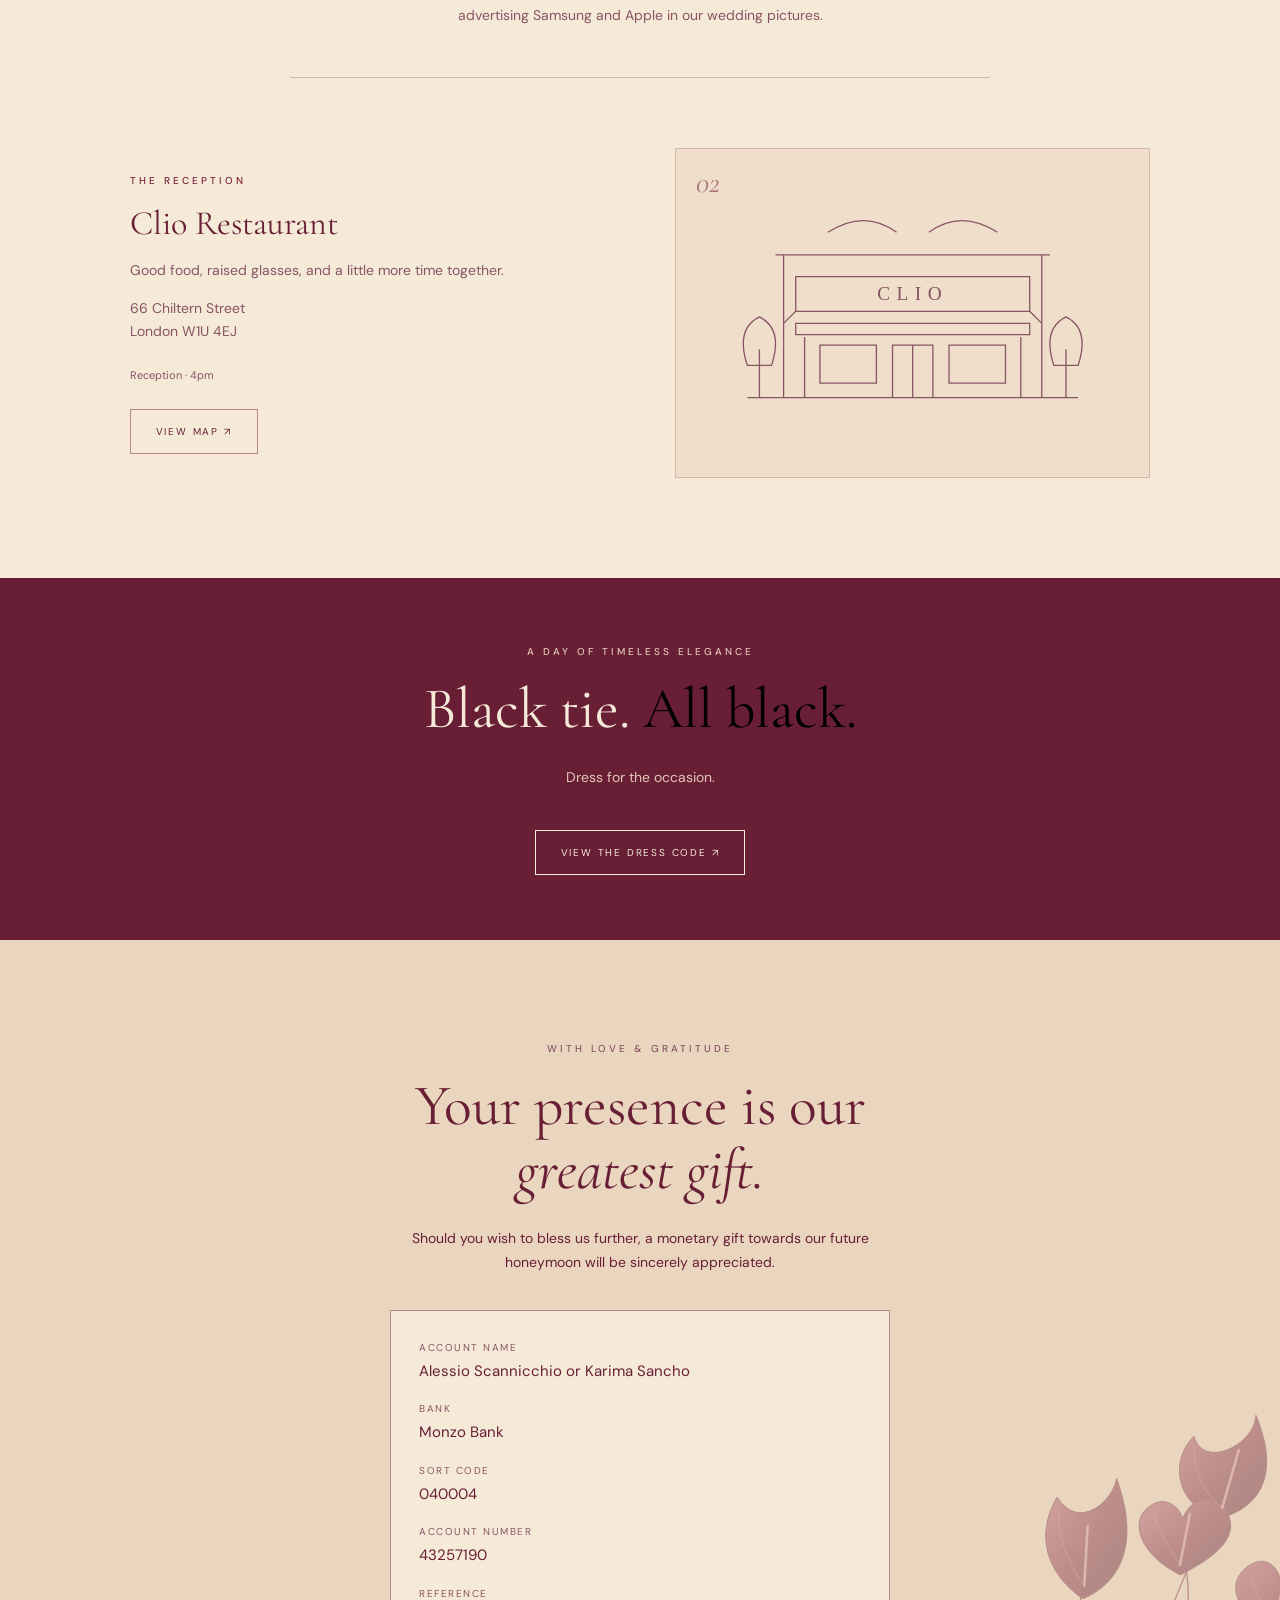
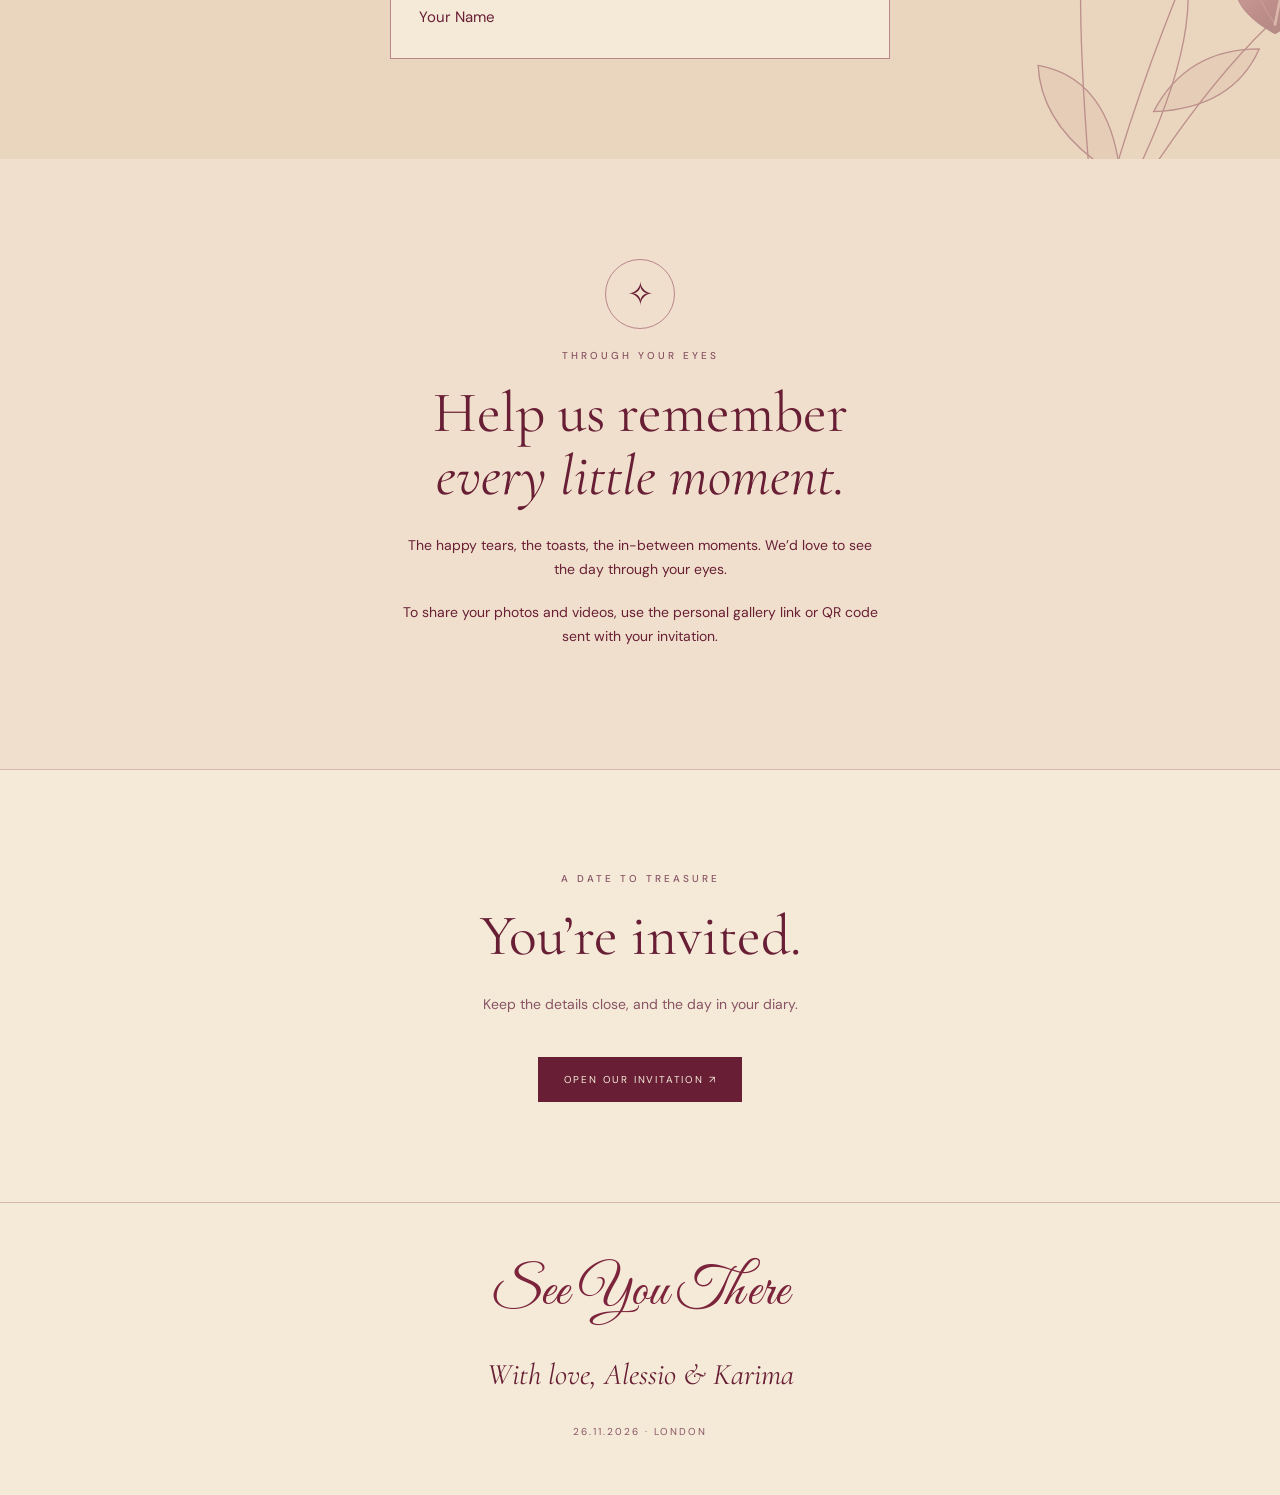
==== commit d585569d: "Update occasion and dress code wording" ====
--- a/index.html
+++ b/index.html
@@ -2,8 +2,7 @@
 <nav aria-label="Main navigation"><a class="monogram" href="#home" aria-label="Alessio &amp; Karima home">AK</a><div class="links"><a href="#celebration">The day</a><a href="dress-code.html">Dress code</a><a href="#gifts">Gifts</a><a href="#photos">Your photos</a><a href="invitation.html">Invitation ↗</a></div><div class="site-language-controls"><label for="site-language">Language / Lingua</label><select id="site-language" aria-label="Language / Lingua"><option value="en">English</option><option value="it">Italiano</option></select></div></nav>
 <main><header class="hero" id="home"><div class="hero-content"><div class="family-crest"><img src="wax-seal-calligraphy.png" alt="Burgundy wax seal with A/K initials and a heraldic shield"></div><div class="eyebrow">Together with their families</div><h1><span class="name"><img class="reference-capital" src="capital-a-reference.png" alt="A">lessio <span class="surname">Scannicchio</span></span><span class="ampersand">&amp;</span><span class="name">Karima <span class="surname">Sancho</span></span></h1><div class="rule"></div><p class="date">Thursday 26th November 2026</p><p class="eyebrow">Marylebone · London</p><p class="intro journey-line">From Like to Love to Forever…</p><a class="button" href="#celebration">Join our celebration</a><a class="scroll" href="#moments">OUR NEXT CHAPTER ↓</a></div></header>
 <section class="moments center" id="moments"><div class="eyebrow">A little of our story</div><h2>Our journey</h2><div class="journey-photos journey-single"><figure class="journey-photo"><svg style="filter:none" viewBox="0 0 940 1261" role="img" aria-label="Alessio and Karima together, memory 1"><image href="journey-portrait.png" width="940" height="1261"/></svg></figure></div></section>
-<section class="venues" id="celebration"><div class="center"><div class="eyebrow">Thursday, 26 November 2026</div><h2>A day in Marylebone</h2><p class="section-intro">From our vows to a table shared with the people we love.<br>We can’t wait to celebrate with you.</p></div><article class="venue"><div class="venue-illustration"><span class="venue-number">01</span><svg viewBox="0 0 500 270" fill="none" stroke="#885464" stroke-width="1.6" aria-hidden="true"><path d="M30 238H470M55 230V111H445V230M40 111L250 40L460 111ZM80 225V120M420 225V120M90 97H410M205 230V170Q250 135 295 170V230M220 230V176Q250 150 280 176V230M110 133H144V169H110ZM165 133H195V169H165ZM305 133H335V169H305ZM356 133H390V169H356ZM110 186H144V218H110ZM356 186H390V218H356ZM175 112V225M325 112V225M65 230H435M58 242H442M50 253H450"/><circle cx="250" cy="85" r="14"/><path d="M250 74V85L259 90M234 52V29H264V52"/></svg></div><div class="venue-copy"><div class="eyebrow">The ceremony</div><h3>The Old Marylebone<br>Town Hall</h3><p>The start of our forever, in the heart of London.</p><address>97–113 Marylebone Road<br>London NW1 5PT</address><div class="ceremony-notice-bold"><strong>Ceremony · 1:30pm sharp</strong><br><strong>This is a Registry Office with strict allocated time. Please be on time!</strong></div><a class="button light" href="https://www.google.com/maps/search/?api=1&amp;query=Old+Marylebone+Town+Hall+97-113+Marylebone+Rd+London+NW1+5PT" target="_blank" rel="noopener">View map ↗</a></div></article><aside class="ceremony-notice"><div class="eyebrow">An unplugged ceremony</div><h3>Be present with us.</h3><p>We have videographers and photographers who will capture the special moments of our ceremony, which we will share with you all. Please keep your phones away and on silent so we don’t end up advertising Samsung and Apple in our wedding pictures.</p></aside><article class="venue reverse"><div class="venue-copy"><div class="eyebrow">The reception</div><h3>Clio Restaurant</h3><p>Good food, raised glasses, and a little more time together.</p><address>66 Chiltern Street<br>London W1U 4EJ</address><span class="venue-note">Reception · 4pm</span><a class="button light" href="https://www.google.com/maps/search/?api=1&amp;query=Clio+Restaurant+66+Chiltern+St+London+W1U+4EJ" target="_blank" rel="noopener">View map ↗</a></div><div class="venue-illustration"><span class="venue-number">02</span><svg viewBox="0 0 500 270" fill="none" stroke="#885464" stroke-width="1.6" aria-hidden="true"><path d="M45 240H455M90 240V63H410V240M80 63H420M105 90H395V133H105ZM105 148H395V162H105ZM116 165V240M384 165V240M225 240V175H275V240M135 175H205V222H135ZM295 175H365V222H295ZM105 133L90 148M395 133L410 148M250 175V240"/><text x="250" y="119" text-anchor="middle" font-family="Georgia,serif" font-size="24" letter-spacing="8" fill="#885464" stroke="none">CLIO</text><path d="M60 240V180M440 240V180M45 200Q30 155 60 140Q90 155 75 200ZM425 200Q410 155 440 140Q470 155 455 200ZM145 35Q190 6 230 35M270 35Q310 6 355 35"/></svg></div></article></section><section class="dress-teaser center"><div class="eyebrow">A day of timeless elegance</div><h2>Black tie. <span class="all-black">All black.</span></h2><p class="section-intro">An day dressed for the occasion.</p><a class="button" href="dress-code.html">View the dress code ↗</a></section>
+<section class="venues" id="celebration"><div class="center"><div class="eyebrow">Thursday, 26 November 2026</div><h2>A day in Marylebone</h2><p class="section-intro">From our vows to a table shared with the people we love.<br>We can’t wait to celebrate with you.</p></div><article class="venue"><div class="venue-illustration"><span class="venue-number">01</span><svg viewBox="0 0 500 270" fill="none" stroke="#885464" stroke-width="1.6" aria-hidden="true"><path d="M30 238H470M55 230V111H445V230M40 111L250 40L460 111ZM80 225V120M420 225V120M90 97H410M205 230V170Q250 135 295 170V230M220 230V176Q250 150 280 176V230M110 133H144V169H110ZM165 133H195V169H165ZM305 133H335V169H305ZM356 133H390V169H356ZM110 186H144V218H110ZM356 186H390V218H356ZM175 112V225M325 112V225M65 230H435M58 242H442M50 253H450"/><circle cx="250" cy="85" r="14"/><path d="M250 74V85L259 90M234 52V29H264V52"/></svg></div><div class="venue-copy"><div class="eyebrow">The ceremony</div><h3>The Old Marylebone<br>Town Hall</h3><p>The start of our forever, in the heart of London.</p><address>97–113 Marylebone Road<br>London NW1 5PT</address><div class="ceremony-notice-bold"><strong>Ceremony · 1:30pm sharp</strong><br><strong>This is a Registry Office with strict allocated time. Please be on time!</strong></div><a class="button light" href="https://www.google.com/maps/search/?api=1&amp;query=Old+Marylebone+Town+Hall+97-113+Marylebone+Rd+London+NW1+5PT" target="_blank" rel="noopener">View map ↗</a></div></article><aside class="ceremony-notice"><div class="eyebrow">An unplugged ceremony</div><h3>Be present with us.</h3><p>We have videographers and photographers who will capture the special moments of our ceremony, which we will share with you all. Please keep your phones away and on silent so we don’t end up advertising Samsung and Apple in our wedding pictures.</p></aside><article class="venue reverse"><div class="venue-copy"><div class="eyebrow">The reception</div><h3>Clio Restaurant</h3><p>Good food, raised glasses, and a little more time together.</p><address>66 Chiltern Street<br>London W1U 4EJ</address><span class="venue-note">Reception · 4pm</span><a class="button light" href="https://www.google.com/maps/search/?api=1&amp;query=Clio+Restaurant+66+Chiltern+St+London+W1U+4EJ" target="_blank" rel="noopener">View map ↗</a></div><div class="venue-illustration"><span class="venue-number">02</span><svg viewBox="0 0 500 270" fill="none" stroke="#885464" stroke-width="1.6" aria-hidden="true"><path d="M45 240H455M90 240V63H410V240M80 63H420M105 90H395V133H105ZM105 148H395V162H105ZM116 165V240M384 165V240M225 240V175H275V240M135 175H205V222H135ZM295 175H365V222H295ZM105 133L90 148M395 133L410 148M250 175V240"/><text x="250" y="119" text-anchor="middle" font-family="Georgia,serif" font-size="24" letter-spacing="8" fill="#885464" stroke="none">CLIO</text><path d="M60 240V180M440 240V180M45 200Q30 155 60 140Q90 155 75 200ZM425 200Q410 155 440 140Q470 155 455 200ZM145 35Q190 6 230 35M270 35Q310 6 355 35"/></svg></div></article></section><section class="dress-teaser center"><div class="eyebrow">A day of timeless elegance</div><h2>Black tie. <span class="all-black">All black.</span></h2><p class="section-intro">Dress for the occasion.</p><a class="button" href="dress-code.html">View the dress code ↗</a></section>
 <section class="gifts center" id="gifts"><div class="eyebrow">With love &amp; gratitude</div><h2>Your presence is our<br><i>greatest gift.</i></h2><p>Should you wish to bless us further, a monetary gift towards our future honeymoon will be sincerely appreciated.</p><dl class="bank-details"><div><dt>Account name</dt><dd>Alessio Scannicchio or Karima Sancho</dd></div><div><dt>Bank</dt><dd>Monzo Bank</dd></div><div><dt>Sort code</dt><dd>040004</dd></div><div><dt>Account number</dt><dd>43257190</dd></div><div><dt>Reference</dt><dd>Your Name</dd></div></dl></section>
 <section class="photos center" id="photos"><div class="photo-frame" aria-hidden="true">✧</div><div class="eyebrow">Through your eyes</div><h2>Help us remember<br><i>every little moment.</i></h2><p>The happy tears, the toasts, the in-between moments. We’d love to see the day through your eyes.</p><p class="gallery-access">To share your photos and videos, use the personal gallery link or QR code sent with your invitation.</p></section>
-<section class="center invitation-section"><div class="eyebrow">A date to treasure</div><h2>You’re invited.</h2><p class="section-intro">Keep the details close, and the day in your diary.</p><a class="button" href="invitation.html">Open our invitation ↗</a></section></main><footer><p class="farewell">See You There</p><p class="signature">With love, Alessio &amp; Karima</p><p class="footer-date">26.11.2026 · LONDON</p></footer></body></html>
-
+<section class="center invitation-section"><div class="eyebrow">A date to treasure</div><h2>You’re invited.</h2><p class="section-intro">Keep the details close, and the day in your diary.</p><a class="button" href="invitation.html">Open our invitation ↗</a></section></main><footer><p class="farewell">See You There</p><p class="signature">With love, Alessio &amp; Karima</p><p class="footer-date">26.11.2026 · LONDON</p></footer></body></html>
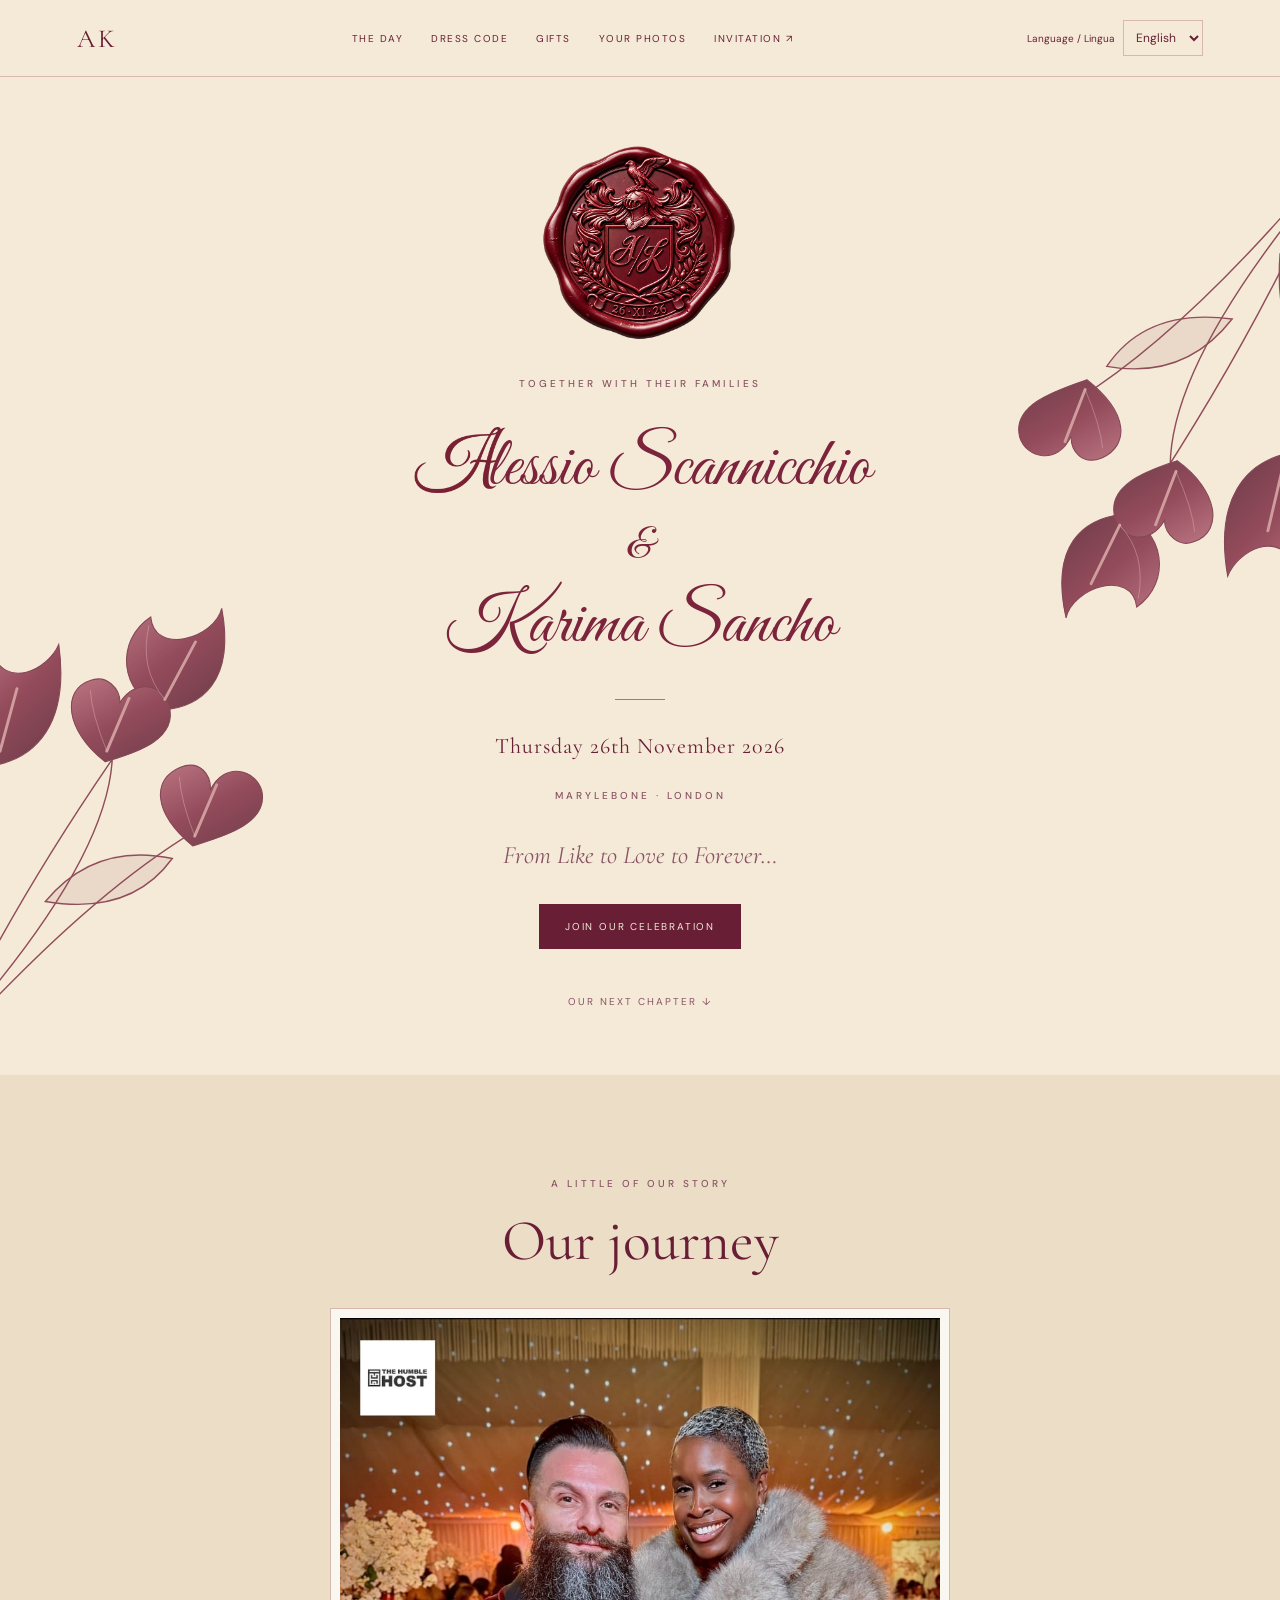
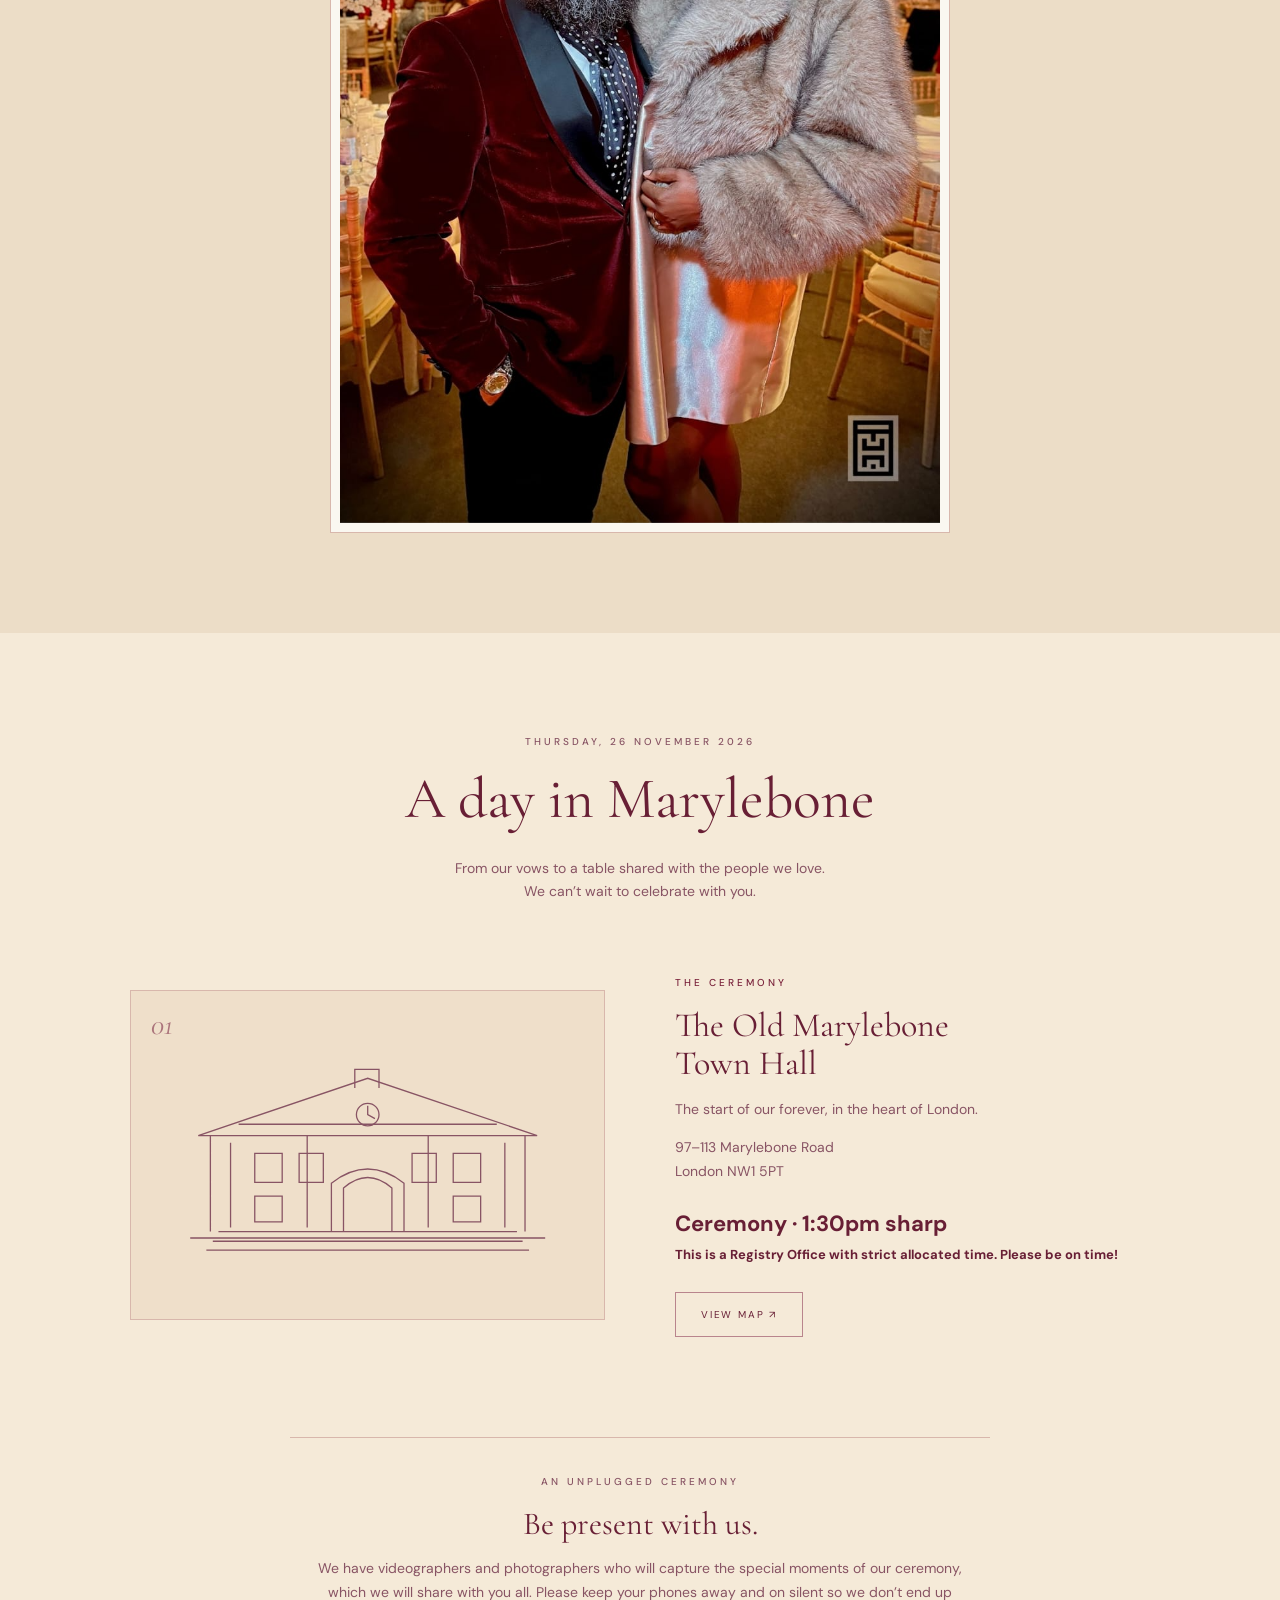
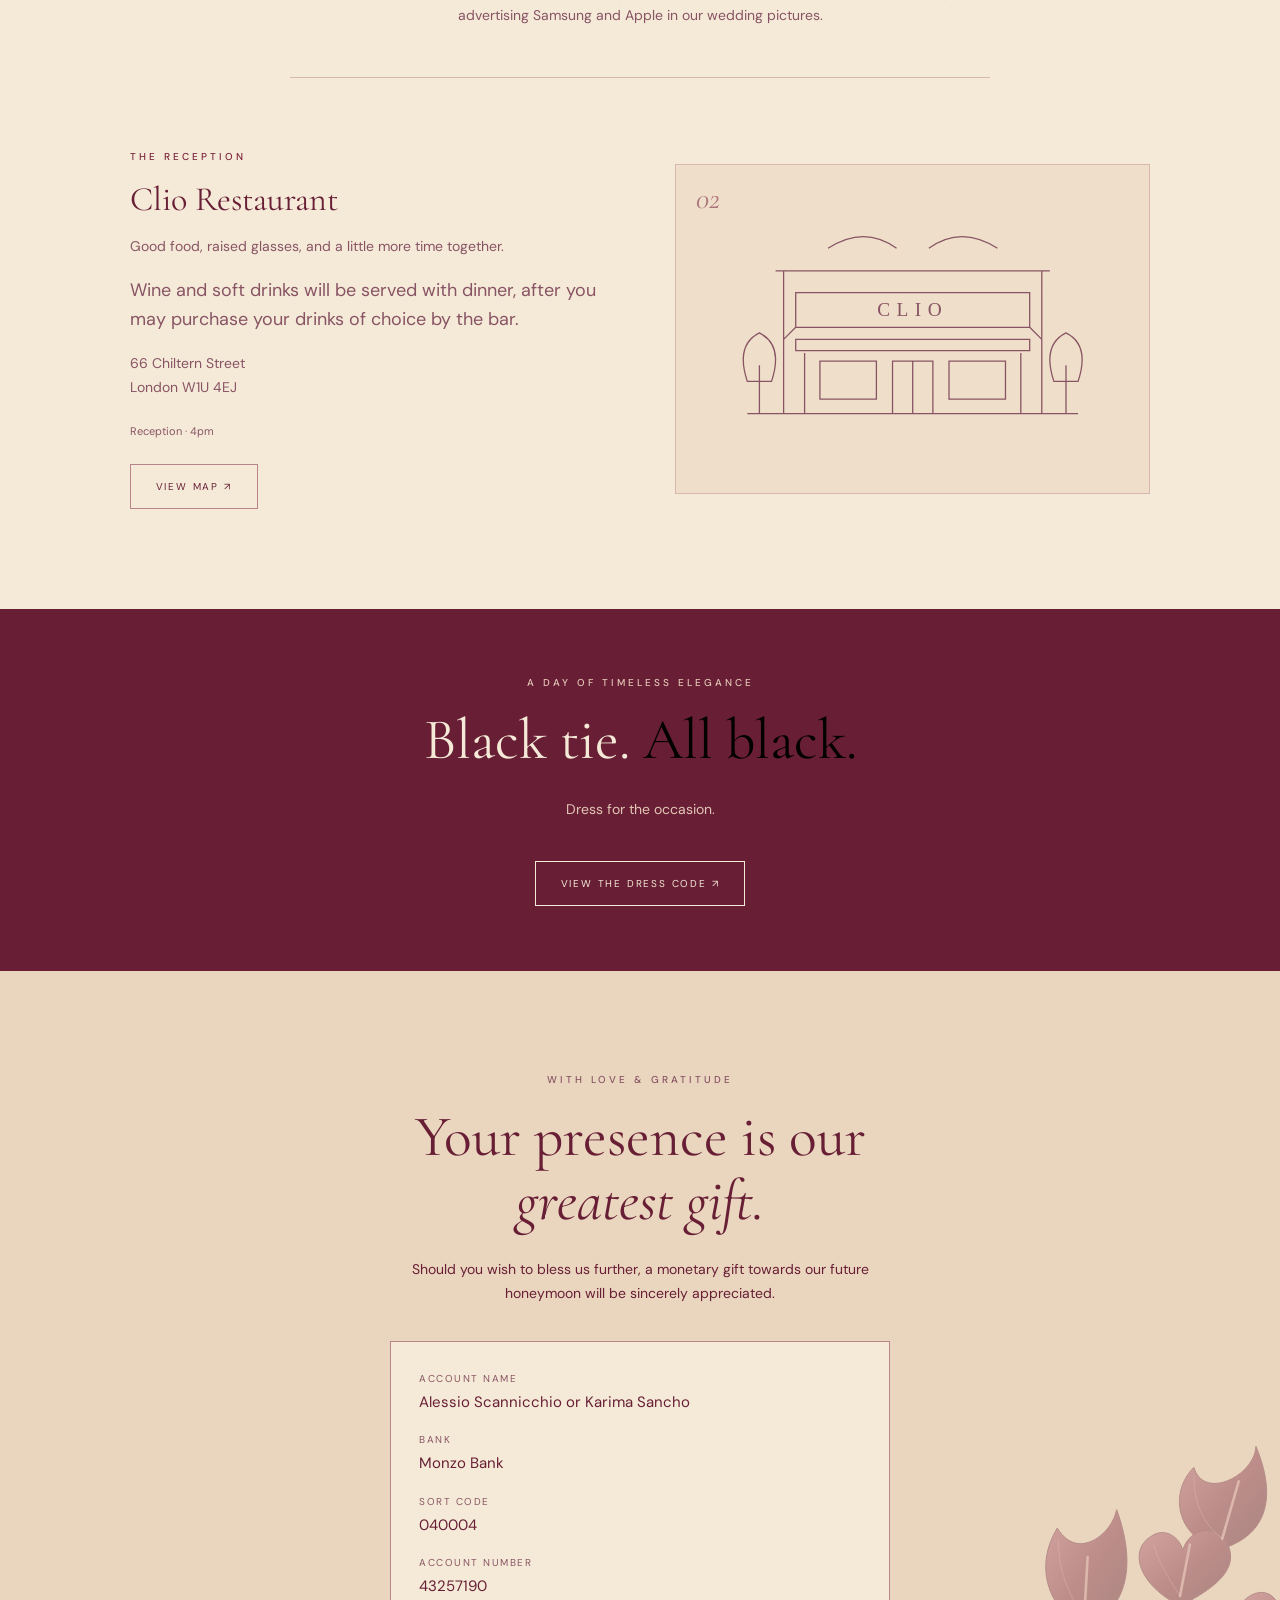
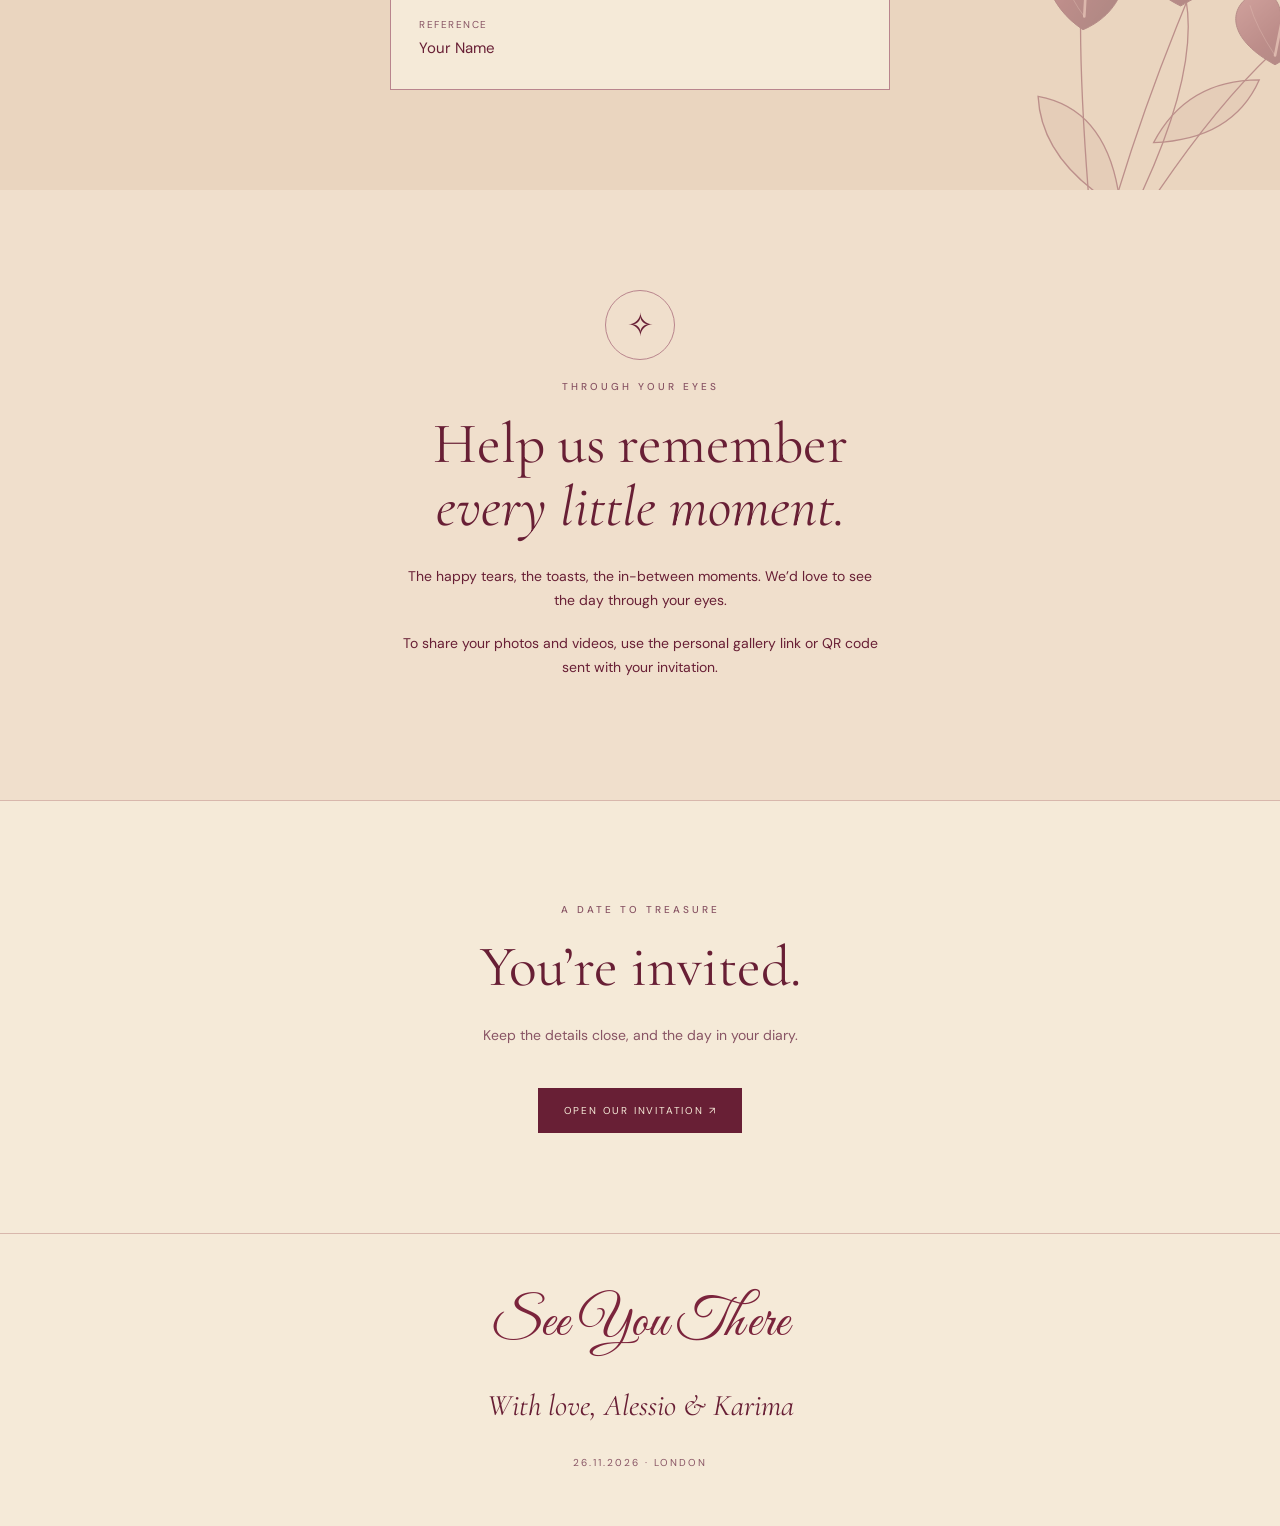
==== commit 889dc1fc: "Add reception drinks information" ====
--- a/index.html
+++ b/index.html
@@ -2,7 +2,7 @@
 <nav aria-label="Main navigation"><a class="monogram" href="#home" aria-label="Alessio &amp; Karima home">AK</a><div class="links"><a href="#celebration">The day</a><a href="dress-code.html">Dress code</a><a href="#gifts">Gifts</a><a href="#photos">Your photos</a><a href="invitation.html">Invitation ↗</a></div><div class="site-language-controls"><label for="site-language">Language / Lingua</label><select id="site-language" aria-label="Language / Lingua"><option value="en">English</option><option value="it">Italiano</option></select></div></nav>
 <main><header class="hero" id="home"><div class="hero-content"><div class="family-crest"><img src="wax-seal-calligraphy.png" alt="Burgundy wax seal with A/K initials and a heraldic shield"></div><div class="eyebrow">Together with their families</div><h1><span class="name"><img class="reference-capital" src="capital-a-reference.png" alt="A">lessio <span class="surname">Scannicchio</span></span><span class="ampersand">&amp;</span><span class="name">Karima <span class="surname">Sancho</span></span></h1><div class="rule"></div><p class="date">Thursday 26th November 2026</p><p class="eyebrow">Marylebone · London</p><p class="intro journey-line">From Like to Love to Forever…</p><a class="button" href="#celebration">Join our celebration</a><a class="scroll" href="#moments">OUR NEXT CHAPTER ↓</a></div></header>
 <section class="moments center" id="moments"><div class="eyebrow">A little of our story</div><h2>Our journey</h2><div class="journey-photos journey-single"><figure class="journey-photo"><svg style="filter:none" viewBox="0 0 940 1261" role="img" aria-label="Alessio and Karima together, memory 1"><image href="journey-portrait.png" width="940" height="1261"/></svg></figure></div></section>
-<section class="venues" id="celebration"><div class="center"><div class="eyebrow">Thursday, 26 November 2026</div><h2>A day in Marylebone</h2><p class="section-intro">From our vows to a table shared with the people we love.<br>We can’t wait to celebrate with you.</p></div><article class="venue"><div class="venue-illustration"><span class="venue-number">01</span><svg viewBox="0 0 500 270" fill="none" stroke="#885464" stroke-width="1.6" aria-hidden="true"><path d="M30 238H470M55 230V111H445V230M40 111L250 40L460 111ZM80 225V120M420 225V120M90 97H410M205 230V170Q250 135 295 170V230M220 230V176Q250 150 280 176V230M110 133H144V169H110ZM165 133H195V169H165ZM305 133H335V169H305ZM356 133H390V169H356ZM110 186H144V218H110ZM356 186H390V218H356ZM175 112V225M325 112V225M65 230H435M58 242H442M50 253H450"/><circle cx="250" cy="85" r="14"/><path d="M250 74V85L259 90M234 52V29H264V52"/></svg></div><div class="venue-copy"><div class="eyebrow">The ceremony</div><h3>The Old Marylebone<br>Town Hall</h3><p>The start of our forever, in the heart of London.</p><address>97–113 Marylebone Road<br>London NW1 5PT</address><div class="ceremony-notice-bold"><strong>Ceremony · 1:30pm sharp</strong><br><strong>This is a Registry Office with strict allocated time. Please be on time!</strong></div><a class="button light" href="https://www.google.com/maps/search/?api=1&amp;query=Old+Marylebone+Town+Hall+97-113+Marylebone+Rd+London+NW1+5PT" target="_blank" rel="noopener">View map ↗</a></div></article><aside class="ceremony-notice"><div class="eyebrow">An unplugged ceremony</div><h3>Be present with us.</h3><p>We have videographers and photographers who will capture the special moments of our ceremony, which we will share with you all. Please keep your phones away and on silent so we don’t end up advertising Samsung and Apple in our wedding pictures.</p></aside><article class="venue reverse"><div class="venue-copy"><div class="eyebrow">The reception</div><h3>Clio Restaurant</h3><p>Good food, raised glasses, and a little more time together.</p><address>66 Chiltern Street<br>London W1U 4EJ</address><span class="venue-note">Reception · 4pm</span><a class="button light" href="https://www.google.com/maps/search/?api=1&amp;query=Clio+Restaurant+66+Chiltern+St+London+W1U+4EJ" target="_blank" rel="noopener">View map ↗</a></div><div class="venue-illustration"><span class="venue-number">02</span><svg viewBox="0 0 500 270" fill="none" stroke="#885464" stroke-width="1.6" aria-hidden="true"><path d="M45 240H455M90 240V63H410V240M80 63H420M105 90H395V133H105ZM105 148H395V162H105ZM116 165V240M384 165V240M225 240V175H275V240M135 175H205V222H135ZM295 175H365V222H295ZM105 133L90 148M395 133L410 148M250 175V240"/><text x="250" y="119" text-anchor="middle" font-family="Georgia,serif" font-size="24" letter-spacing="8" fill="#885464" stroke="none">CLIO</text><path d="M60 240V180M440 240V180M45 200Q30 155 60 140Q90 155 75 200ZM425 200Q410 155 440 140Q470 155 455 200ZM145 35Q190 6 230 35M270 35Q310 6 355 35"/></svg></div></article></section><section class="dress-teaser center"><div class="eyebrow">A day of timeless elegance</div><h2>Black tie. <span class="all-black">All black.</span></h2><p class="section-intro">Dress for the occasion.</p><a class="button" href="dress-code.html">View the dress code ↗</a></section>
+<section class="venues" id="celebration"><div class="center"><div class="eyebrow">Thursday, 26 November 2026</div><h2>A day in Marylebone</h2><p class="section-intro">From our vows to a table shared with the people we love.<br>We can’t wait to celebrate with you.</p></div><article class="venue"><div class="venue-illustration"><span class="venue-number">01</span><svg viewBox="0 0 500 270" fill="none" stroke="#885464" stroke-width="1.6" aria-hidden="true"><path d="M30 238H470M55 230V111H445V230M40 111L250 40L460 111ZM80 225V120M420 225V120M90 97H410M205 230V170Q250 135 295 170V230M220 230V176Q250 150 280 176V230M110 133H144V169H110ZM165 133H195V169H165ZM305 133H335V169H305ZM356 133H390V169H356ZM110 186H144V218H110ZM356 186H390V218H356ZM175 112V225M325 112V225M65 230H435M58 242H442M50 253H450"/><circle cx="250" cy="85" r="14"/><path d="M250 74V85L259 90M234 52V29H264V52"/></svg></div><div class="venue-copy"><div class="eyebrow">The ceremony</div><h3>The Old Marylebone<br>Town Hall</h3><p>The start of our forever, in the heart of London.</p><address>97–113 Marylebone Road<br>London NW1 5PT</address><div class="ceremony-notice-bold"><strong>Ceremony · 1:30pm sharp</strong><br><strong>This is a Registry Office with strict allocated time. Please be on time!</strong></div><a class="button light" href="https://www.google.com/maps/search/?api=1&amp;query=Old+Marylebone+Town+Hall+97-113+Marylebone+Rd+London+NW1+5PT" target="_blank" rel="noopener">View map ↗</a></div></article><aside class="ceremony-notice"><div class="eyebrow">An unplugged ceremony</div><h3>Be present with us.</h3><p>We have videographers and photographers who will capture the special moments of our ceremony, which we will share with you all. Please keep your phones away and on silent so we don’t end up advertising Samsung and Apple in our wedding pictures.</p></aside><article class="venue reverse"><div class="venue-copy"><div class="eyebrow">The reception</div><h3>Clio Restaurant</h3><p>Good food, raised glasses, and a little more time together.</p><p class="reception-drinks">Wine and soft drinks will be served with dinner, after you may purchase your drinks of choice by the bar.</p><address>66 Chiltern Street<br>London W1U 4EJ</address><span class="venue-note">Reception · 4pm</span><a class="button light" href="https://www.google.com/maps/search/?api=1&amp;query=Clio+Restaurant+66+Chiltern+St+London+W1U+4EJ" target="_blank" rel="noopener">View map ↗</a></div><div class="venue-illustration"><span class="venue-number">02</span><svg viewBox="0 0 500 270" fill="none" stroke="#885464" stroke-width="1.6" aria-hidden="true"><path d="M45 240H455M90 240V63H410V240M80 63H420M105 90H395V133H105ZM105 148H395V162H105ZM116 165V240M384 165V240M225 240V175H275V240M135 175H205V222H135ZM295 175H365V222H295ZM105 133L90 148M395 133L410 148M250 175V240"/><text x="250" y="119" text-anchor="middle" font-family="Georgia,serif" font-size="24" letter-spacing="8" fill="#885464" stroke="none">CLIO</text><path d="M60 240V180M440 240V180M45 200Q30 155 60 140Q90 155 75 200ZM425 200Q410 155 440 140Q470 155 455 200ZM145 35Q190 6 230 35M270 35Q310 6 355 35"/></svg></div></article></section><section class="dress-teaser center"><div class="eyebrow">A day of timeless elegance</div><h2>Black tie. <span class="all-black">All black.</span></h2><p class="section-intro">Dress for the occasion.</p><a class="button" href="dress-code.html">View the dress code ↗</a></section>
 <section class="gifts center" id="gifts"><div class="eyebrow">With love &amp; gratitude</div><h2>Your presence is our<br><i>greatest gift.</i></h2><p>Should you wish to bless us further, a monetary gift towards our future honeymoon will be sincerely appreciated.</p><dl class="bank-details"><div><dt>Account name</dt><dd>Alessio Scannicchio or Karima Sancho</dd></div><div><dt>Bank</dt><dd>Monzo Bank</dd></div><div><dt>Sort code</dt><dd>040004</dd></div><div><dt>Account number</dt><dd>43257190</dd></div><div><dt>Reference</dt><dd>Your Name</dd></div></dl></section>
 <section class="photos center" id="photos"><div class="photo-frame" aria-hidden="true">✧</div><div class="eyebrow">Through your eyes</div><h2>Help us remember<br><i>every little moment.</i></h2><p>The happy tears, the toasts, the in-between moments. We’d love to see the day through your eyes.</p><p class="gallery-access">To share your photos and videos, use the personal gallery link or QR code sent with your invitation.</p></section>
 <section class="center invitation-section"><div class="eyebrow">A date to treasure</div><h2>You’re invited.</h2><p class="section-intro">Keep the details close, and the day in your diary.</p><a class="button" href="invitation.html">Open our invitation ↗</a></section></main><footer><p class="farewell">See You There</p><p class="signature">With love, Alessio &amp; Karima</p><p class="footer-date">26.11.2026 · LONDON</p></footer></body></html>
--- a/style.css
+++ b/style.css
@@ -31,3 +31,5 @@
 nav{gap:18px;flex-wrap:wrap}.site-language-controls{display:flex;align-items:center;justify-content:flex-end;gap:8px;position:relative;z-index:6}.site-language-controls label{font-size:10px;white-space:nowrap}.site-language-controls select{font:12px 'DM Sans',sans-serif;color:var(--ink);border:1px solid var(--line);background:var(--paper);padding:8px;max-width:110px}.invitation-language{max-width:650px;margin:0 auto 20px}.site-language-controls select:focus-visible{outline:2px solid var(--ink);outline-offset:3px}@media(max-width:700px){nav{padding:12px 5%;gap:12px}.links{order:3;flex-basis:100%;gap:12px;justify-content:center;flex-wrap:wrap}.links a{font-size:9px;letter-spacing:1px}.site-language-controls{margin-left:auto}.site-language-controls label{font-size:9px}html{scroll-padding-top:130px}.date{letter-spacing:1.5px}}@media print{.site-language-controls{display:none!important}}
 
 .journey-photos.journey-single{grid-template-columns:1fr;max-width:620px}
+
+.venue-copy .reception-drinks{font-size:1.125rem;line-height:1.6}
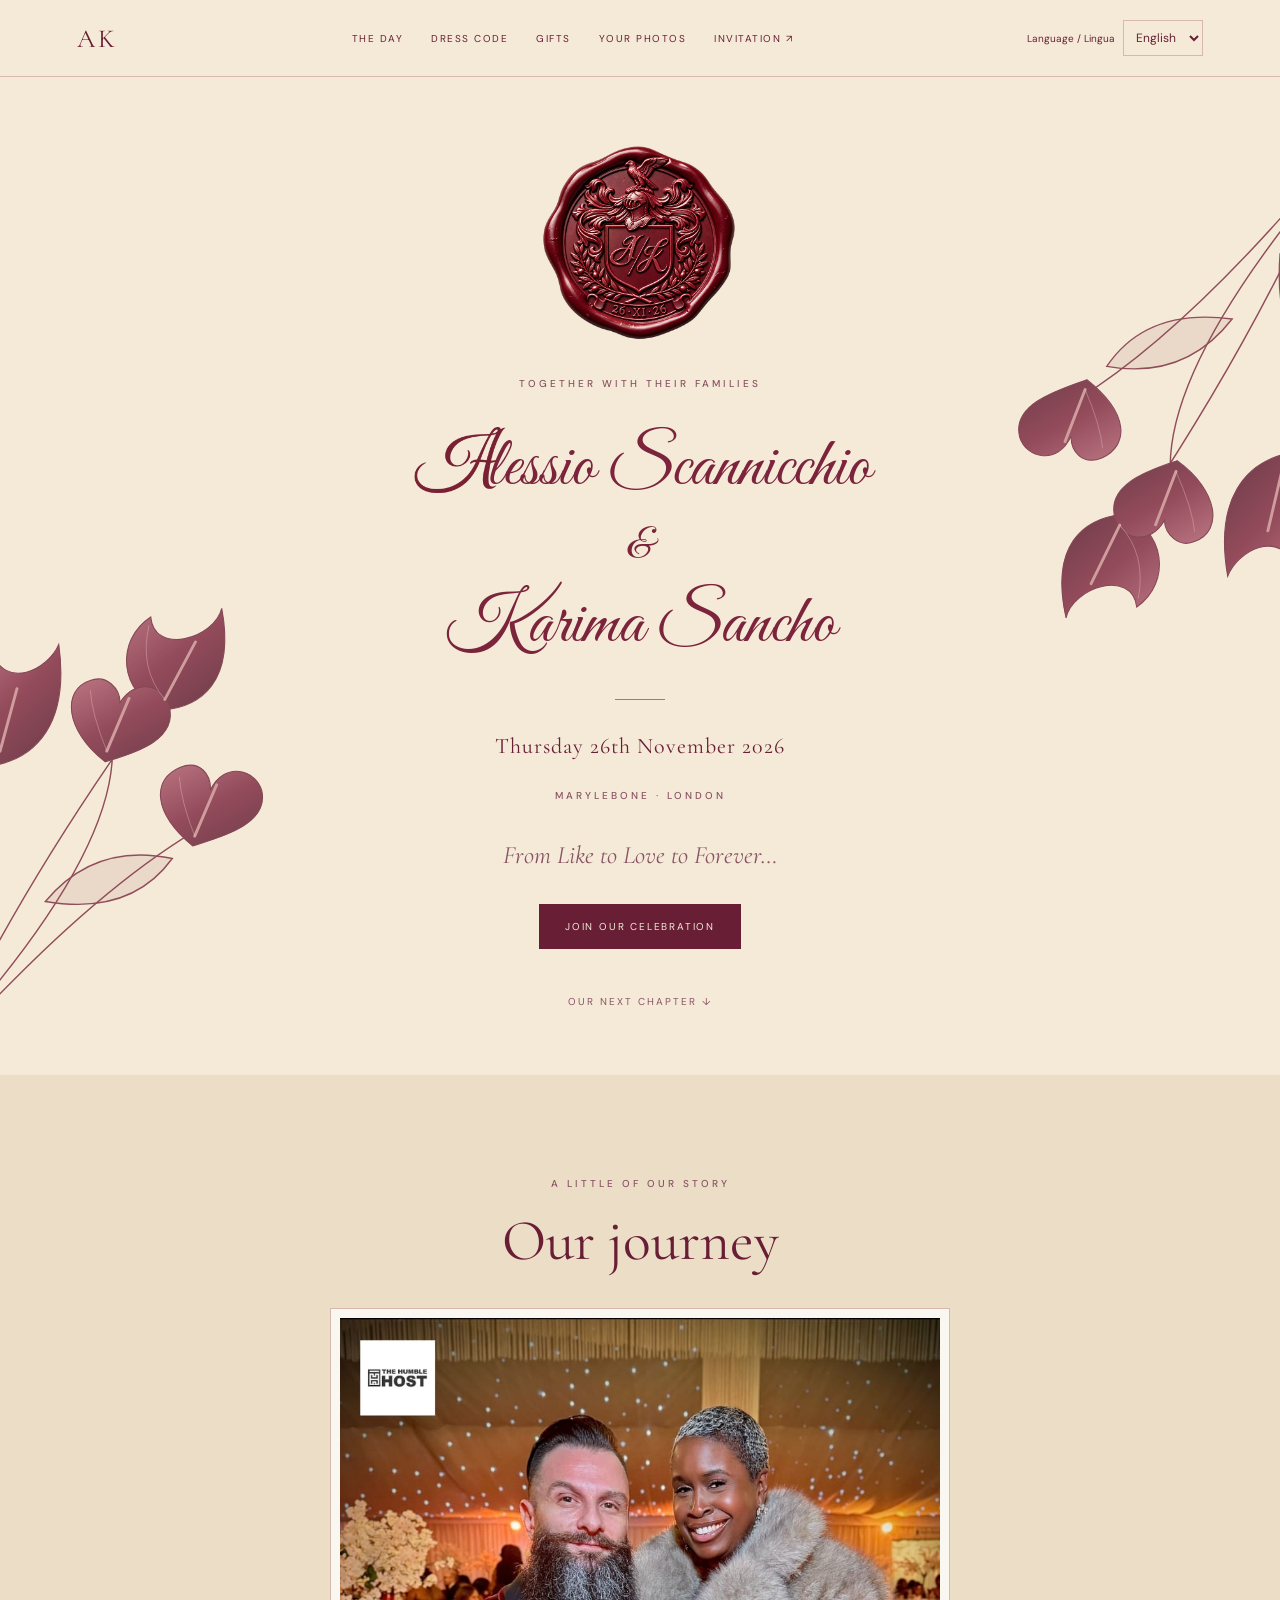
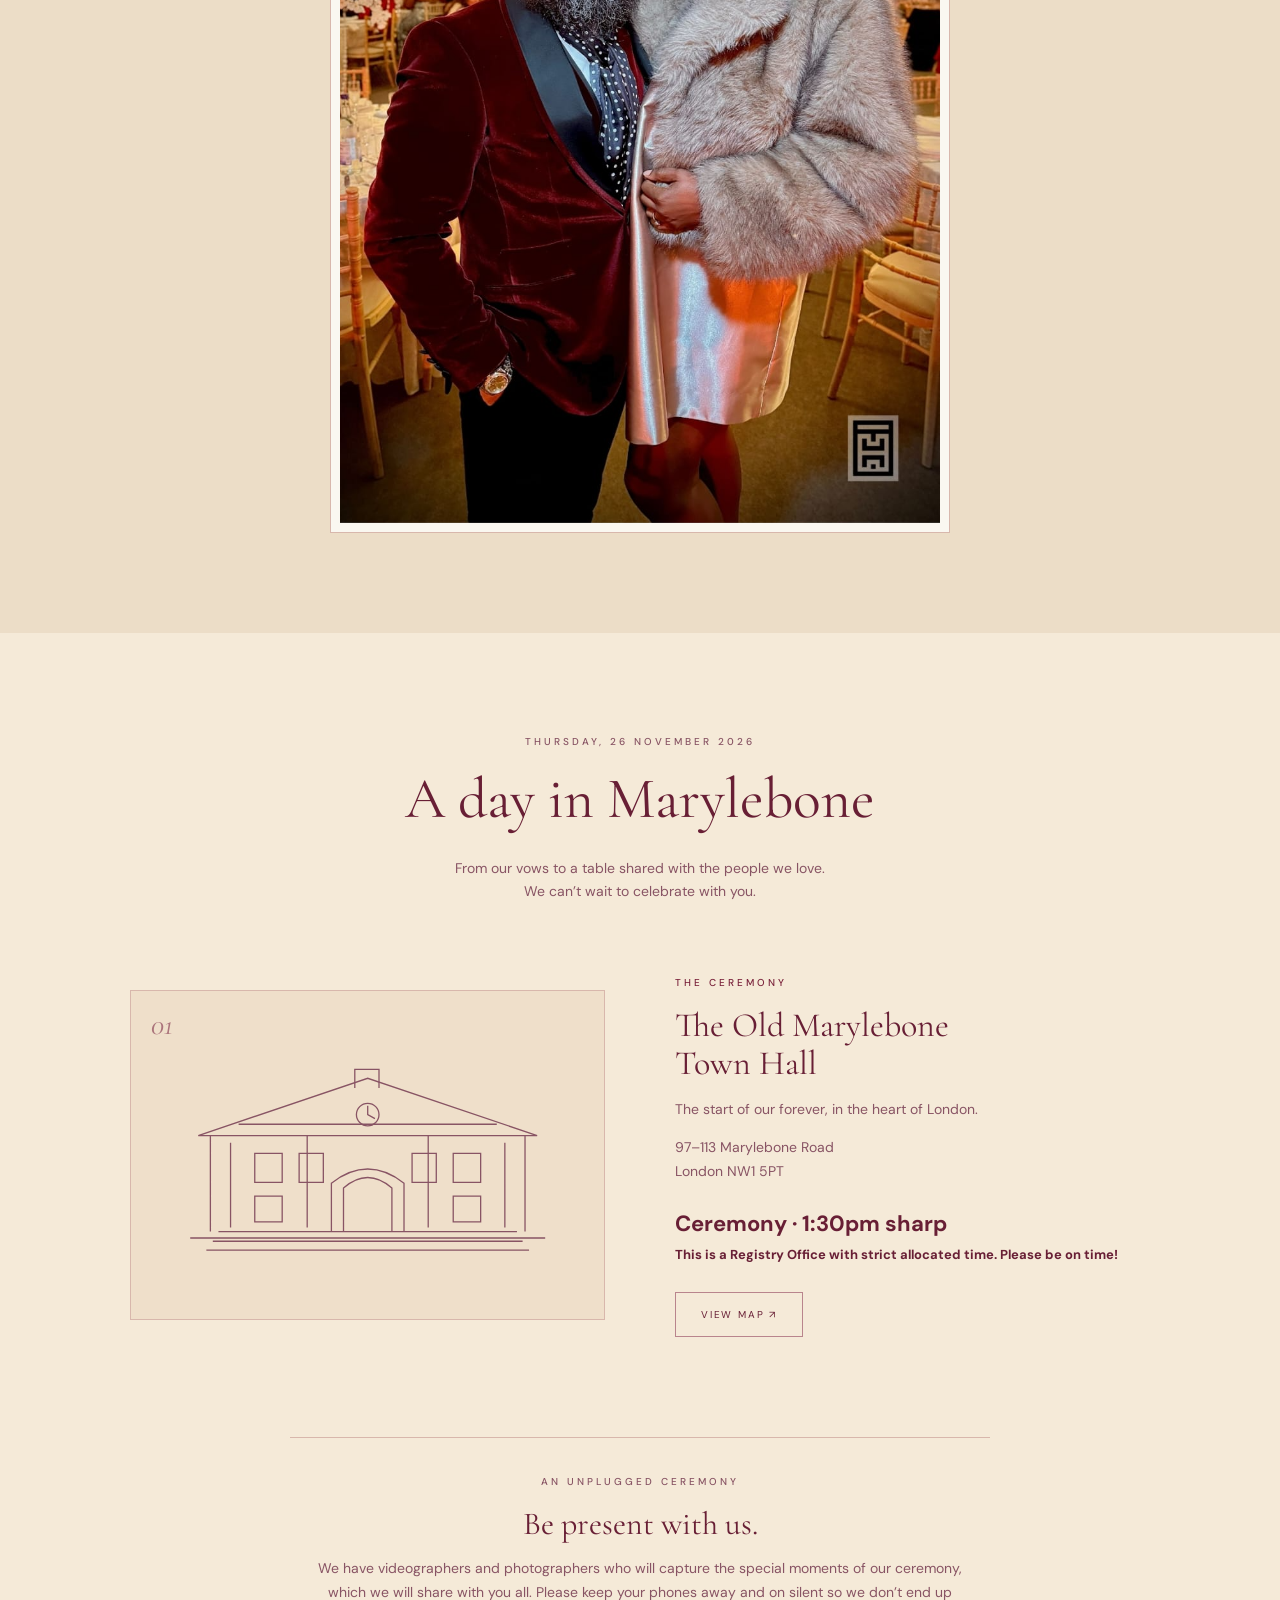
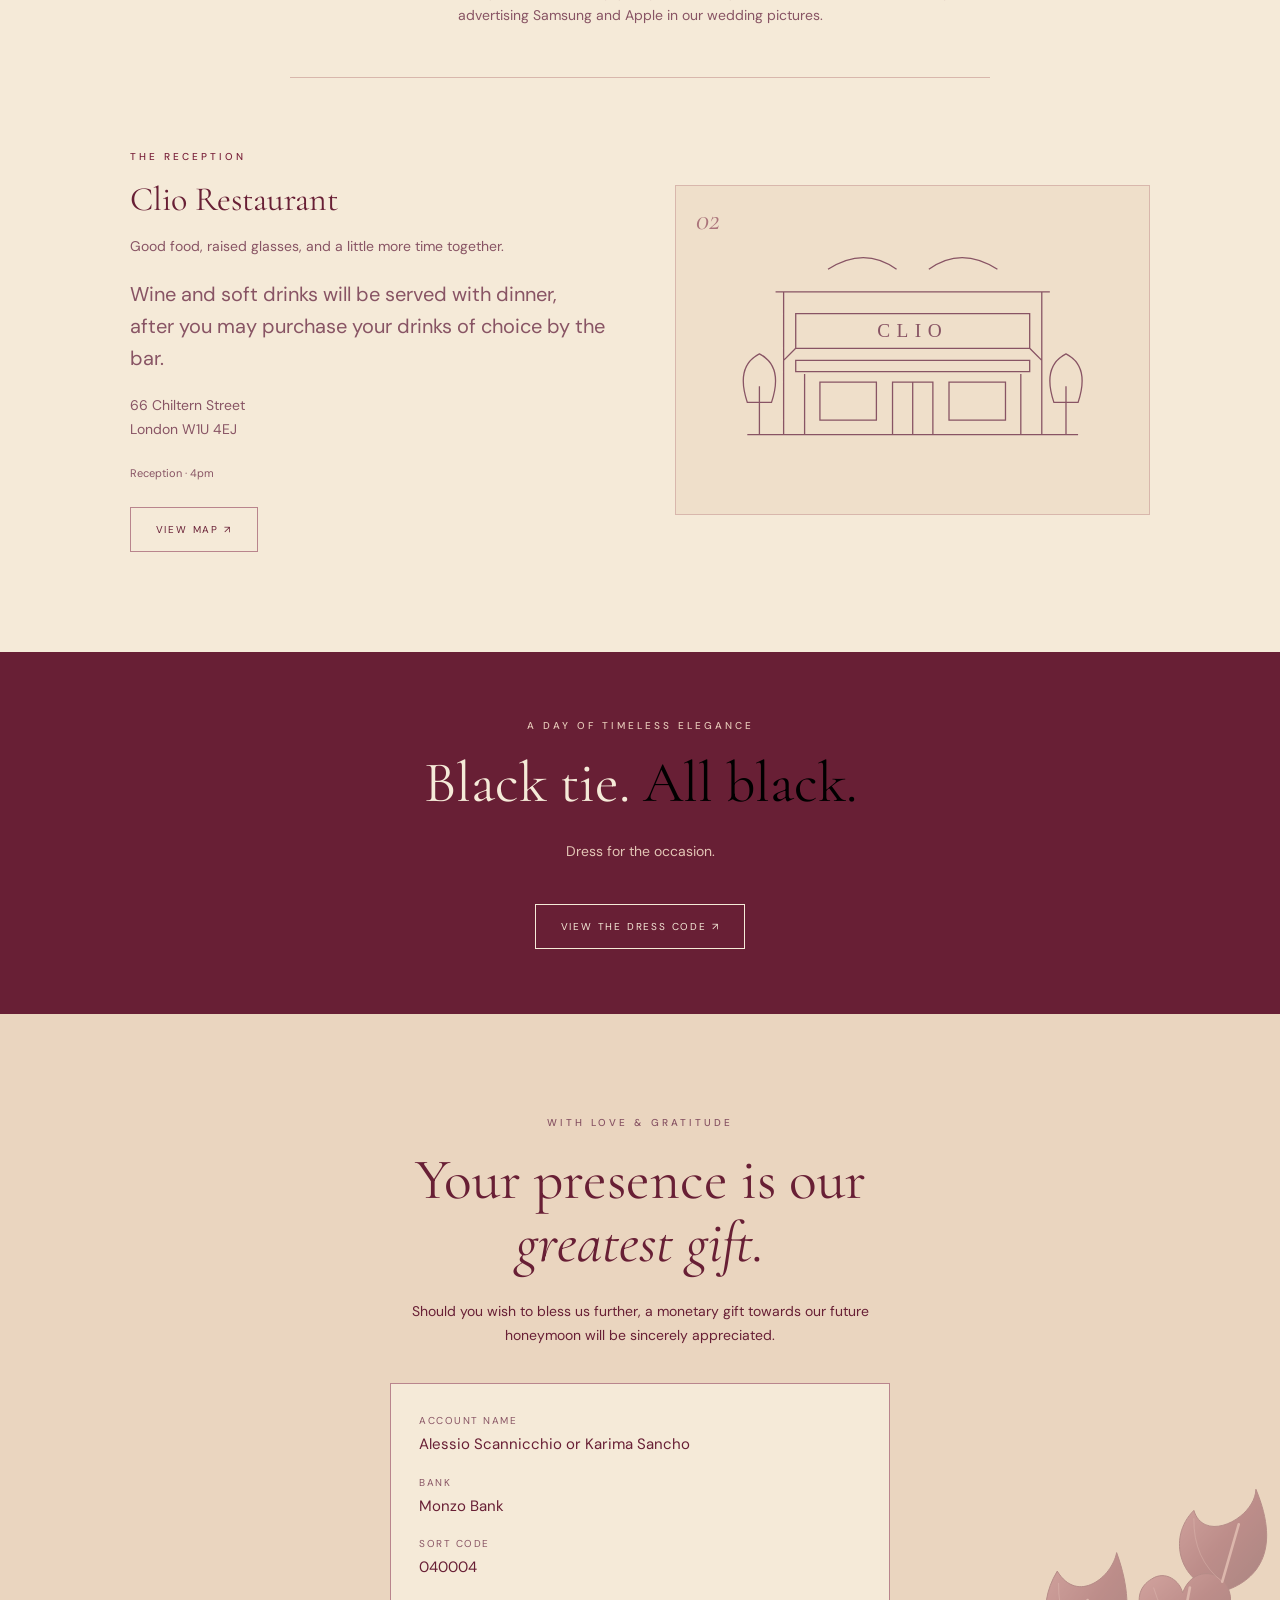
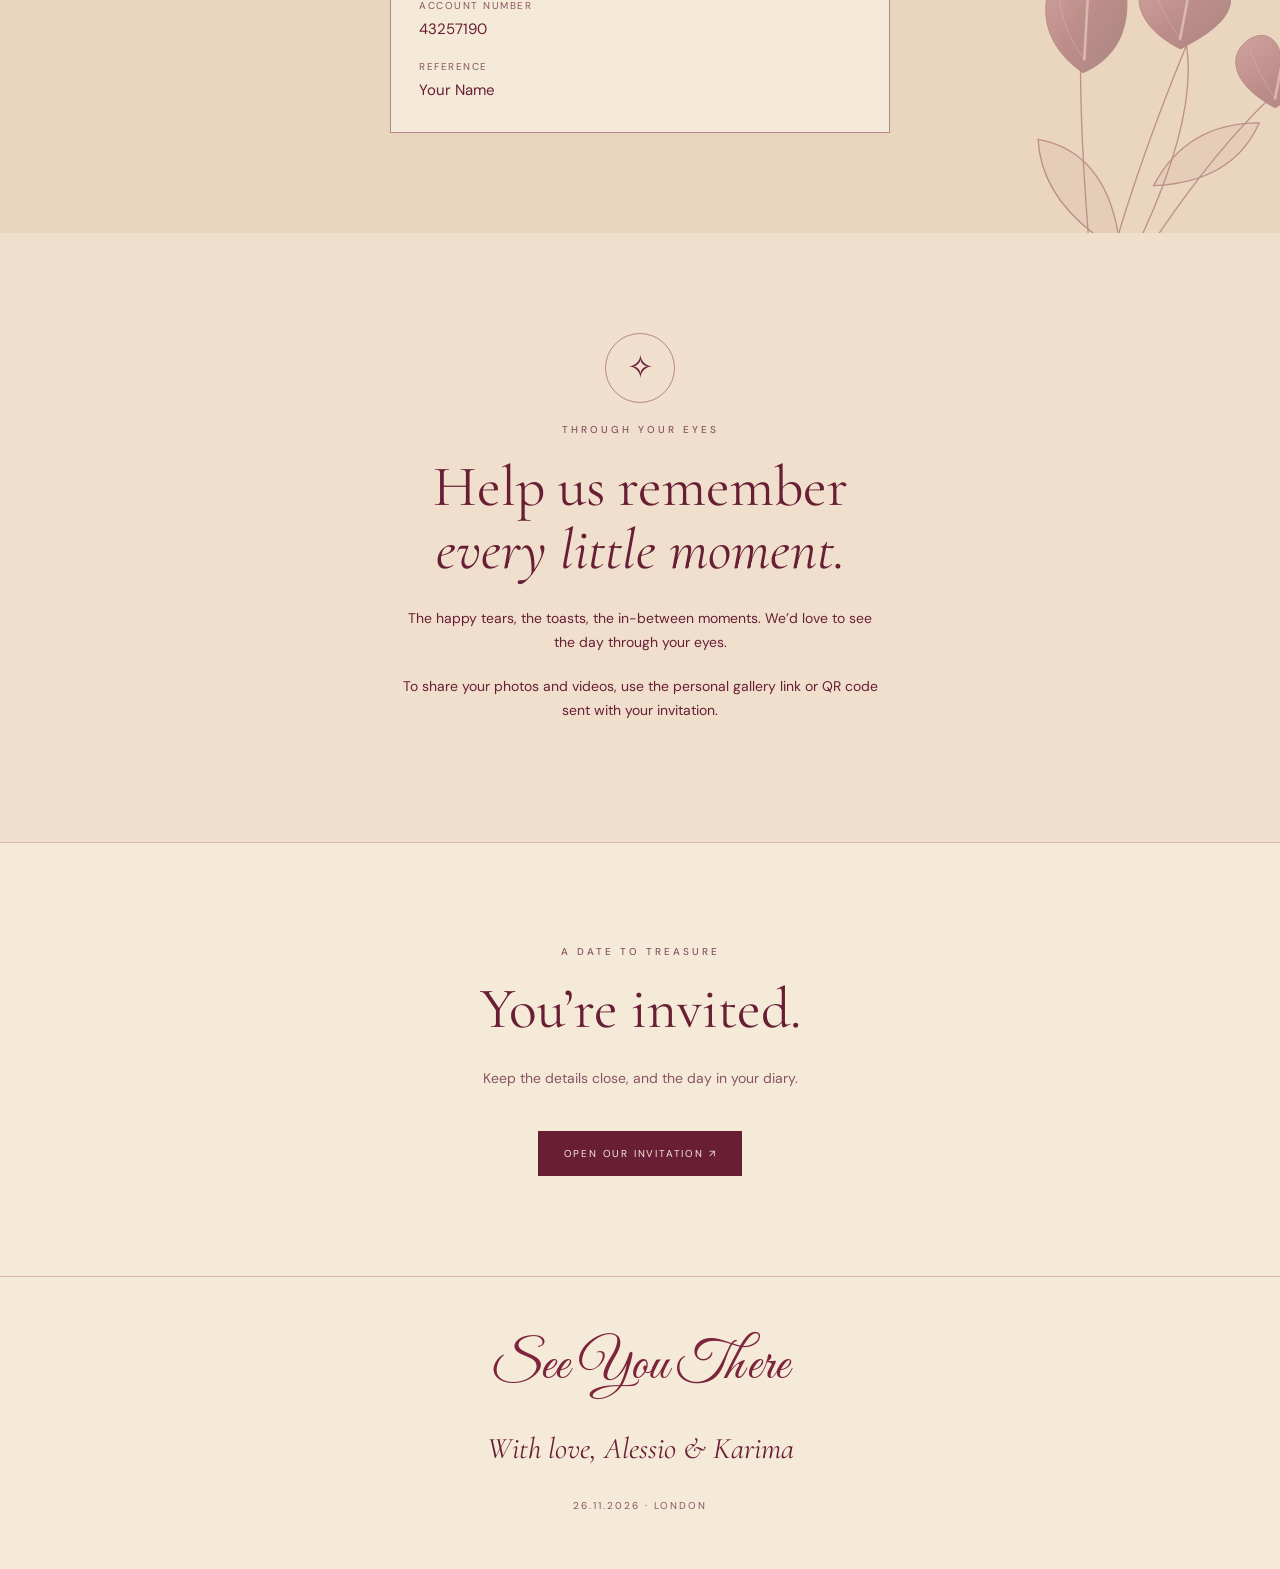
==== commit 66403f80: "Increase reception drinks note size" ====
--- a/index.html
+++ b/index.html
@@ -1,8 +1,8 @@
-<!doctype html><html lang="en"><head><meta charset="utf-8"><meta name="viewport" content="width=device-width,initial-scale=1"><meta name="theme-color" content="#faf7f0"><meta name="description" content="Celebrate the wedding of Alessio &amp; Karima on 26 November 2026 in Marylebone, London."><title>Alessio &amp; Karima | 26 November 2026</title><link rel="stylesheet" href="style.css?v=portrait-20261031"><script src="site-language.js" defer></script></head><body>
+<!doctype html><html lang="en"><head><meta charset="utf-8"><meta name="viewport" content="width=device-width,initial-scale=1"><meta name="theme-color" content="#faf7f0"><meta name="description" content="Celebrate the wedding of Alessio &amp; Karima on 26 November 2026 in Marylebone, London."><title>Alessio &amp; Karima | 26 November 2026</title><link rel="stylesheet" href="style.css?v=portrait-20261031"><script src="site-language.js?v=reception-drinks" defer></script></head><body>
 <nav aria-label="Main navigation"><a class="monogram" href="#home" aria-label="Alessio &amp; Karima home">AK</a><div class="links"><a href="#celebration">The day</a><a href="dress-code.html">Dress code</a><a href="#gifts">Gifts</a><a href="#photos">Your photos</a><a href="invitation.html">Invitation ↗</a></div><div class="site-language-controls"><label for="site-language">Language / Lingua</label><select id="site-language" aria-label="Language / Lingua"><option value="en">English</option><option value="it">Italiano</option></select></div></nav>
 <main><header class="hero" id="home"><div class="hero-content"><div class="family-crest"><img src="wax-seal-calligraphy.png" alt="Burgundy wax seal with A/K initials and a heraldic shield"></div><div class="eyebrow">Together with their families</div><h1><span class="name"><img class="reference-capital" src="capital-a-reference.png" alt="A">lessio <span class="surname">Scannicchio</span></span><span class="ampersand">&amp;</span><span class="name">Karima <span class="surname">Sancho</span></span></h1><div class="rule"></div><p class="date">Thursday 26th November 2026</p><p class="eyebrow">Marylebone · London</p><p class="intro journey-line">From Like to Love to Forever…</p><a class="button" href="#celebration">Join our celebration</a><a class="scroll" href="#moments">OUR NEXT CHAPTER ↓</a></div></header>
 <section class="moments center" id="moments"><div class="eyebrow">A little of our story</div><h2>Our journey</h2><div class="journey-photos journey-single"><figure class="journey-photo"><svg style="filter:none" viewBox="0 0 940 1261" role="img" aria-label="Alessio and Karima together, memory 1"><image href="journey-portrait.png" width="940" height="1261"/></svg></figure></div></section>
-<section class="venues" id="celebration"><div class="center"><div class="eyebrow">Thursday, 26 November 2026</div><h2>A day in Marylebone</h2><p class="section-intro">From our vows to a table shared with the people we love.<br>We can’t wait to celebrate with you.</p></div><article class="venue"><div class="venue-illustration"><span class="venue-number">01</span><svg viewBox="0 0 500 270" fill="none" stroke="#885464" stroke-width="1.6" aria-hidden="true"><path d="M30 238H470M55 230V111H445V230M40 111L250 40L460 111ZM80 225V120M420 225V120M90 97H410M205 230V170Q250 135 295 170V230M220 230V176Q250 150 280 176V230M110 133H144V169H110ZM165 133H195V169H165ZM305 133H335V169H305ZM356 133H390V169H356ZM110 186H144V218H110ZM356 186H390V218H356ZM175 112V225M325 112V225M65 230H435M58 242H442M50 253H450"/><circle cx="250" cy="85" r="14"/><path d="M250 74V85L259 90M234 52V29H264V52"/></svg></div><div class="venue-copy"><div class="eyebrow">The ceremony</div><h3>The Old Marylebone<br>Town Hall</h3><p>The start of our forever, in the heart of London.</p><address>97–113 Marylebone Road<br>London NW1 5PT</address><div class="ceremony-notice-bold"><strong>Ceremony · 1:30pm sharp</strong><br><strong>This is a Registry Office with strict allocated time. Please be on time!</strong></div><a class="button light" href="https://www.google.com/maps/search/?api=1&amp;query=Old+Marylebone+Town+Hall+97-113+Marylebone+Rd+London+NW1+5PT" target="_blank" rel="noopener">View map ↗</a></div></article><aside class="ceremony-notice"><div class="eyebrow">An unplugged ceremony</div><h3>Be present with us.</h3><p>We have videographers and photographers who will capture the special moments of our ceremony, which we will share with you all. Please keep your phones away and on silent so we don’t end up advertising Samsung and Apple in our wedding pictures.</p></aside><article class="venue reverse"><div class="venue-copy"><div class="eyebrow">The reception</div><h3>Clio Restaurant</h3><p>Good food, raised glasses, and a little more time together.</p><p class="reception-drinks">Wine and soft drinks will be served with dinner, after you may purchase your drinks of choice by the bar.</p><address>66 Chiltern Street<br>London W1U 4EJ</address><span class="venue-note">Reception · 4pm</span><a class="button light" href="https://www.google.com/maps/search/?api=1&amp;query=Clio+Restaurant+66+Chiltern+St+London+W1U+4EJ" target="_blank" rel="noopener">View map ↗</a></div><div class="venue-illustration"><span class="venue-number">02</span><svg viewBox="0 0 500 270" fill="none" stroke="#885464" stroke-width="1.6" aria-hidden="true"><path d="M45 240H455M90 240V63H410V240M80 63H420M105 90H395V133H105ZM105 148H395V162H105ZM116 165V240M384 165V240M225 240V175H275V240M135 175H205V222H135ZM295 175H365V222H295ZM105 133L90 148M395 133L410 148M250 175V240"/><text x="250" y="119" text-anchor="middle" font-family="Georgia,serif" font-size="24" letter-spacing="8" fill="#885464" stroke="none">CLIO</text><path d="M60 240V180M440 240V180M45 200Q30 155 60 140Q90 155 75 200ZM425 200Q410 155 440 140Q470 155 455 200ZM145 35Q190 6 230 35M270 35Q310 6 355 35"/></svg></div></article></section><section class="dress-teaser center"><div class="eyebrow">A day of timeless elegance</div><h2>Black tie. <span class="all-black">All black.</span></h2><p class="section-intro">Dress for the occasion.</p><a class="button" href="dress-code.html">View the dress code ↗</a></section>
+<section class="venues" id="celebration"><div class="center"><div class="eyebrow">Thursday, 26 November 2026</div><h2>A day in Marylebone</h2><p class="section-intro">From our vows to a table shared with the people we love.<br>We can’t wait to celebrate with you.</p></div><article class="venue"><div class="venue-illustration"><span class="venue-number">01</span><svg viewBox="0 0 500 270" fill="none" stroke="#885464" stroke-width="1.6" aria-hidden="true"><path d="M30 238H470M55 230V111H445V230M40 111L250 40L460 111ZM80 225V120M420 225V120M90 97H410M205 230V170Q250 135 295 170V230M220 230V176Q250 150 280 176V230M110 133H144V169H110ZM165 133H195V169H165ZM305 133H335V169H305ZM356 133H390V169H356ZM110 186H144V218H110ZM356 186H390V218H356ZM175 112V225M325 112V225M65 230H435M58 242H442M50 253H450"/><circle cx="250" cy="85" r="14"/><path d="M250 74V85L259 90M234 52V29H264V52"/></svg></div><div class="venue-copy"><div class="eyebrow">The ceremony</div><h3>The Old Marylebone<br>Town Hall</h3><p>The start of our forever, in the heart of London.</p><address>97–113 Marylebone Road<br>London NW1 5PT</address><div class="ceremony-notice-bold"><strong>Ceremony · 1:30pm sharp</strong><br><strong>This is a Registry Office with strict allocated time. Please be on time!</strong></div><a class="button light" href="https://www.google.com/maps/search/?api=1&amp;query=Old+Marylebone+Town+Hall+97-113+Marylebone+Rd+London+NW1+5PT" target="_blank" rel="noopener">View map ↗</a></div></article><aside class="ceremony-notice"><div class="eyebrow">An unplugged ceremony</div><h3>Be present with us.</h3><p>We have videographers and photographers who will capture the special moments of our ceremony, which we will share with you all. Please keep your phones away and on silent so we don’t end up advertising Samsung and Apple in our wedding pictures.</p></aside><article class="venue reverse"><div class="venue-copy"><div class="eyebrow">The reception</div><h3>Clio Restaurant</h3><p>Good food, raised glasses, and a little more time together.</p><p class="reception-drinks" style="font-size:1.25rem;line-height:1.6">Wine and soft drinks will be served with dinner, after you may purchase your drinks of choice by the bar.</p><address>66 Chiltern Street<br>London W1U 4EJ</address><span class="venue-note">Reception · 4pm</span><a class="button light" href="https://www.google.com/maps/search/?api=1&amp;query=Clio+Restaurant+66+Chiltern+St+London+W1U+4EJ" target="_blank" rel="noopener">View map ↗</a></div><div class="venue-illustration"><span class="venue-number">02</span><svg viewBox="0 0 500 270" fill="none" stroke="#885464" stroke-width="1.6" aria-hidden="true"><path d="M45 240H455M90 240V63H410V240M80 63H420M105 90H395V133H105ZM105 148H395V162H105ZM116 165V240M384 165V240M225 240V175H275V240M135 175H205V222H135ZM295 175H365V222H295ZM105 133L90 148M395 133L410 148M250 175V240"/><text x="250" y="119" text-anchor="middle" font-family="Georgia,serif" font-size="24" letter-spacing="8" fill="#885464" stroke="none">CLIO</text><path d="M60 240V180M440 240V180M45 200Q30 155 60 140Q90 155 75 200ZM425 200Q410 155 440 140Q470 155 455 200ZM145 35Q190 6 230 35M270 35Q310 6 355 35"/></svg></div></article></section><section class="dress-teaser center"><div class="eyebrow">A day of timeless elegance</div><h2>Black tie. <span class="all-black">All black.</span></h2><p class="section-intro">Dress for the occasion.</p><a class="button" href="dress-code.html">View the dress code ↗</a></section>
 <section class="gifts center" id="gifts"><div class="eyebrow">With love &amp; gratitude</div><h2>Your presence is our<br><i>greatest gift.</i></h2><p>Should you wish to bless us further, a monetary gift towards our future honeymoon will be sincerely appreciated.</p><dl class="bank-details"><div><dt>Account name</dt><dd>Alessio Scannicchio or Karima Sancho</dd></div><div><dt>Bank</dt><dd>Monzo Bank</dd></div><div><dt>Sort code</dt><dd>040004</dd></div><div><dt>Account number</dt><dd>43257190</dd></div><div><dt>Reference</dt><dd>Your Name</dd></div></dl></section>
 <section class="photos center" id="photos"><div class="photo-frame" aria-hidden="true">✧</div><div class="eyebrow">Through your eyes</div><h2>Help us remember<br><i>every little moment.</i></h2><p>The happy tears, the toasts, the in-between moments. We’d love to see the day through your eyes.</p><p class="gallery-access">To share your photos and videos, use the personal gallery link or QR code sent with your invitation.</p></section>
 <section class="center invitation-section"><div class="eyebrow">A date to treasure</div><h2>You’re invited.</h2><p class="section-intro">Keep the details close, and the day in your diary.</p><a class="button" href="invitation.html">Open our invitation ↗</a></section></main><footer><p class="farewell">See You There</p><p class="signature">With love, Alessio &amp; Karima</p><p class="footer-date">26.11.2026 · LONDON</p></footer></body></html>
